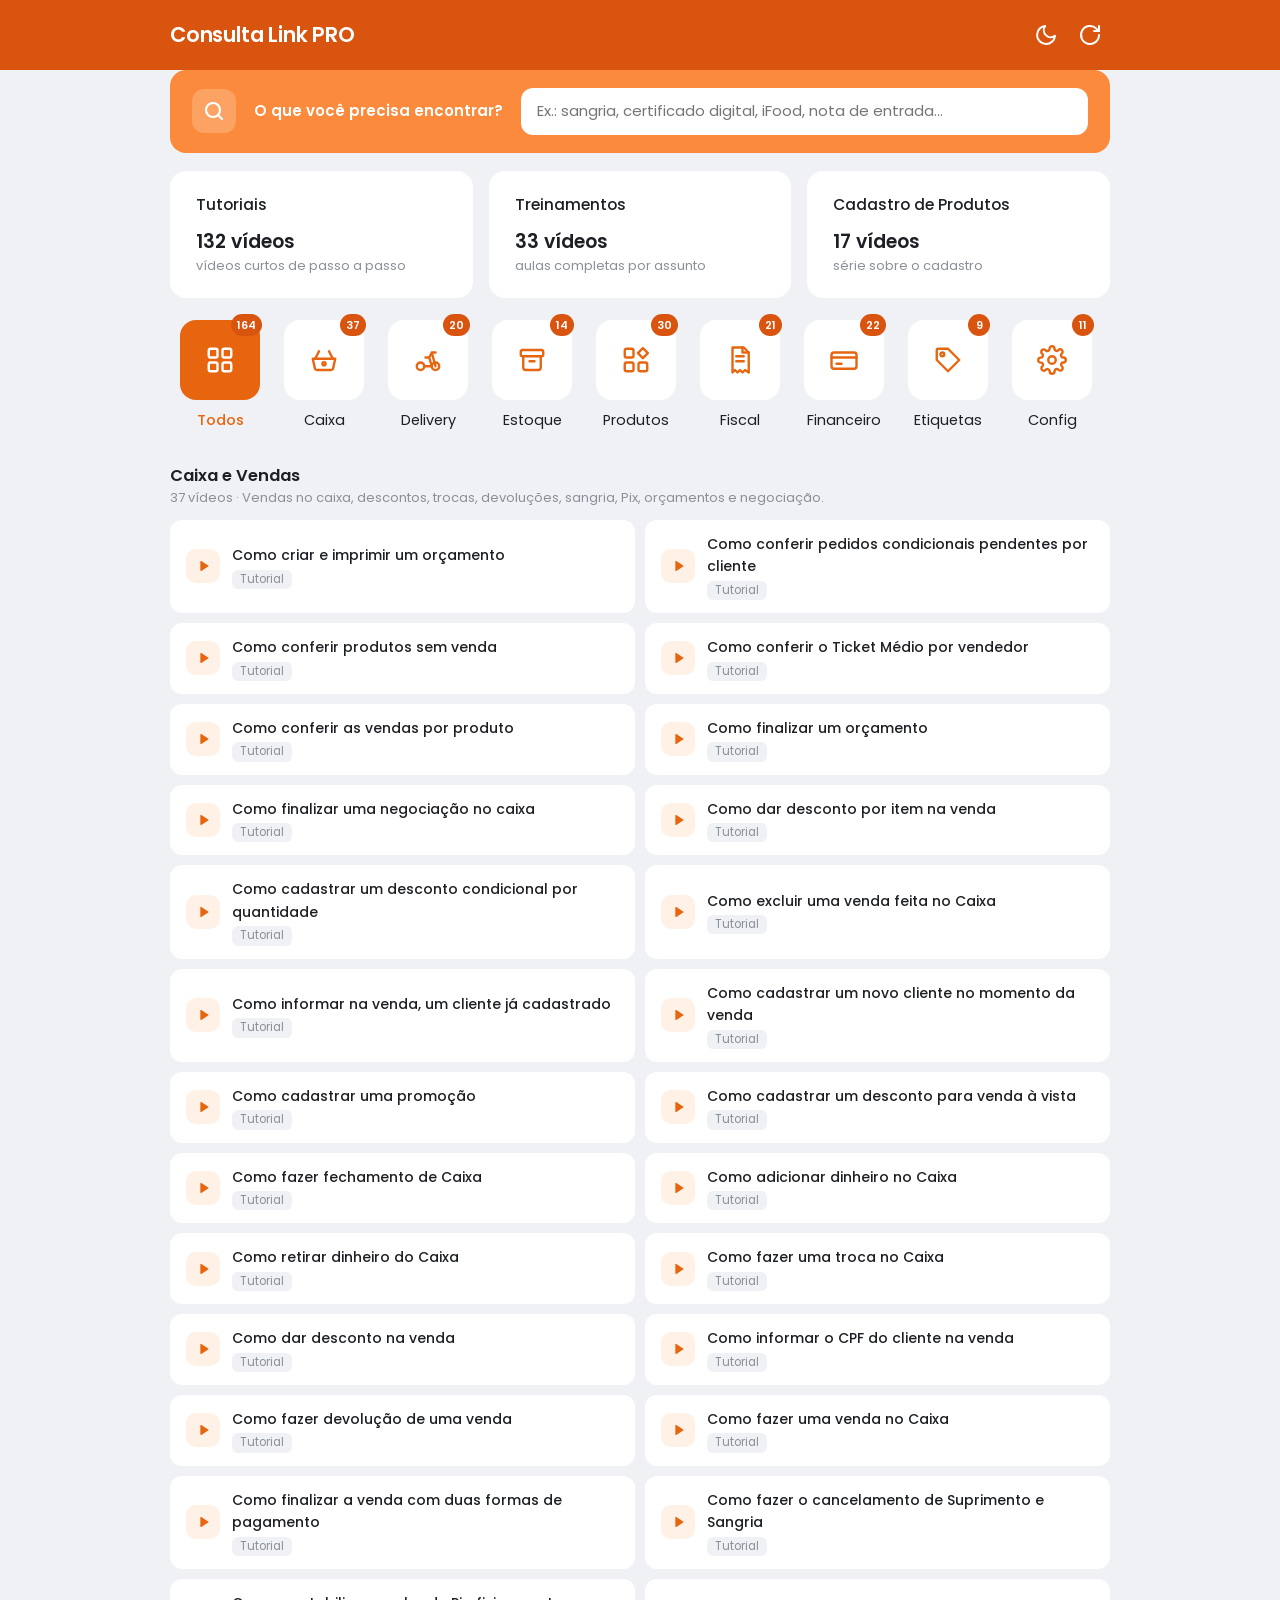
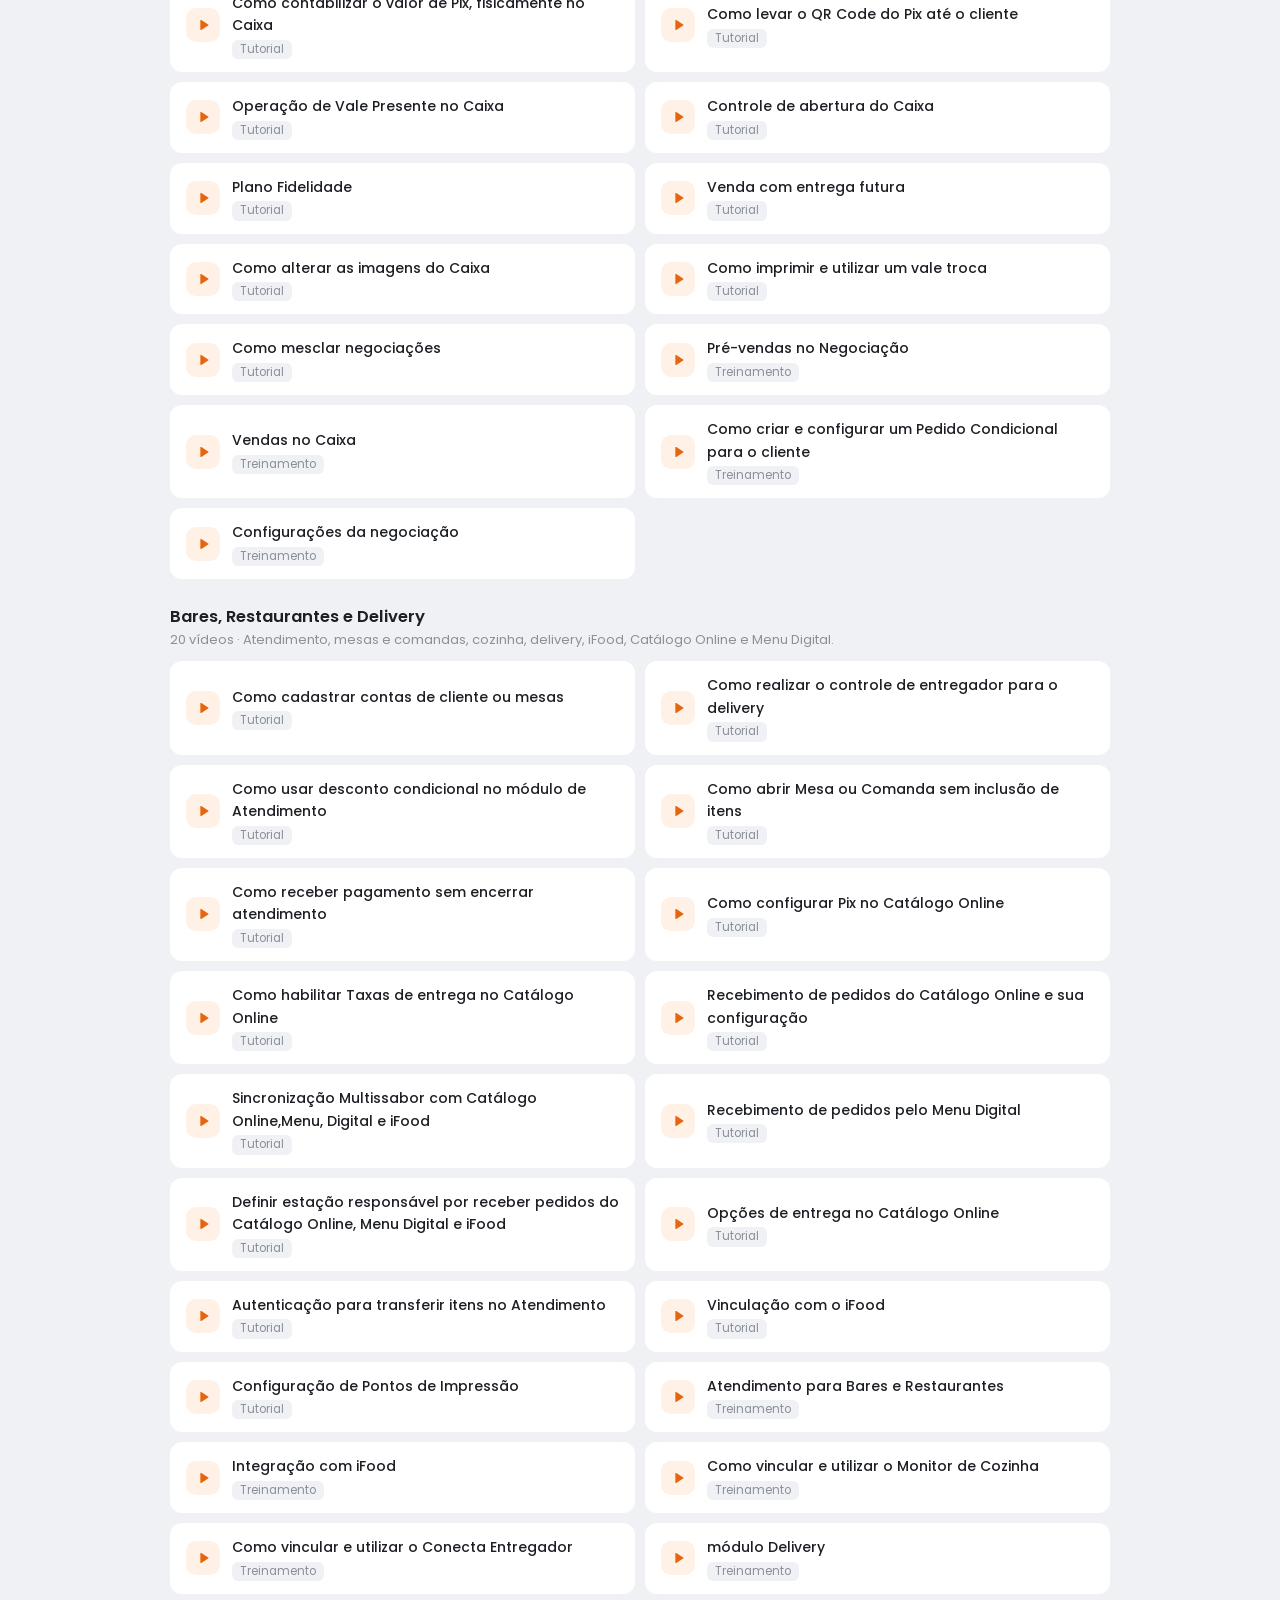
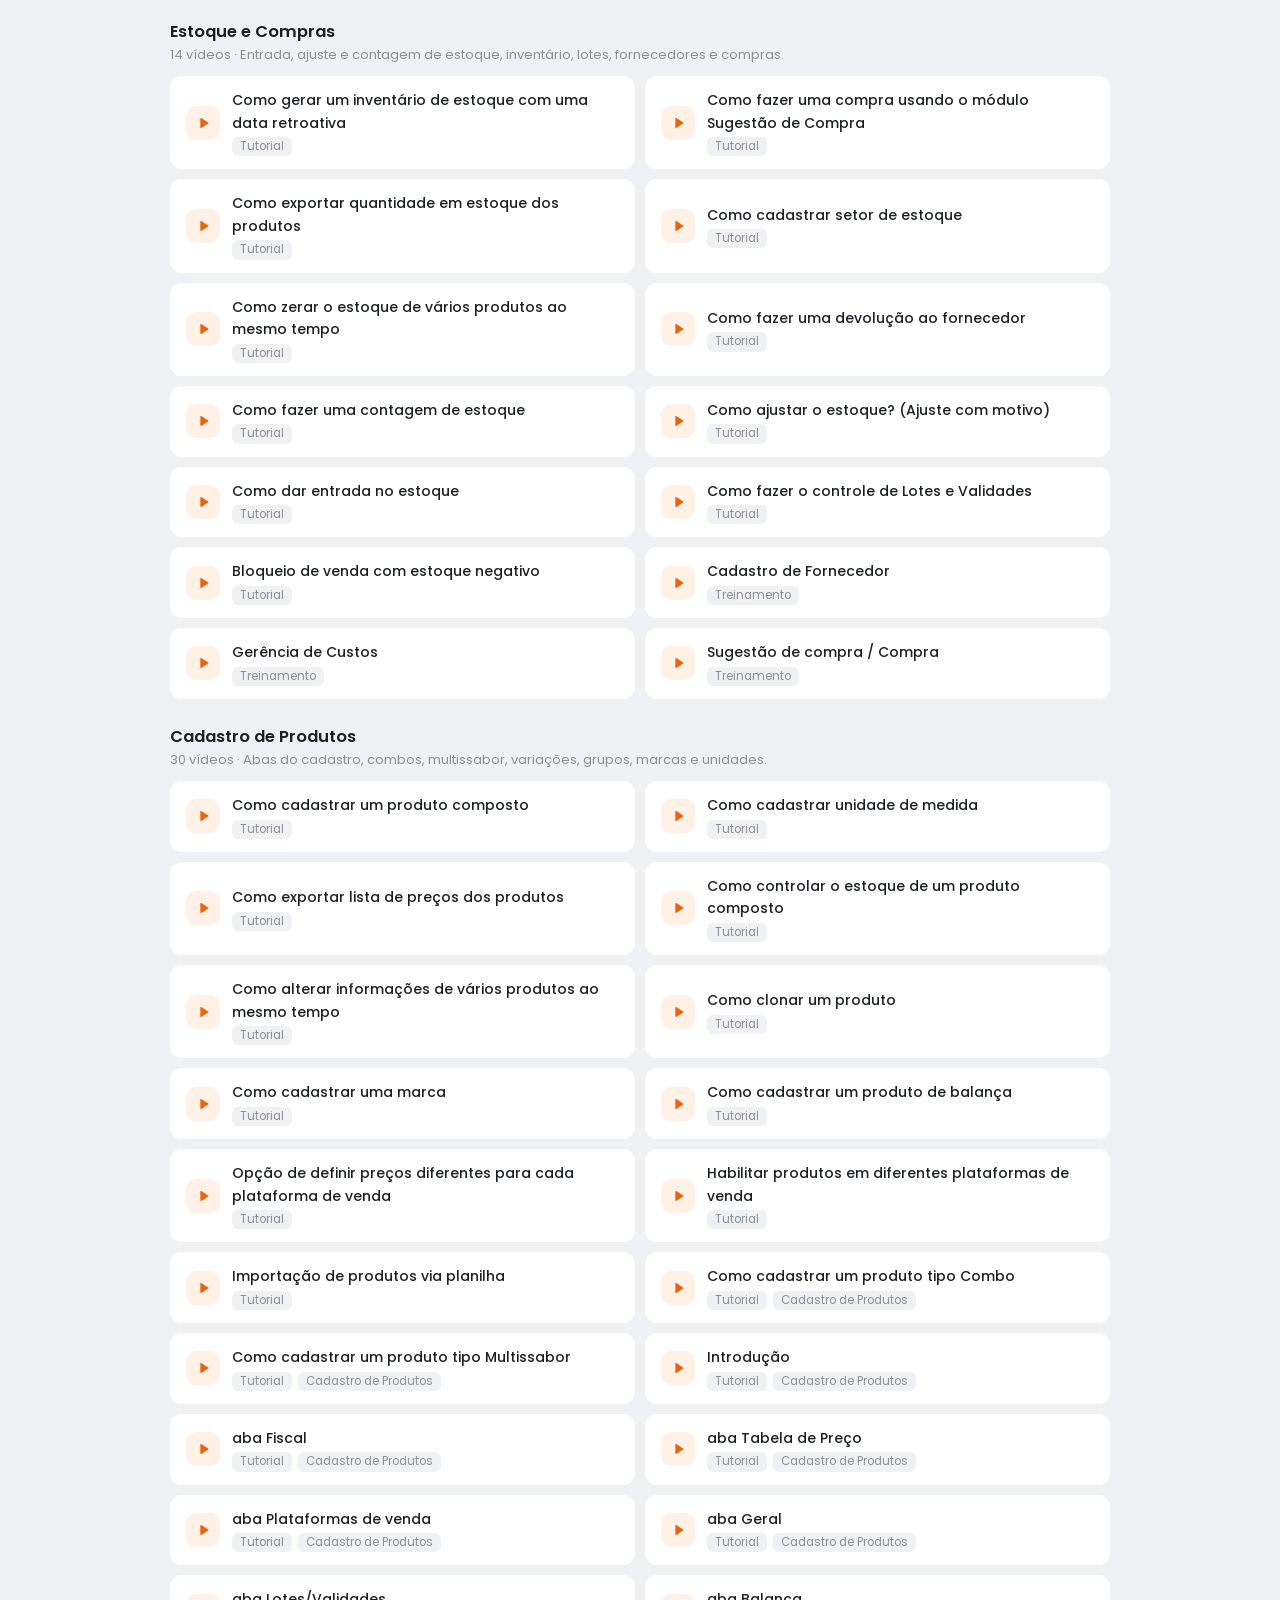
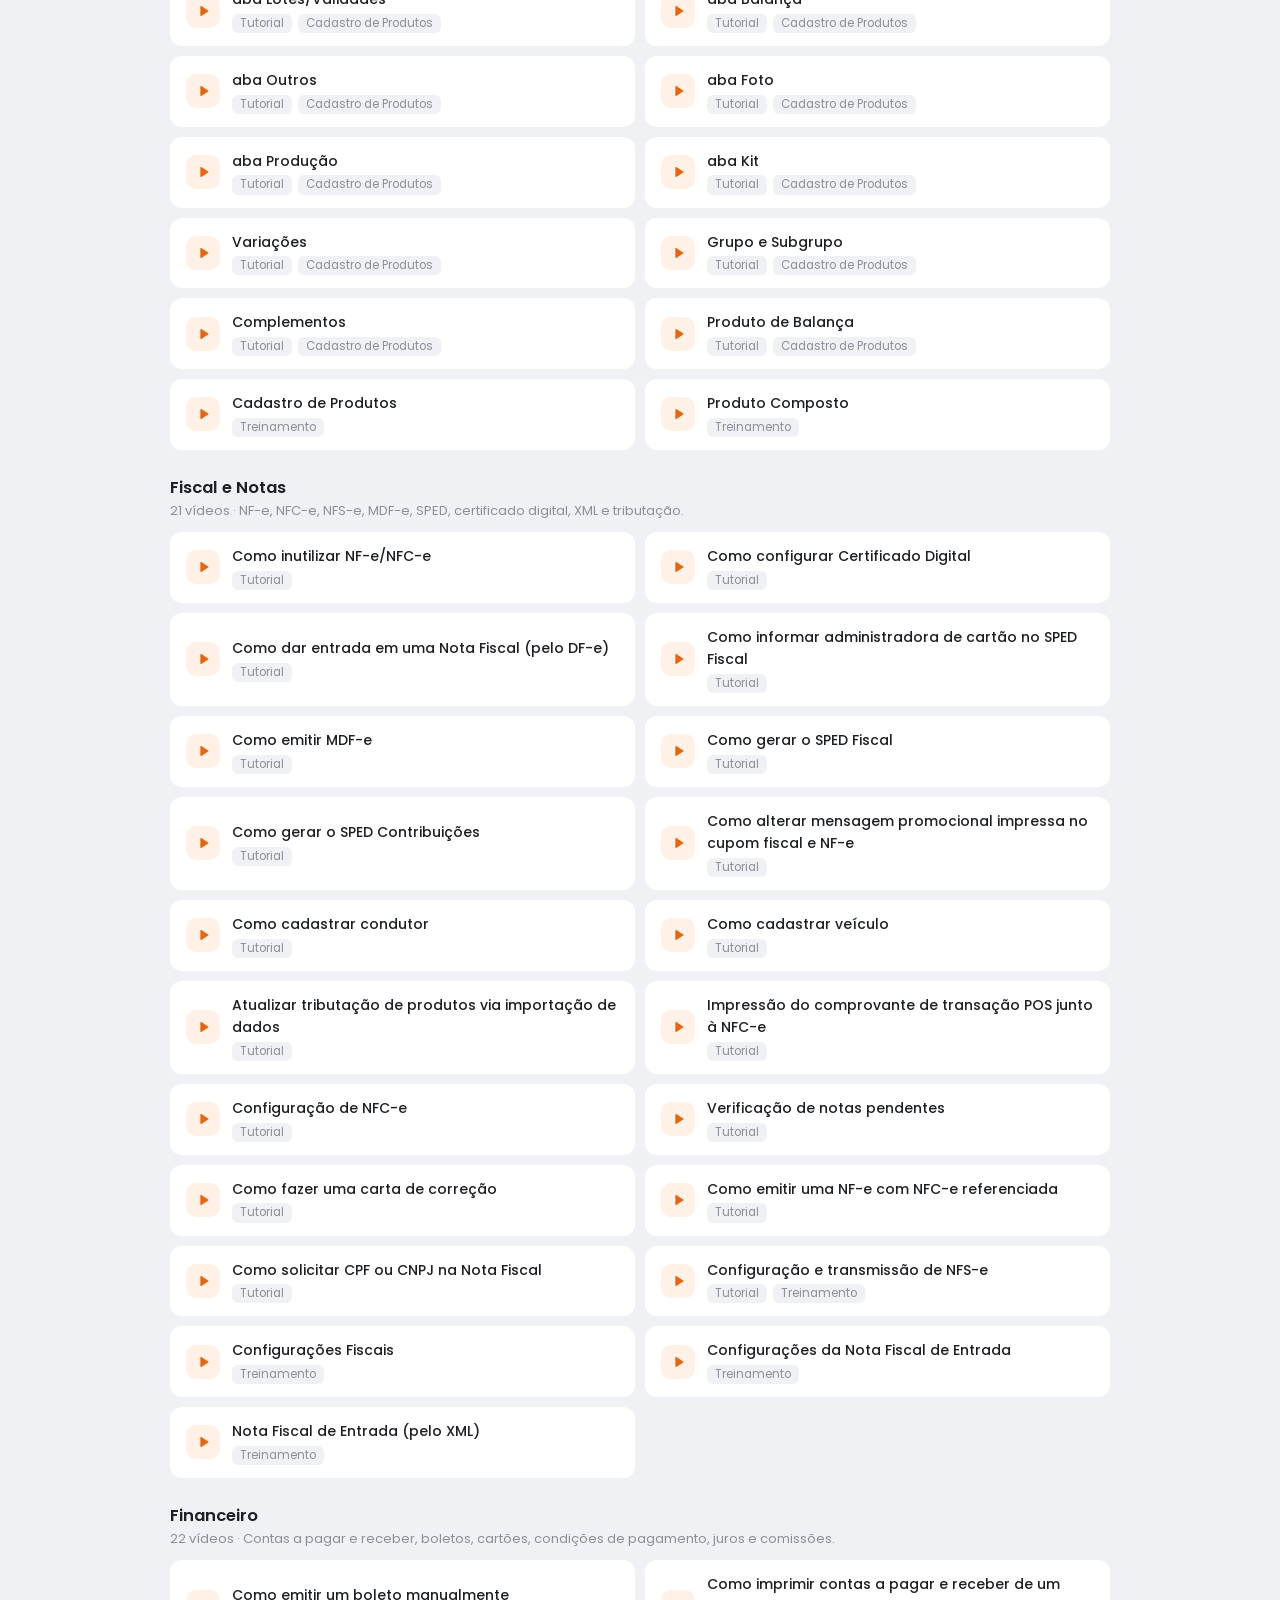
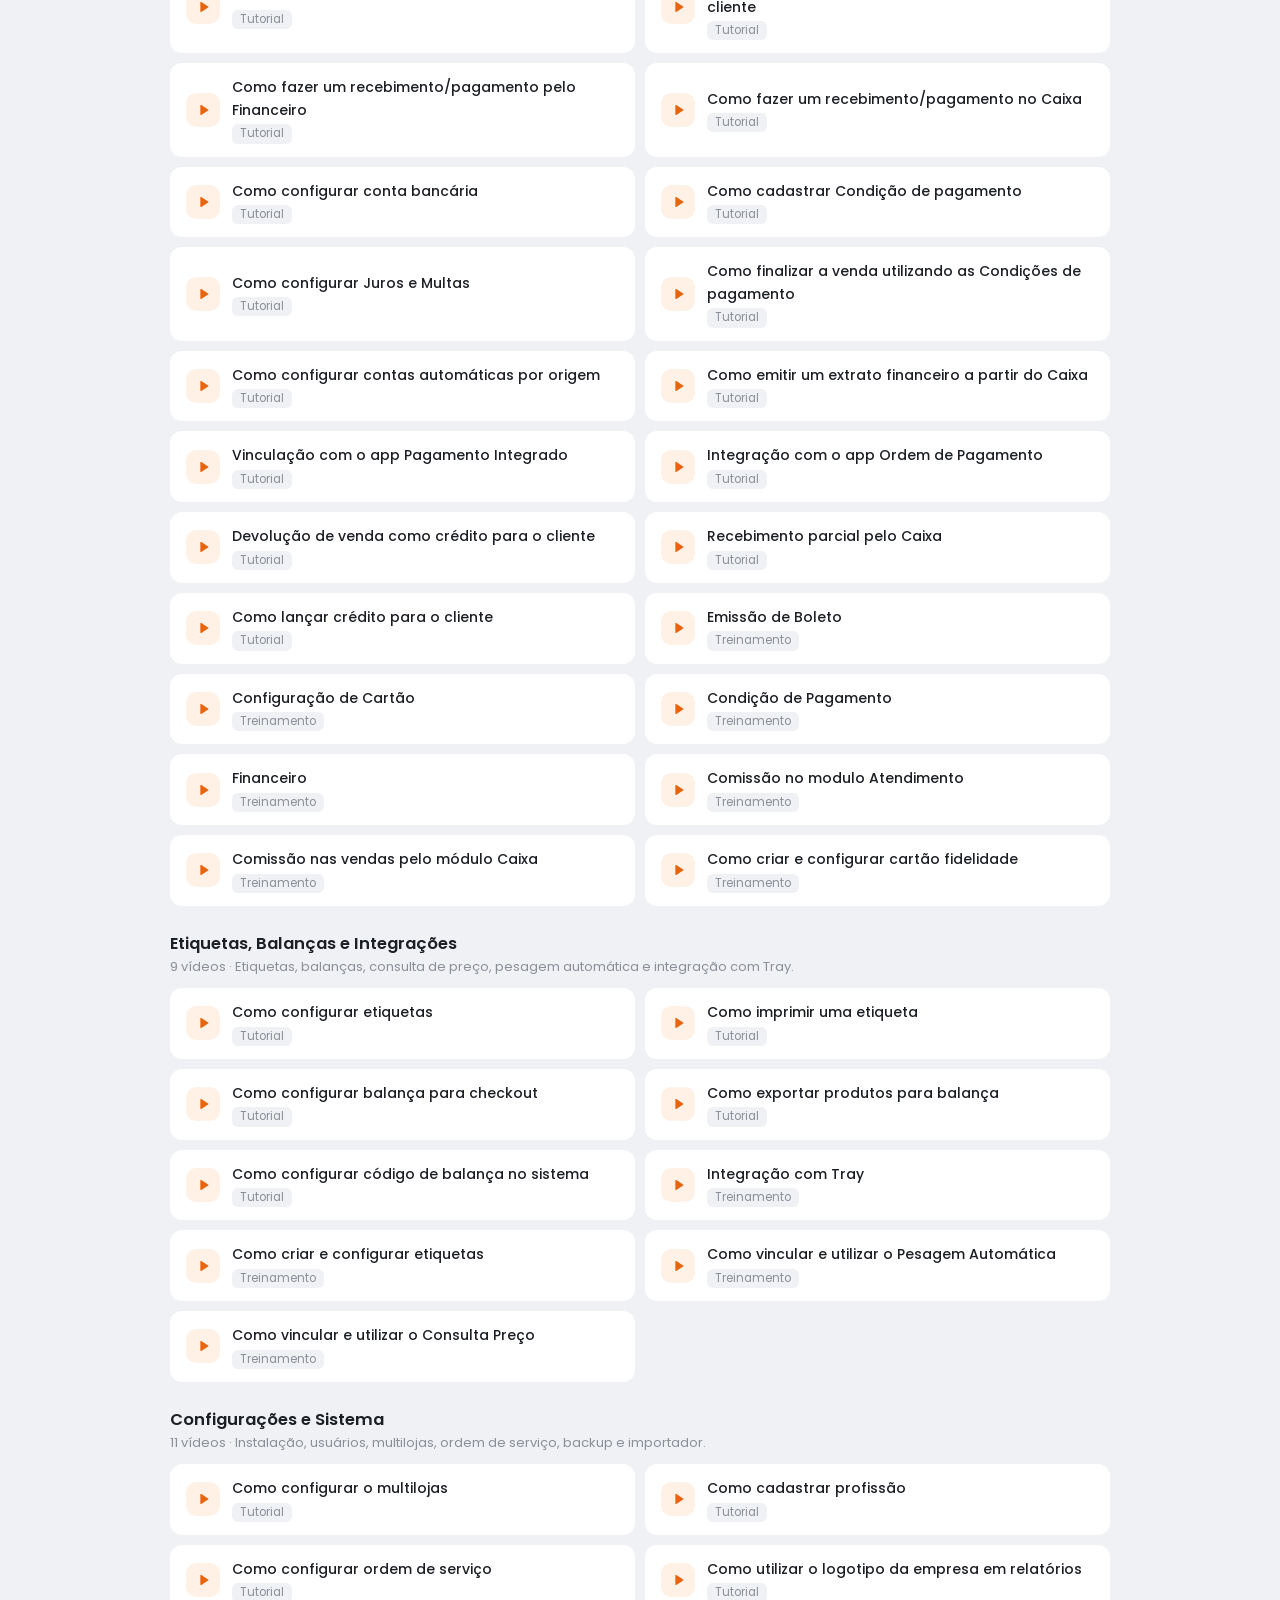
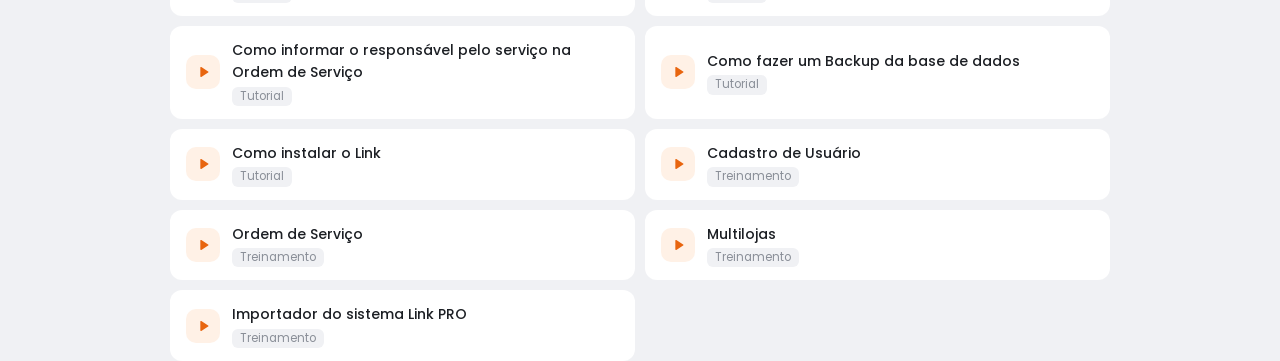
==== docs/index.html @ e9bc41b3 "Consulta Link PRO: tela de consulta das transcrições por módulo, com busca Co-Authored-By: Claude Op" ====
<!doctype html>
<html lang="pt-BR">
<head>
<meta charset="utf-8">
<meta name="viewport" content="width=device-width, initial-scale=1">
<title>Consulta Link PRO</title>
<script>
  // Aplica o tema escolhido antes de desenhar a página, para não piscar.
  try { const t = localStorage.getItem("tema"); if (t) document.documentElement.dataset.tema = t; } catch (e) {}
</script>
<link rel="preconnect" href="https://fonts.googleapis.com">
<link rel="preconnect" href="https://fonts.gstatic.com" crossorigin>
<link href="https://fonts.googleapis.com/css2?family=Poppins:wght@400;500;600&display=swap" rel="stylesheet">
<style>
  :root {
    --topo: #d9540f; --destaque: #fb8a3c; --laranja: #e8650f; --laranja-suave: #fff1e6;
    --bg: #f0f1f4; --surface: #fff; --line: #e6e8ec; --text: #1c1f24; --muted: #8a8f98;
    --mark: #ffd8b0; --raio: 16px;
  }
  /* tema escuro: segue o Windows, a menos que a pessoa escolha no botão do topo */
  @media (prefers-color-scheme: dark) {
    :root:not([data-tema="claro"]) {
      --topo: #9a3a0a; --destaque: #b8561c; --laranja: #ff8a3d; --laranja-suave: #3a2416;
      --bg: #15171b; --surface: #1f2228; --line: #2c3038; --text: #ebedf0; --muted: #9298a3;
      --mark: #7a4519;
    }
  }
  :root[data-tema="escuro"] {
    --topo: #9a3a0a; --destaque: #b8561c; --laranja: #ff8a3d; --laranja-suave: #3a2416;
    --bg: #15171b; --surface: #1f2228; --line: #2c3038; --text: #ebedf0; --muted: #9298a3;
    --mark: #7a4519;
  }
  .lua { display: none; }
  :root[data-tema="claro"] .sol, :root[data-tema="claro"] .lua { display: none; }
  :root[data-tema="claro"] .lua { display: block; }
  :root[data-tema="escuro"] .sol { display: block; }
  @media (prefers-color-scheme: dark) { :root:not([data-tema]) .sol { display: block; } }
  @media (prefers-color-scheme: light) { :root:not([data-tema]) .sol { display: none; } :root:not([data-tema]) .lua { display: block; } }
  * { box-sizing: border-box; }
  body { margin: 0; background: var(--bg); color: var(--text); font: 15px/1.5 Poppins, system-ui, "Segoe UI", sans-serif; }
  button { font: inherit; color: inherit; cursor: pointer; }
  mark { background: var(--mark); color: inherit; border-radius: 3px; padding: 0 1px; }
  .wrap { max-width: 980px; margin: 0 auto; padding: 0 20px; }

  /* barra do topo */
  .barra { background: var(--topo); color: #fff; }
  .barra .wrap { height: 70px; display: flex; align-items: center; justify-content: space-between; }
  .barra h1 { font-size: 21px; font-weight: 600; margin: 0; letter-spacing: -.2px; }
  .barra button { border: 0; background: none; color: #fff; padding: 8px; border-radius: 10px; display: flex; }
  .barra button:hover { background: rgba(255,255,255,.15); }
  .acoes { display: flex; gap: 4px; }

  main { padding: 20px 0 60px; }

  /* faixa de destaque com a busca */
  .faixa { background: var(--destaque); border-radius: var(--raio); padding: 18px 22px; display: flex; align-items: center; gap: 18px; color: #fff; }
  .faixa .ico { flex: none; width: 44px; height: 44px; border-radius: 12px; background: rgba(255,255,255,.2); display: grid; place-items: center; }
  .faixa .txt { font-weight: 600; font-size: 15px; white-space: nowrap; }
  .busca { flex: 1; position: relative; }
  .busca input { width: 100%; border: 0; border-radius: 12px; padding: 12px 40px 12px 16px; font: inherit; font-size: 15px; background: var(--surface); color: var(--text); outline: none; }
  .busca input:focus { box-shadow: 0 0 0 3px rgba(255,255,255,.55); }
  .busca .limpar { position: absolute; right: 6px; top: 50%; transform: translateY(-50%); border: 0; background: none; color: var(--muted); font-size: 22px; line-height: 1; padding: 4px 8px; display: none; }

  /* cards de resumo */
  .cards { display: grid; grid-template-columns: repeat(3, 1fr); gap: 16px; margin-top: 18px; }
  .card { background: var(--surface); border: 2px solid transparent; border-radius: var(--raio); padding: 20px 24px; text-align: left; }
  button.card:hover { border-color: var(--laranja-suave); }
  .card.ativo { border-color: var(--laranja); }
  .card .rot { font-weight: 500; font-size: 15.5px; }
  .card .valor { font-weight: 600; font-size: 19px; margin-top: 12px; }
  .card .sub { color: var(--muted); font-size: 13px; }

  /* atalhos de módulo */
  .atalhos { display: flex; flex-wrap: wrap; gap: 6px 4px; margin: 22px 0 8px; }
  .atalho { border: 0; background: none; width: 100px; display: flex; flex-direction: column; align-items: center; gap: 10px; padding: 0 0 6px; position: relative; }
  .atalho .q { width: 80px; height: 80px; border-radius: var(--raio); background: var(--surface); display: grid; place-items: center; color: var(--laranja); transition: transform .12s; }
  .atalho:hover .q { transform: translateY(-2px); }
  .atalho.ativo .q { background: var(--laranja); color: #fff; }
  .atalho .nome { font-size: 14.5px; }
  .atalho.ativo .nome { color: var(--laranja); font-weight: 500; }
  .atalho .n { position: absolute; top: -6px; right: 8px; background: var(--topo); color: #fff; font-size: 11px; font-weight: 600; min-width: 22px; height: 22px; padding: 0 6px; border-radius: 11px; display: grid; place-items: center; }
  .atalho.vazio { opacity: .35; }

  /* listas */
  .secao { margin-top: 26px; }
  .secao h2 { font-size: 16.5px; font-weight: 600; margin: 0; }
  .secao .desc { color: var(--muted); font-size: 13px; margin: 0 0 12px; }
  .lista { display: grid; grid-template-columns: repeat(2, 1fr); gap: 10px; }
  .item { background: var(--surface); border: 0; border-radius: 12px; padding: 13px 16px; text-align: left; display: flex; align-items: center; gap: 12px; }
  .item:hover { box-shadow: 0 0 0 2px var(--laranja-suave); }
  .item .play { flex: none; width: 34px; height: 34px; border-radius: 10px; background: var(--laranja-suave); color: var(--laranja); display: grid; place-items: center; }
  .item .t { font-weight: 500; font-size: 14px; line-height: 1.35; }
  .meta { display: flex; gap: 6px; flex-wrap: wrap; align-items: center; font-size: 12px; color: var(--muted); margin-top: 3px; }
  .tag { background: var(--bg); border-radius: 6px; padding: 1px 8px; font-size: 11.5px; color: var(--muted); }
  .tag.mod { background: var(--laranja-suave); color: var(--laranja); }

  .resultado { background: var(--surface); border-radius: var(--raio); padding: 18px 22px; margin-bottom: 12px; }
  .resultado .t { font-weight: 600; font-size: 15.5px; border: 0; background: none; padding: 0; text-align: left; }
  .resultado .t:hover { color: var(--laranja); }
  .trecho { display: flex; gap: 12px; margin-top: 10px; font-size: 14px; }
  .tempo { flex: none; border: 0; background: var(--laranja-suave); color: var(--laranja); font-weight: 500; border-radius: 8px; padding: 0 9px; font-size: 12.5px; font-variant-numeric: tabular-nums; height: 26px; }
  .tempo:hover { background: var(--laranja); color: #fff; }
  .mais { color: var(--muted); font-size: 12.5px; margin-top: 8px; }
  .vazio-msg { text-align: center; color: var(--muted); padding: 50px 0; background: var(--surface); border-radius: var(--raio); }

  /* vídeo aberto */
  dialog { border: 0; padding: 0; width: min(1040px, 100vw - 24px); max-height: calc(100vh - 24px); border-radius: 18px; background: var(--bg); color: var(--text); }
  dialog::backdrop { background: rgba(20,12,6,.55); }
  .dlg { display: flex; flex-direction: column; max-height: calc(100vh - 24px); }
  .dlg-topo { display: flex; gap: 12px; align-items: center; padding: 14px 20px; background: var(--topo); color: #fff; }
  .dlg-topo h3 { margin: 0; font-size: 16.5px; font-weight: 600; }
  .dlg-topo .meta .tag { background: rgba(255,255,255,.2); color: #fff; }
  .dlg-topo .fechar { margin-left: auto; border: 0; background: rgba(255,255,255,.18); color: #fff; border-radius: 10px; width: 36px; height: 36px; font-size: 20px; flex: none; }
  .dlg-corpo { display: grid; grid-template-columns: minmax(0, 1.15fr) minmax(0, 1fr); gap: 16px; padding: 16px; min-height: 0; flex: 1; }
  .player { background: var(--surface); border-radius: var(--raio); padding: 14px; align-self: start; }
  .player iframe { width: 100%; aspect-ratio: 16 / 9; border: 0; border-radius: 10px; background: #000; display: block; }
  .player a { display: inline-block; margin-top: 10px; color: var(--laranja); font-size: 13.5px; font-weight: 500; }
  .player input { width: 100%; margin-top: 12px; padding: 10px 12px; border: 1px solid var(--line); border-radius: 10px; background: var(--bg); color: var(--text); font: inherit; font-size: 14px; outline: none; }
  .player input:focus { border-color: var(--laranja); }
  .aviso { font-size: 12px; color: var(--muted); margin: 10px 0 0; }
  .transcricao { background: var(--surface); border-radius: var(--raio); overflow: auto; padding: 8px; max-height: calc(100vh - 120px); }
  .bloco { display: flex; gap: 12px; padding: 9px 8px; border-radius: 10px; font-size: 14px; }
  .bloco.foco { background: var(--laranja-suave); }
  .bloco.oculto { display: none; }

  @media (max-width: 820px) {
    .faixa { flex-wrap: wrap; }
    .faixa .txt { white-space: normal; }
    .busca { flex-basis: 100%; }
    .cards { grid-template-columns: 1fr; }
    .lista { grid-template-columns: 1fr; }
    .dlg-corpo { grid-template-columns: 1fr; overflow: auto; }
    .transcricao { max-height: none; overflow: visible; }
    .wrap { padding: 0 16px; }
    .atalho { width: 25%; min-width: 76px; }
    .atalho .q { width: 64px; height: 64px; }
    .atalho .nome { font-size: 13px; }
  }
</style>
</head>
<body>
<div class="barra">
  <div class="wrap">
    <h1>Consulta Link PRO</h1>
    <div class="acoes">
      <button id="tema" title="Alternar fundo claro / escuro">
        <svg class="sol" width="24" height="24" viewBox="0 0 24 24" fill="none" stroke="currentColor" stroke-width="2" stroke-linecap="round"><circle cx="12" cy="12" r="4"/><path d="M12 2v2M12 20v2M4.9 4.9l1.4 1.4M17.7 17.7l1.4 1.4M2 12h2M20 12h2M4.9 19.1l1.4-1.4M17.7 6.3l1.4-1.4"/></svg>
        <svg class="lua" width="24" height="24" viewBox="0 0 24 24" fill="none" stroke="currentColor" stroke-width="2" stroke-linecap="round" stroke-linejoin="round"><path d="M21 12.8A9 9 0 1 1 11.2 3a7 7 0 0 0 9.8 9.8z"/></svg>
      </button>
      <button id="recarregar" title="Recarregar a pasta Link_PRO">
        <svg width="24" height="24" viewBox="0 0 24 24" fill="none" stroke="currentColor" stroke-width="2" stroke-linecap="round" stroke-linejoin="round"><path d="M21 12a9 9 0 1 1-2.64-6.36L21 8"/><path d="M21 3v5h-5"/></svg>
      </button>
    </div>
  </div>
</div>

<main class="wrap">
  <section class="faixa">
    <span class="ico"><svg width="24" height="24" viewBox="0 0 24 24" fill="none" stroke="currentColor" stroke-width="2.2" stroke-linecap="round"><circle cx="11" cy="11" r="7"/><path d="m20 20-4-4"/></svg></span>
    <span class="txt">O que você precisa encontrar?</span>
    <div class="busca">
      <input id="q" type="text" placeholder="Ex.: sangria, certificado digital, iFood, nota de entrada…" autocomplete="off">
      <button class="limpar" id="limpar" title="Limpar">×</button>
    </div>
  </section>

  <section class="cards" id="cards"></section>
  <nav class="atalhos" id="atalhos"></nav>
  <div id="conteudo"></div>
</main>

<dialog id="dlg">
  <div class="dlg">
    <div class="dlg-topo">
      <div>
        <h3 id="dlg-titulo"></h3>
        <div class="meta" id="dlg-meta"></div>
      </div>
      <button class="fechar" id="fechar" title="Fechar (Esc)">×</button>
    </div>
    <div class="dlg-corpo">
      <div class="player">
        <iframe id="iframe" allow="autoplay; encrypted-media; picture-in-picture" allowfullscreen referrerpolicy="strict-origin-when-cross-origin"></iframe>
        <a id="yt" target="_blank" rel="noopener">Abrir no YouTube ↗</a>
        <input id="q-local" type="text" placeholder="Filtrar dentro deste vídeo…">
        <p class="aviso">Texto da legenda automática do YouTube: pode ter erros de digitação. Clique na minutagem para ir direto ao trecho.</p>
      </div>
      <div class="transcricao" id="transcricao"></div>
    </div>
  </div>
</dialog>

<script>
const $ = (s) => document.querySelector(s);
const svg = (d) => `<svg width="30" height="30" viewBox="0 0 24 24" fill="none" stroke="currentColor" stroke-width="1.9" stroke-linecap="round" stroke-linejoin="round">${d}</svg>`;
// Atalhos de módulo: ordem, nome curto e ícone de cada um.
const ATALHOS = [
  ["", "Todos", svg('<rect x="3" y="3" width="7" height="7" rx="1.5"/><rect x="14" y="3" width="7" height="7" rx="1.5"/><rect x="3" y="14" width="7" height="7" rx="1.5"/><rect x="14" y="14" width="7" height="7" rx="1.5"/>')],
  ["vendas", "Caixa", svg('<path d="m5 11 3-6M19 11l-3-6"/><path d="M3 11h18l-1.6 7.2A2 2 0 0 1 17.4 20H6.6a2 2 0 0 1-2-1.8z"/><circle cx="12" cy="15" r="1.3"/>')],
  ["restaurante", "Delivery", svg('<circle cx="6" cy="17" r="3"/><circle cx="18" cy="17" r="3"/><path d="M9 17h6l-2-7h-3M13 10l2-4h3M15 6l3 11"/>')],
  ["estoque", "Estoque", svg('<rect x="3" y="4" width="18" height="5" rx="1.5"/><path d="M5 9v9a2 2 0 0 0 2 2h10a2 2 0 0 0 2-2V9M10 13h4"/>')],
  ["produtos", "Produtos", svg('<rect x="3" y="3" width="7" height="7" rx="1.5"/><path d="m17.5 2.5 4 4-4 4-4-4z"/><rect x="3" y="14" width="7" height="7" rx="1.5"/><rect x="14" y="14" width="7" height="7" rx="1.5"/>')],
  ["fiscal", "Fiscal", svg('<path d="M6 2h9l4 4v16l-3-2-2 2-2-2-2 2-2-2-2 2z"/><path d="M9 9h6M9 13h6M14 2v4h5"/>')],
  ["financeiro", "Financeiro", svg('<rect x="2" y="6" width="20" height="13" rx="2"/><path d="M2 10h20M6 15h4"/>')],
  ["equipamentos", "Etiquetas", svg('<path d="M3 12V4a1 1 0 0 1 1-1h8l9 9-9 9z"/><circle cx="7.5" cy="7.5" r="1.5"/>')],
  ["sistema", "Config", svg('<circle cx="12" cy="12" r="3"/><path d="M19.4 15a1.7 1.7 0 0 0 .3 1.8l.1.1a2 2 0 1 1-2.8 2.8l-.1-.1a1.7 1.7 0 0 0-1.8-.3 1.7 1.7 0 0 0-1 1.5V21a2 2 0 1 1-4 0v-.1a1.7 1.7 0 0 0-1.1-1.5 1.7 1.7 0 0 0-1.8.3l-.1.1a2 2 0 1 1-2.8-2.8l.1-.1a1.7 1.7 0 0 0 .3-1.8 1.7 1.7 0 0 0-1.5-1H3a2 2 0 1 1 0-4h.1a1.7 1.7 0 0 0 1.5-1.1 1.7 1.7 0 0 0-.3-1.8l-.1-.1a2 2 0 1 1 2.8-2.8l.1.1a1.7 1.7 0 0 0 1.8.3H9a1.7 1.7 0 0 0 1-1.5V3a2 2 0 1 1 4 0v.1a1.7 1.7 0 0 0 1 1.5 1.7 1.7 0 0 0 1.8-.3l.1-.1a2 2 0 1 1 2.8 2.8l-.1.1a1.7 1.7 0 0 0-.3 1.8V9a1.7 1.7 0 0 0 1.5 1H21a2 2 0 1 1 0 4h-.1a1.7 1.7 0 0 0-1.5 1z"/>')],
];
const TIPOS = [
  ["Tutorial", "Tutoriais", "vídeos curtos de passo a passo"],
  ["Treinamento", "Treinamentos", "aulas completas por assunto"],
  ["Cadastro de Produtos", "Cadastro de Produtos", "série sobre o cadastro"],
];
const PLAY = '<svg width="16" height="16" viewBox="0 0 24 24" fill="currentColor"><path d="M8 5.5v13a1 1 0 0 0 1.5.9l10.2-6.5a1 1 0 0 0 0-1.8L9.5 4.6A1 1 0 0 0 8 5.5z"/></svg>';
const PARADAS = new Set("a o e de da do das dos um uma no na nos nas em para por com como que se ao os as".split(" "));
const estado = { modulo: "", tipo: "", q: "" };
let dados = { modulos: [], videos: [] };

const norm = (s) => s.normalize("NFD").replace(/[̀-ͯ]/g, "").toLowerCase();
const esc = (s) => s.replace(/[&<>"]/g, (c) => ({ "&": "&amp;", "<": "&lt;", ">": "&gt;", '"': "&quot;" }[c]));
const fmt = (n) => n.toLocaleString("pt-BR");

function termos(q) {
  const t = norm(q).split(/[^\p{L}\p{N}-]+/u).filter((x) => x && !PARADAS.has(x));
  return [...new Set(t)];
}

// Destaca os termos sem perder os acentos do texto original.
function destacar(texto, ts) {
  if (!ts.length) return esc(texto);
  const chars = [...texto];
  const n = chars.map((c) => norm(c)[0] || " ").join("");
  const marca = new Array(chars.length).fill(false);
  for (const t of ts) {
    let i = n.indexOf(t);
    while (i !== -1) { for (let k = i; k < i + t.length; k++) marca[k] = true; i = n.indexOf(t, i + 1); }
  }
  let out = "", dentro = false;
  chars.forEach((c, i) => {
    if (marca[i] && !dentro) { out += "<mark>"; dentro = true; }
    if (!marca[i] && dentro) { out += "</mark>"; dentro = false; }
    out += esc(c);
  });
  return out + (dentro ? "</mark>" : "");
}

// Recorta um trecho em volta do primeiro termo encontrado.
function recorte(texto, ts, tam = 230) {
  if (texto.length <= tam) return texto;
  const n = norm(texto);
  const pos = Math.min(...ts.map((t) => n.indexOf(t)).filter((i) => i >= 0), Infinity);
  let ini = pos === Infinity ? 0 : Math.max(0, pos - 70);
  if (ini > 0) ini = texto.indexOf(" ", ini) + 1;
  let fim = Math.min(texto.length, ini + tam);
  if (fim < texto.length) fim = texto.lastIndexOf(" ", fim);
  return (ini > 0 ? "… " : "") + texto.slice(ini, fim) + (fim < texto.length ? " …" : "");
}

function preparar() {
  for (const v of dados.videos) {
    v._titulo = norm(v.titulo + " " + v.tituloOriginal);
    v._blocos = v.blocos.map((b) => norm(b.texto));
    v._tudo = v._titulo + " " + v._blocos.join(" ");
  }
}

function buscar(ts) {
  const res = [];
  for (const v of dados.videos) {
    if (!ts.every((t) => v._tudo.includes(t))) continue;
    const noTitulo = ts.filter((t) => v._titulo.includes(t)).length;
    const blocos = [];
    v._blocos.forEach((b, i) => {
      const acertos = ts.filter((t) => b.includes(t)).length;
      if (acertos) blocos.push({ i, acertos });
    });
    blocos.sort((a, b) => b.acertos - a.acertos || a.i - b.i);
    const pontos = noTitulo * 20 + blocos.reduce((s, b) => s + b.acertos * b.acertos, 0);
    res.push({ v, blocos, pontos });
  }
  return res.sort((a, b) => b.pontos - a.pontos);
}

const nomeModulo = (id) => (dados.modulos.find((m) => m.id === id) || {}).nome || id;
const passa = (v, ignorar) =>
  (ignorar === "modulo" || !estado.modulo || v.modulo === estado.modulo) &&
  (ignorar === "tipo" || !estado.tipo || v.tipos.includes(estado.tipo));

// Cards de resumo = filtro por tipo; atalhos = filtro por módulo. Contagens respeitam a busca e o outro filtro.
function desenharFiltros(base) {
  $("#cards").innerHTML = TIPOS.map(([tipo, rot, sub]) => {
    const n = base.filter((v) => v.tipos.includes(tipo) && passa(v, "tipo")).length;
    return `<button class="card ${estado.tipo === tipo ? "ativo" : ""}" data-tipo="${esc(tipo)}">
      <div class="rot">${rot}</div>
      <div class="valor">${fmt(n)} ${n === 1 ? "vídeo" : "vídeos"}</div>
      <div class="sub">${estado.tipo === tipo ? "Filtro ativo · clique para remover" : sub}</div>
    </button>`;
  }).join("");
  $("#atalhos").innerHTML = ATALHOS.map(([id, nome, icone]) => {
    const n = base.filter((v) => (!id || v.modulo === id) && passa(v, "modulo")).length;
    const ativo = estado.modulo === id;
    return `<button class="atalho ${ativo ? "ativo" : ""} ${!n && !ativo ? "vazio" : ""}" data-modulo="${id}" title="${esc(id ? nomeModulo(id) : "Todos os módulos")}">
      <span class="q">${icone}</span><span class="n">${n}</span><span class="nome">${nome}</span>
    </button>`;
  }).join("");
}

function itemVideo(v) {
  return `<button class="item" data-video="${v.id}">
    <span class="play">${PLAY}</span>
    <span><span class="t">${esc(v.titulo)}</span>
    <span class="meta">${v.tipos.map((t) => `<span class="tag">${esc(t)}</span>`).join("")}</span></span>
  </button>`;
}

function desenhar() {
  const ts = termos(estado.q);
  $("#limpar").style.display = estado.q ? "block" : "none";
  const el = $("#conteudo");

  if (!ts.length) {
    desenharFiltros(dados.videos);
    const visiveis = dados.videos.filter((v) => passa(v));
    let h = "";
    for (const [id] of ATALHOS.slice(1)) {
      const m = dados.modulos.find((x) => x.id === id);
      const vs = visiveis.filter((v) => v.modulo === id);
      if (!m || !vs.length) continue;
      h += `<section class="secao"><h2>${esc(m.nome)}</h2><p class="desc">${vs.length} ${vs.length === 1 ? "vídeo" : "vídeos"} · ${esc(m.descricao)}</p><div class="lista">${vs.map(itemVideo).join("")}</div></section>`;
    }
    el.innerHTML = h || `<div class="secao"><p class="vazio-msg">Nenhum vídeo com esses filtros.</p></div>`;
    return;
  }

  const todos = buscar(ts);
  desenharFiltros(todos.map((r) => r.v));
  const res = todos.filter((r) => passa(r.v));
  let h = `<section class="secao"><h2>${res.length} ${res.length === 1 ? "vídeo encontrado" : "vídeos encontrados"} para “${esc(estado.q.trim())}”</h2><p class="desc">${estado.modulo ? "No módulo " + esc(nomeModulo(estado.modulo)) + ". " : ""}Clique na minutagem para abrir o vídeo no trecho.</p>`;
  if (!res.length) {
    el.innerHTML = h + `<p class="vazio-msg">Nada encontrado. Tente outra palavra ou menos termos.</p></section>`;
    return;
  }
  h += res.slice(0, 80).map(({ v, blocos }) => {
    const trechos = blocos.slice(0, 3).map(({ i }) => {
      const b = v.blocos[i];
      return `<div class="trecho"><button class="tempo" data-video="${v.id}" data-seg="${b.seg}">${b.tempo}</button><span>${destacar(recorte(b.texto, ts), ts)}</span></div>`;
    }).join("");
    const resto = blocos.length > 3 ? `<div class="mais">+ ${blocos.length - 3} trecho(s) neste vídeo</div>` : "";
    return `<article class="resultado">
      <button class="t" data-video="${v.id}">${destacar(v.titulo, ts)}</button>
      <div class="meta"><span class="tag mod">${esc(nomeModulo(v.modulo))}</span>${v.tipos.map((t) => `<span class="tag">${esc(t)}</span>`).join("")}</div>
      ${trechos}${resto}
    </article>`;
  }).join("");
  el.innerHTML = h + "</section>";
}

// ---------- vídeo aberto
let atual = null;
function abrir(id, seg) {
  const v = dados.videos.find((x) => x.id === id);
  if (!v) return;
  atual = v;
  $("#dlg-titulo").textContent = v.titulo;
  $("#dlg-meta").innerHTML = `<span class="tag">${esc(nomeModulo(v.modulo))}</span>` + v.tipos.map((t) => `<span class="tag">${esc(t)}</span>`).join("");
  $("#yt").href = v.url;
  $("#q-local").value = "";
  tocar(seg || 0, seg != null);
  desenharTranscricao(termos(estado.q));
  if (!$("#dlg").open) $("#dlg").showModal();
  marcarBloco(seg);
}

function tocar(seg, auto) {
  $("#iframe").src = `https://www.youtube-nocookie.com/embed/${atual.id}?start=${Math.floor(seg)}&rel=0${auto ? "&autoplay=1" : ""}`;
}

function desenharTranscricao(ts) {
  $("#transcricao").innerHTML = atual.blocos.map((b, i) =>
    `<div class="bloco" data-i="${i}"><button class="tempo" data-seg="${b.seg}">${b.tempo}</button><span>${destacar(b.texto, ts)}</span></div>`
  ).join("") || `<p class="vazio-msg">Vídeo sem legenda.</p>`;
}

function marcarBloco(seg) {
  document.querySelectorAll(".bloco.foco").forEach((b) => b.classList.remove("foco"));
  if (seg == null) return $("#transcricao").scrollTo(0, 0);
  const i = atual.blocos.findIndex((b) => b.seg === Number(seg));
  const el = document.querySelector(`.bloco[data-i="${i}"]`);
  if (el) { el.classList.add("foco"); el.scrollIntoView({ block: "center" }); }
}

// ---------- eventos
let timer;
$("#q").addEventListener("input", (e) => {
  clearTimeout(timer);
  timer = setTimeout(() => { estado.q = e.target.value; desenhar(); }, 120);
});
$("#limpar").addEventListener("click", () => { $("#q").value = ""; estado.q = ""; desenhar(); $("#q").focus(); });
$("#cards").addEventListener("click", (e) => {
  const b = e.target.closest("[data-tipo]");
  if (b) { estado.tipo = estado.tipo === b.dataset.tipo ? "" : b.dataset.tipo; desenhar(); }
});
$("#atalhos").addEventListener("click", (e) => {
  const b = e.target.closest("[data-modulo]");
  if (b) { estado.modulo = estado.modulo === b.dataset.modulo ? "" : b.dataset.modulo; desenhar(); }
});
$("#conteudo").addEventListener("click", (e) => {
  const b = e.target.closest("[data-video]");
  if (b) abrir(b.dataset.video, b.dataset.seg != null ? Number(b.dataset.seg) : undefined);
});
$("#transcricao").addEventListener("click", (e) => {
  const b = e.target.closest(".tempo");
  if (!b) return;
  tocar(Number(b.dataset.seg), true);
  marcarBloco(Number(b.dataset.seg));
});
$("#q-local").addEventListener("input", (e) => {
  const ts = termos(e.target.value);
  desenharTranscricao(ts.length ? ts : termos(estado.q));
  if (ts.length) document.querySelectorAll(".bloco").forEach((el) => {
    el.classList.toggle("oculto", !ts.every((t) => atual._blocos[el.dataset.i].includes(t)));
  });
});
$("#fechar").addEventListener("click", () => $("#dlg").close());
$("#dlg").addEventListener("click", (e) => { if (e.target === $("#dlg")) $("#dlg").close(); });
$("#dlg").addEventListener("close", () => { $("#iframe").src = "about:blank"; });
$("#recarregar").addEventListener("click", carregar);
$("#tema").addEventListener("click", () => {
  const atualEscuro = getComputedStyle(document.documentElement).getPropertyValue("--bg").trim() === "#15171b";
  const novo = atualEscuro ? "claro" : "escuro";
  document.documentElement.dataset.tema = novo;
  try { localStorage.setItem("tema", novo); } catch (e) {}
});
document.addEventListener("keydown", (e) => {
  if (e.key === "/" && document.activeElement.tagName !== "INPUT") { e.preventDefault(); $("#q").focus(); }
});

function carregar() {
  fetch("conteudo.json", { cache: "no-store" })
    .then((r) => (r.ok ? r.json() : r.text().then((t) => Promise.reject(new Error(t)))))
    .then((d) => { dados = d; preparar(); desenhar(); })
    .catch((e) => { $("#conteudo").innerHTML = `<div class="secao"><p class="vazio-msg">Não consegui ler as transcrições.<br>${esc(e.message)}</p></div>`; });
}
carregar();
</script>
</body>
</html>
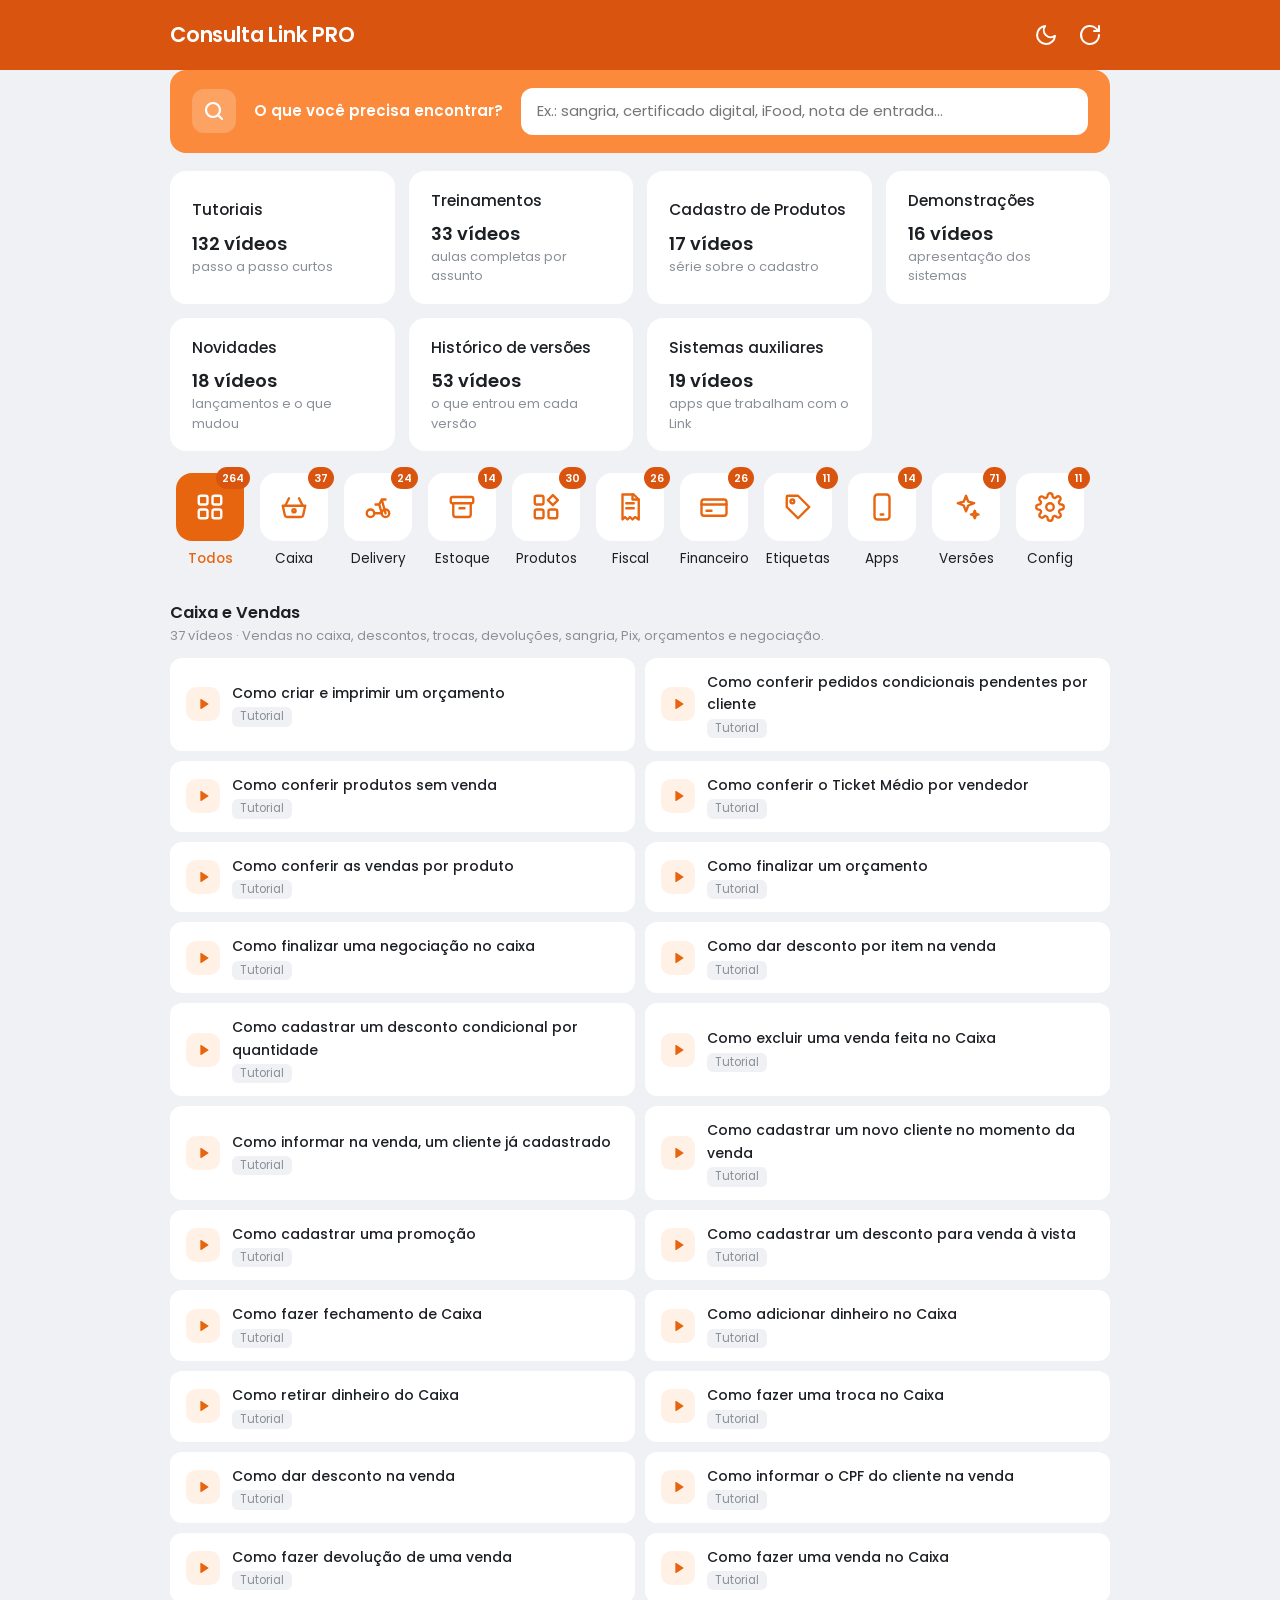
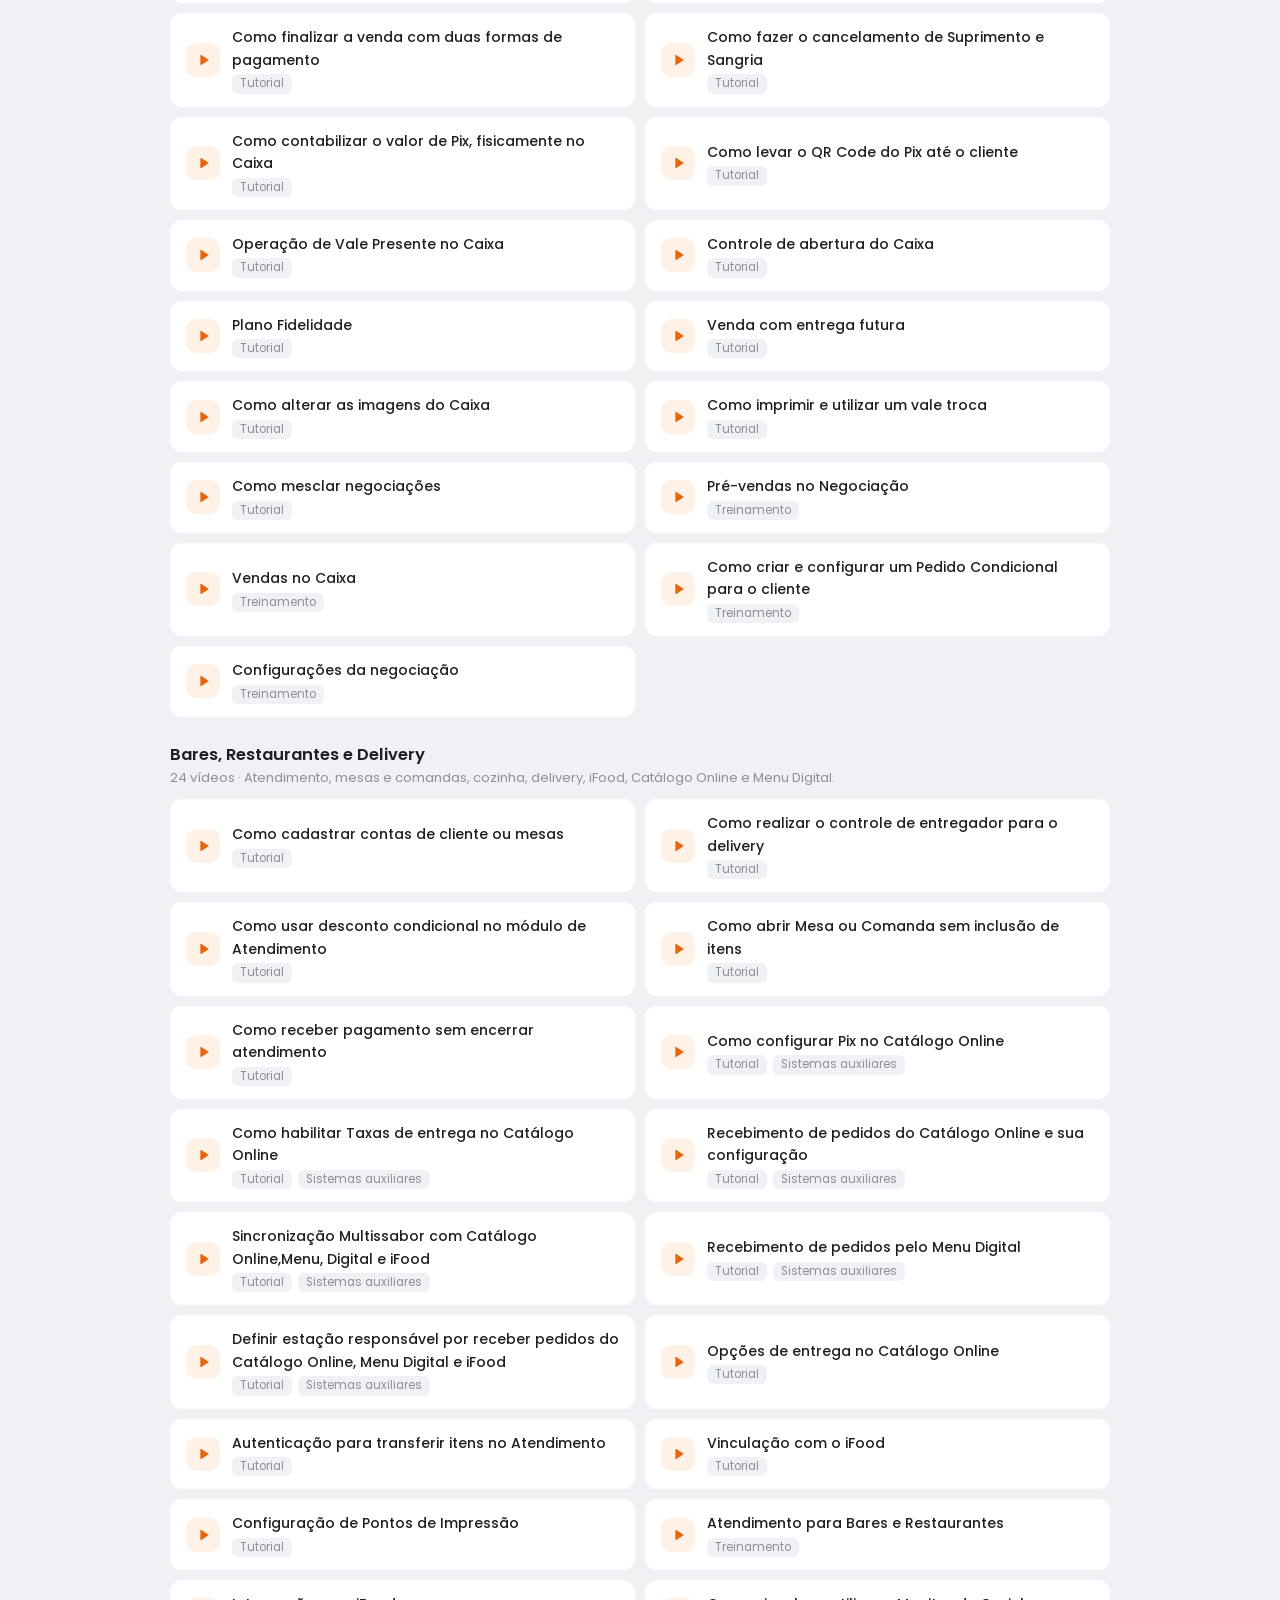
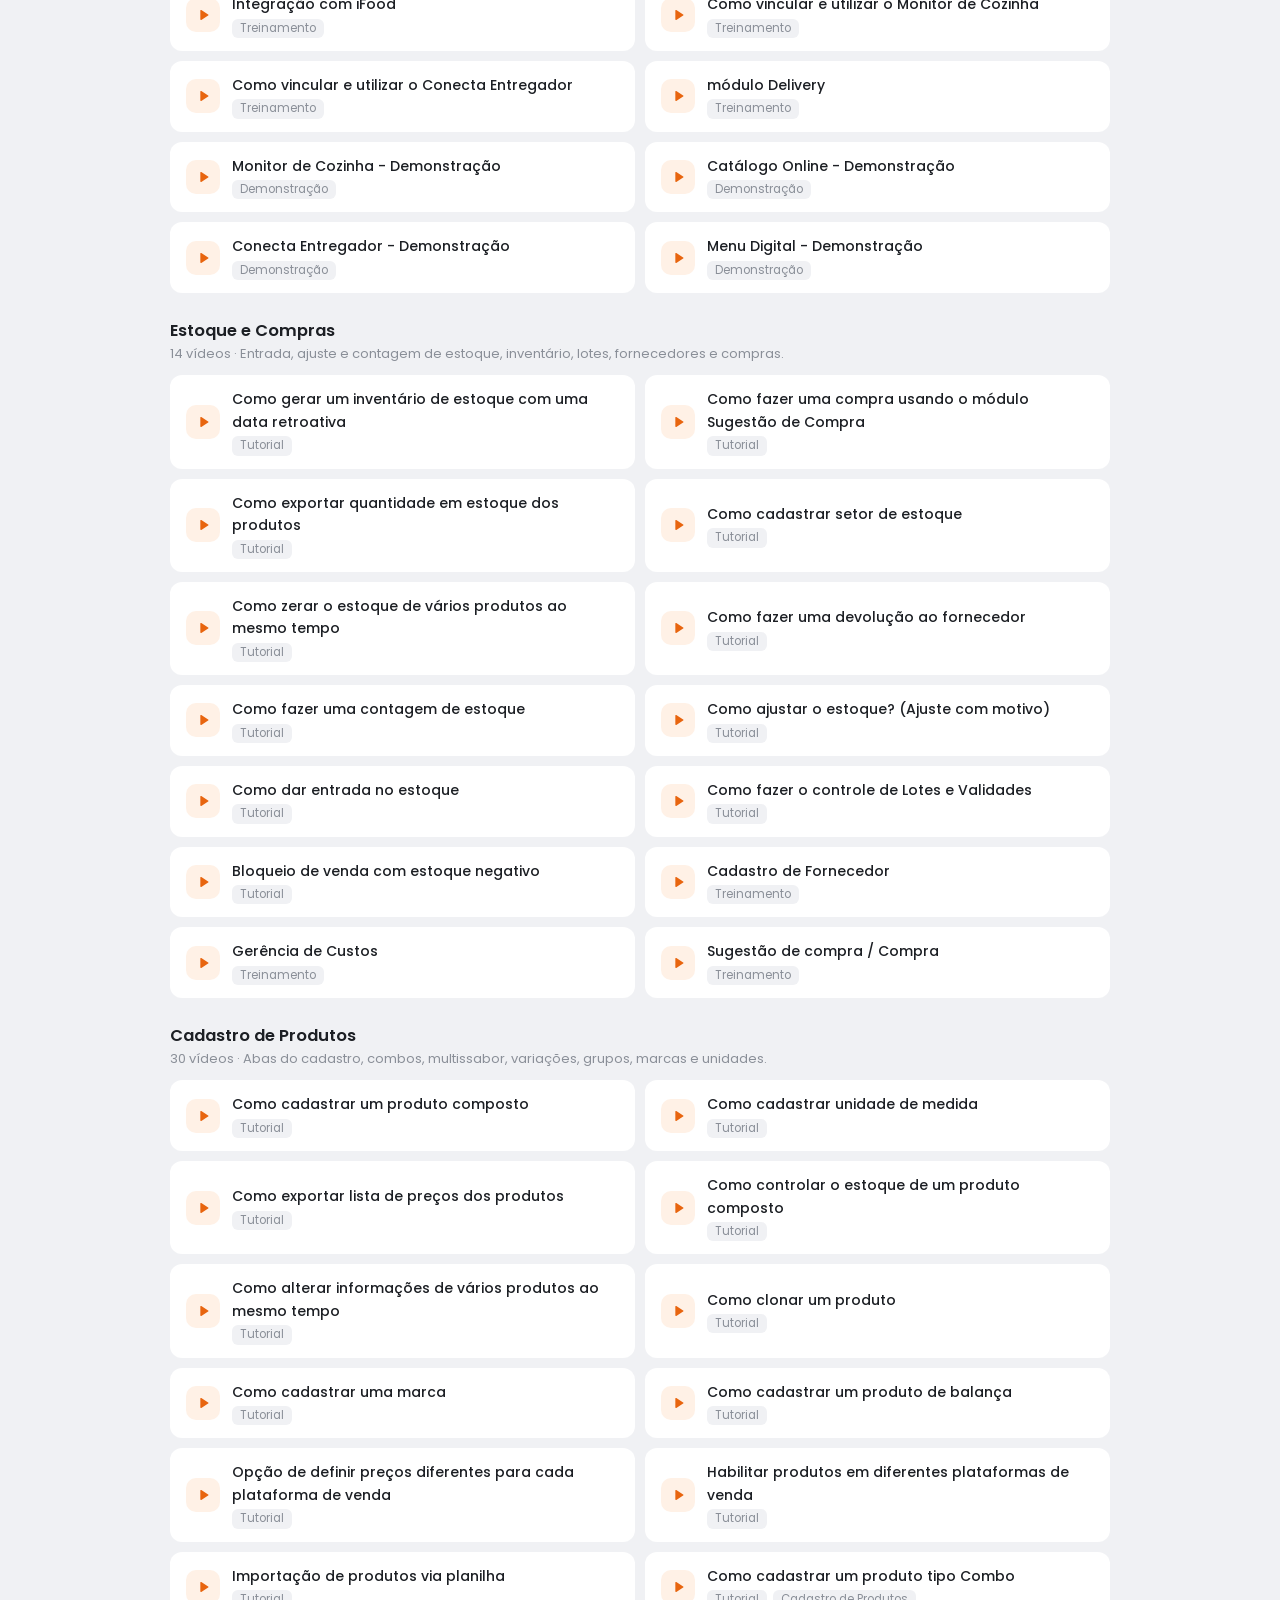
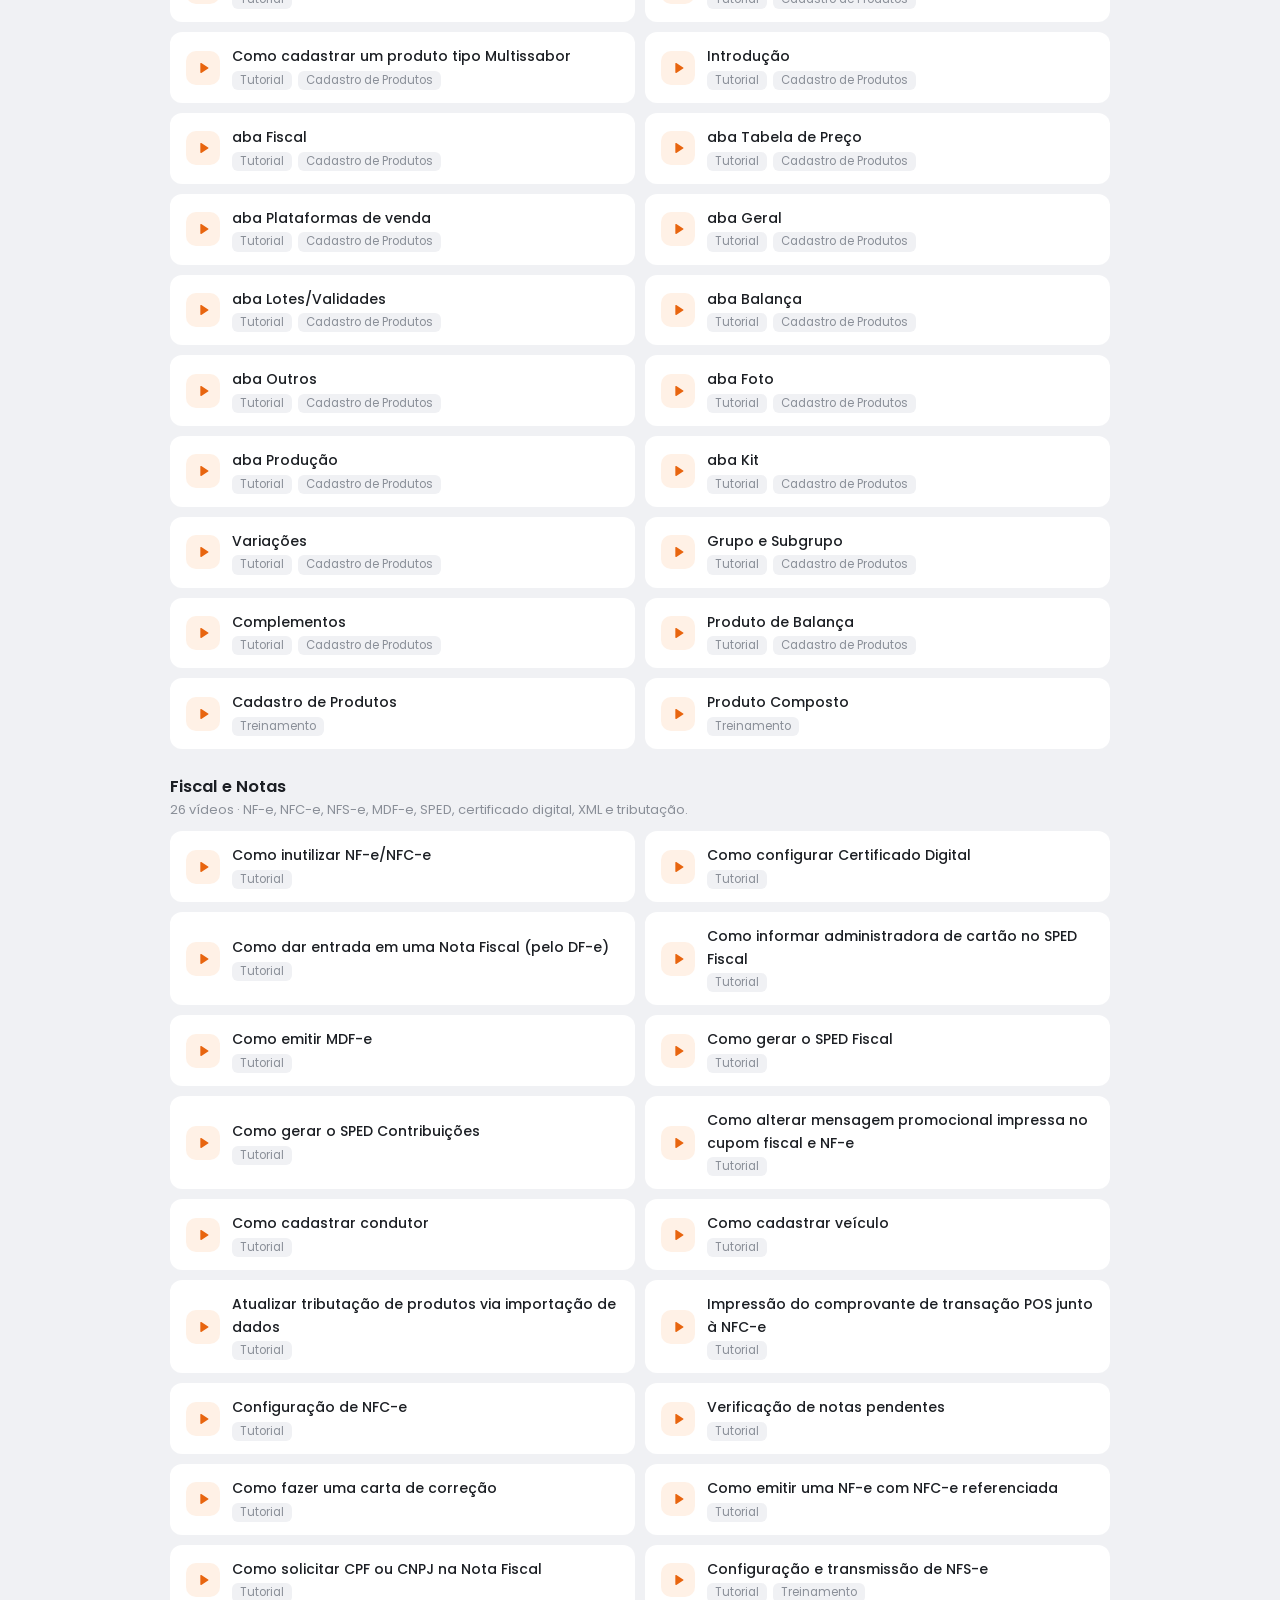
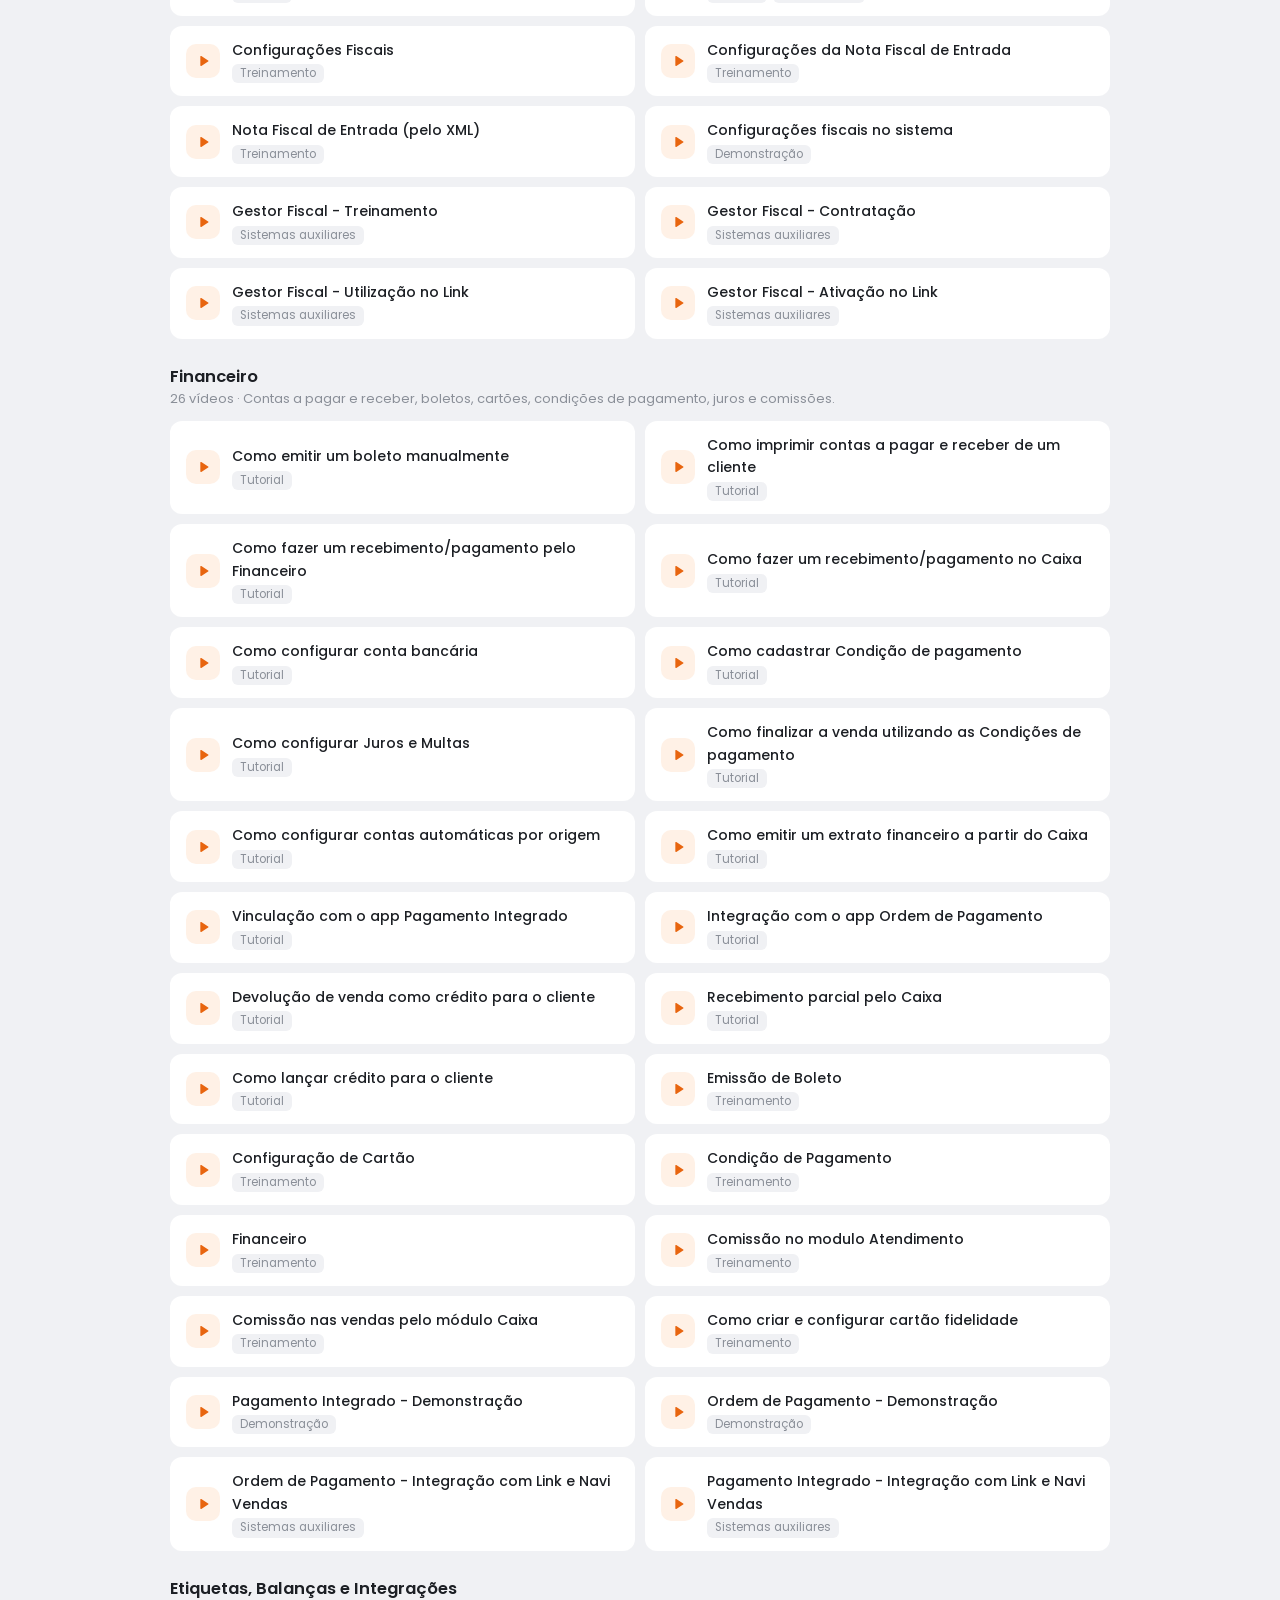
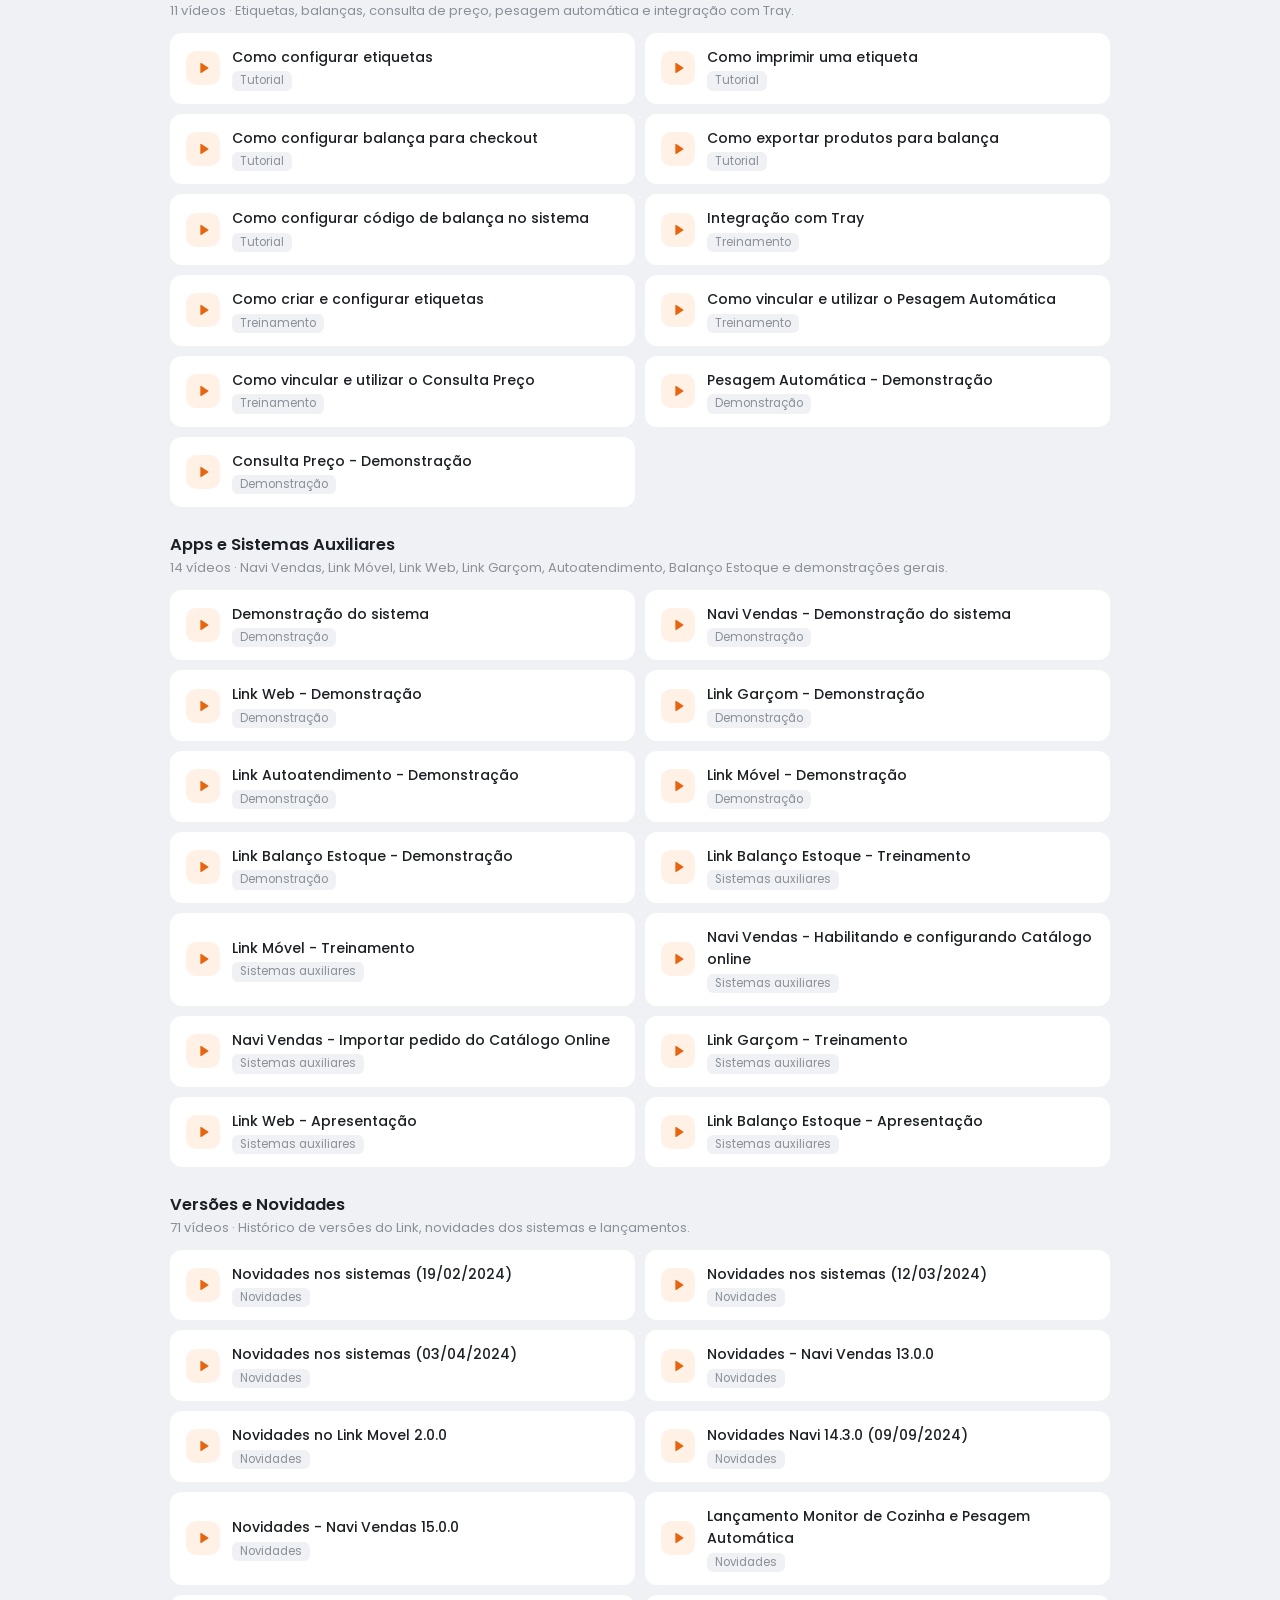
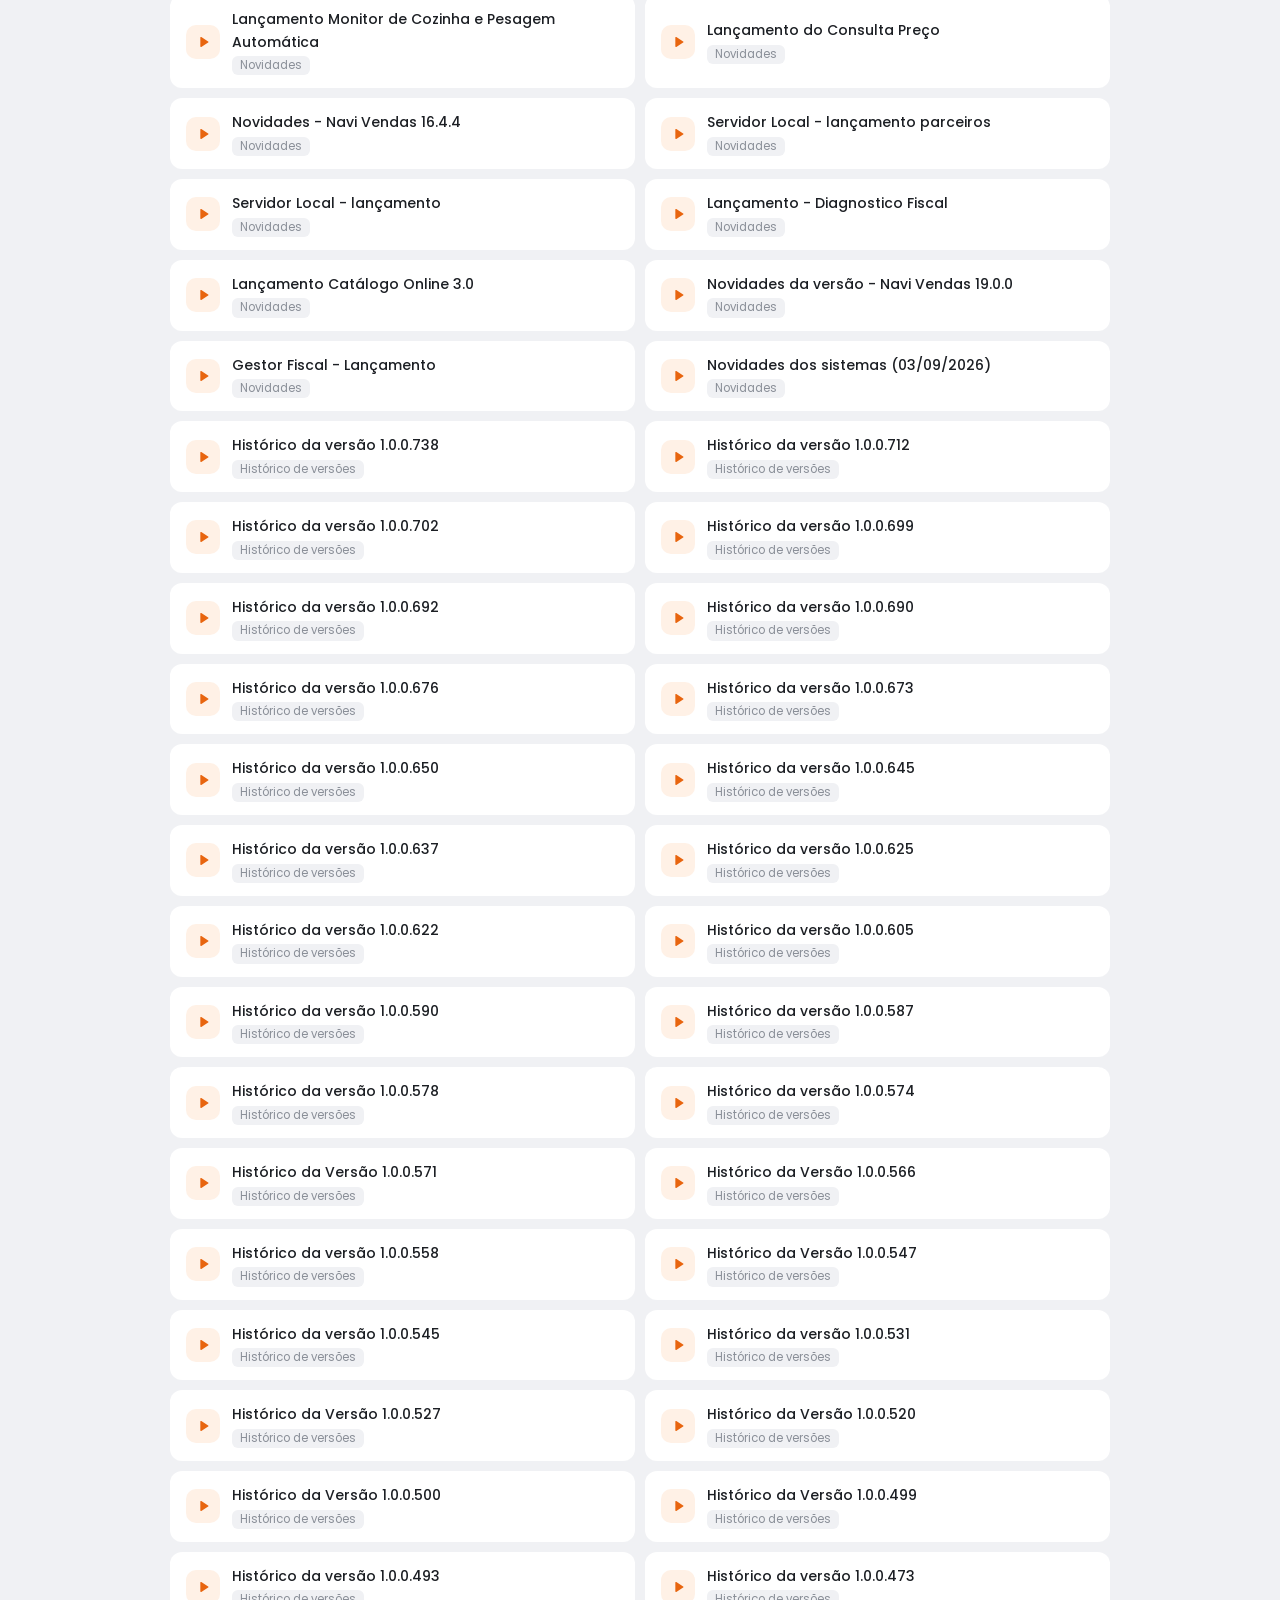
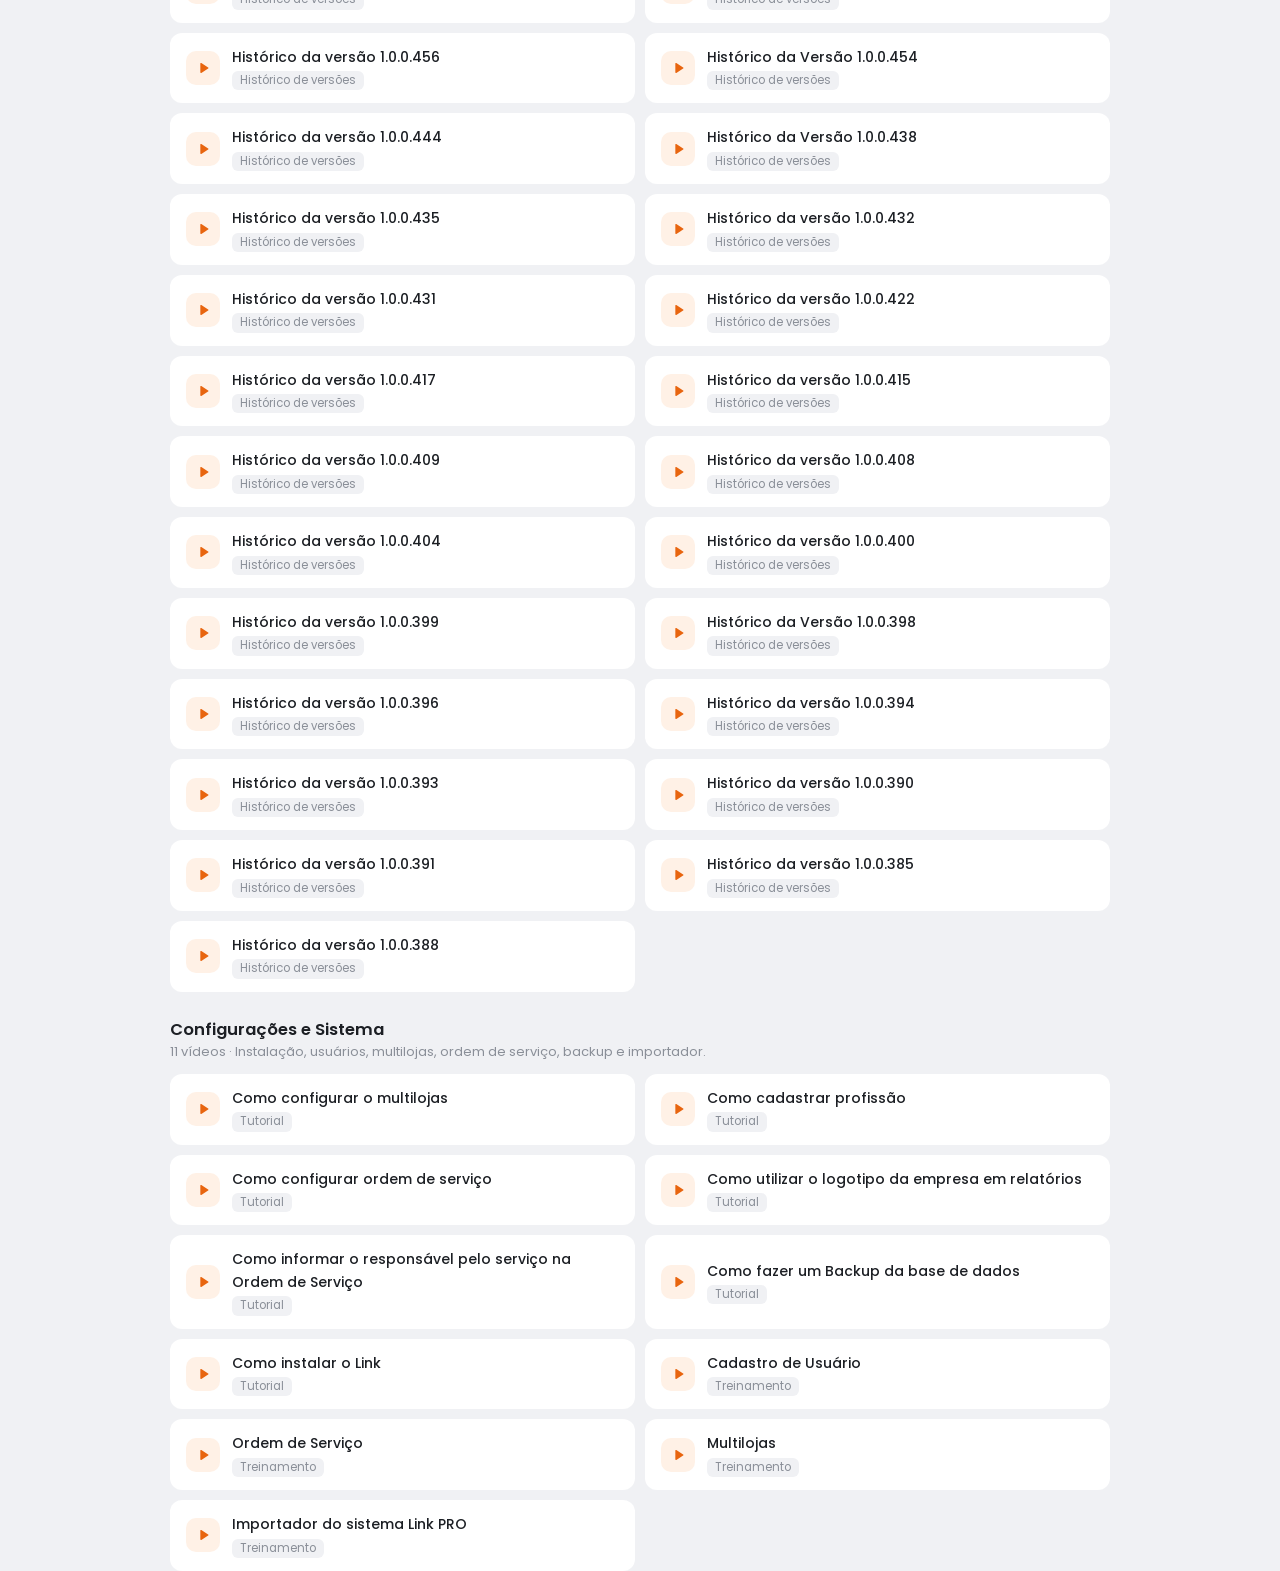
==== commit 5821d7ac: "Inclui as playlists Novidades, Demonstrações, Histórico de versões e Sistemas auxiliares Pastas nova" ====
--- a/docs/index.html
+++ b/docs/index.html
@@ -62,23 +62,23 @@
   .busca .limpar { position: absolute; right: 6px; top: 50%; transform: translateY(-50%); border: 0; background: none; color: var(--muted); font-size: 22px; line-height: 1; padding: 4px 8px; display: none; }
 
   /* cards de resumo */
-  .cards { display: grid; grid-template-columns: repeat(3, 1fr); gap: 16px; margin-top: 18px; }
-  .card { background: var(--surface); border: 2px solid transparent; border-radius: var(--raio); padding: 20px 24px; text-align: left; }
+  .cards { display: grid; grid-template-columns: repeat(4, 1fr); gap: 14px; margin-top: 18px; }
+  .card { background: var(--surface); border: 2px solid transparent; border-radius: var(--raio); padding: 16px 20px; text-align: left; }
   button.card:hover { border-color: var(--laranja-suave); }
   .card.ativo { border-color: var(--laranja); }
   .card .rot { font-weight: 500; font-size: 15.5px; }
-  .card .valor { font-weight: 600; font-size: 19px; margin-top: 12px; }
+  .card .valor { font-weight: 600; font-size: 18px; margin-top: 8px; }
   .card .sub { color: var(--muted); font-size: 13px; }
 
   /* atalhos de módulo */
   .atalhos { display: flex; flex-wrap: wrap; gap: 6px 4px; margin: 22px 0 8px; }
-  .atalho { border: 0; background: none; width: 100px; display: flex; flex-direction: column; align-items: center; gap: 10px; padding: 0 0 6px; position: relative; }
-  .atalho .q { width: 80px; height: 80px; border-radius: var(--raio); background: var(--surface); display: grid; place-items: center; color: var(--laranja); transition: transform .12s; }
+  .atalho { border: 0; background: none; width: 80px; display: flex; flex-direction: column; align-items: center; gap: 8px; padding: 0 0 6px; position: relative; }
+  .atalho .q { width: 68px; height: 68px; border-radius: var(--raio); background: var(--surface); display: grid; place-items: center; color: var(--laranja); transition: transform .12s; }
   .atalho:hover .q { transform: translateY(-2px); }
   .atalho.ativo .q { background: var(--laranja); color: #fff; }
-  .atalho .nome { font-size: 14.5px; }
+  .atalho .nome { font-size: 13.5px; }
   .atalho.ativo .nome { color: var(--laranja); font-weight: 500; }
-  .atalho .n { position: absolute; top: -6px; right: 8px; background: var(--topo); color: #fff; font-size: 11px; font-weight: 600; min-width: 22px; height: 22px; padding: 0 6px; border-radius: 11px; display: grid; place-items: center; }
+  .atalho .n { position: absolute; top: -6px; right: 0; background: var(--topo); color: #fff; font-size: 11px; font-weight: 600; min-width: 22px; height: 22px; padding: 0 6px; border-radius: 11px; display: grid; place-items: center; }
   .atalho.vazio { opacity: .35; }
 
   /* listas */
@@ -127,14 +127,15 @@
     .faixa { flex-wrap: wrap; }
     .faixa .txt { white-space: normal; }
     .busca { flex-basis: 100%; }
-    .cards { grid-template-columns: 1fr; }
+    .cards { grid-template-columns: 1fr 1fr; gap: 10px; }
+    .card { padding: 12px 14px; }
     .lista { grid-template-columns: 1fr; }
     .dlg-corpo { grid-template-columns: 1fr; overflow: auto; }
     .transcricao { max-height: none; overflow: visible; }
     .wrap { padding: 0 16px; }
-    .atalho { width: 25%; min-width: 76px; }
-    .atalho .q { width: 64px; height: 64px; }
-    .atalho .nome { font-size: 13px; }
+    .atalho { width: 25%; min-width: 72px; }
+    .atalho .q { width: 60px; height: 60px; }
+    .atalho .nome { font-size: 12.5px; }
   }
 </style>
 </head>
@@ -203,13 +204,20 @@
   ["fiscal", "Fiscal", svg('<path d="M6 2h9l4 4v16l-3-2-2 2-2-2-2 2-2-2-2 2z"/><path d="M9 9h6M9 13h6M14 2v4h5"/>')],
   ["financeiro", "Financeiro", svg('<rect x="2" y="6" width="20" height="13" rx="2"/><path d="M2 10h20M6 15h4"/>')],
   ["equipamentos", "Etiquetas", svg('<path d="M3 12V4a1 1 0 0 1 1-1h8l9 9-9 9z"/><circle cx="7.5" cy="7.5" r="1.5"/>')],
+  ["apps", "Apps", svg('<rect x="6" y="2" width="12" height="20" rx="2.5"/><path d="M11 18h2"/>')],
+  ["versoes", "Versões", svg('<path d="M12 3l1.8 4.7L18.5 9l-4.7 1.8L12 15.5l-1.8-4.7L5.5 9l4.7-1.3z"/><path d="M19 15l.8 2.2L22 18l-2.2.8L19 21l-.8-2.2L16 18l2.2-.8z"/>')],
   ["sistema", "Config", svg('<circle cx="12" cy="12" r="3"/><path d="M19.4 15a1.7 1.7 0 0 0 .3 1.8l.1.1a2 2 0 1 1-2.8 2.8l-.1-.1a1.7 1.7 0 0 0-1.8-.3 1.7 1.7 0 0 0-1 1.5V21a2 2 0 1 1-4 0v-.1a1.7 1.7 0 0 0-1.1-1.5 1.7 1.7 0 0 0-1.8.3l-.1.1a2 2 0 1 1-2.8-2.8l.1-.1a1.7 1.7 0 0 0 .3-1.8 1.7 1.7 0 0 0-1.5-1H3a2 2 0 1 1 0-4h.1a1.7 1.7 0 0 0 1.5-1.1 1.7 1.7 0 0 0-.3-1.8l-.1-.1a2 2 0 1 1 2.8-2.8l.1.1a1.7 1.7 0 0 0 1.8.3H9a1.7 1.7 0 0 0 1-1.5V3a2 2 0 1 1 4 0v.1a1.7 1.7 0 0 0 1 1.5 1.7 1.7 0 0 0 1.8-.3l.1-.1a2 2 0 1 1 2.8 2.8l-.1.1a1.7 1.7 0 0 0-.3 1.8V9a1.7 1.7 0 0 0 1.5 1H21a2 2 0 1 1 0 4h-.1a1.7 1.7 0 0 0-1.5 1z"/>')],
 ];
-const TIPOS = [
-  ["Tutorial", "Tutoriais", "vídeos curtos de passo a passo"],
-  ["Treinamento", "Treinamentos", "aulas completas por assunto"],
-  ["Cadastro de Produtos", "Cadastro de Produtos", "série sobre o cadastro"],
-];
+// Nome e explicação de cada playlist nos cards. Playlist nova sem entrada aqui aparece com o próprio nome.
+const TIPOS = {
+  "Tutorial": ["Tutoriais", "passo a passo curtos"],
+  "Treinamento": ["Treinamentos", "aulas completas por assunto"],
+  "Cadastro de Produtos": ["Cadastro de Produtos", "série sobre o cadastro"],
+  "Demonstração": ["Demonstrações", "apresentação dos sistemas"],
+  "Novidades": ["Novidades", "lançamentos e o que mudou"],
+  "Histórico de versões": ["Histórico de versões", "o que entrou em cada versão"],
+  "Sistemas auxiliares": ["Sistemas auxiliares", "apps que trabalham com o Link"],
+};
 const PLAY = '<svg width="16" height="16" viewBox="0 0 24 24" fill="currentColor"><path d="M8 5.5v13a1 1 0 0 0 1.5.9l10.2-6.5a1 1 0 0 0 0-1.8L9.5 4.6A1 1 0 0 0 8 5.5z"/></svg>';
 const PARADAS = new Set("a o e de da do das dos um uma no na nos nas em para por com como que se ao os as".split(" "));
 const estado = { modulo: "", tipo: "", q: "" };
@@ -287,7 +295,8 @@
 
 // Cards de resumo = filtro por tipo; atalhos = filtro por módulo. Contagens respeitam a busca e o outro filtro.
 function desenharFiltros(base) {
-  $("#cards").innerHTML = TIPOS.map(([tipo, rot, sub]) => {
+  $("#cards").innerHTML = (dados.tipos || Object.keys(TIPOS)).map((tipo) => {
+    const [rot, sub] = TIPOS[tipo] || [tipo, ""];
     const n = base.filter((v) => v.tipos.includes(tipo) && passa(v, "tipo")).length;
     return `<button class="card ${estado.tipo === tipo ? "ativo" : ""}" data-tipo="${esc(tipo)}">
       <div class="rot">${rot}</div>
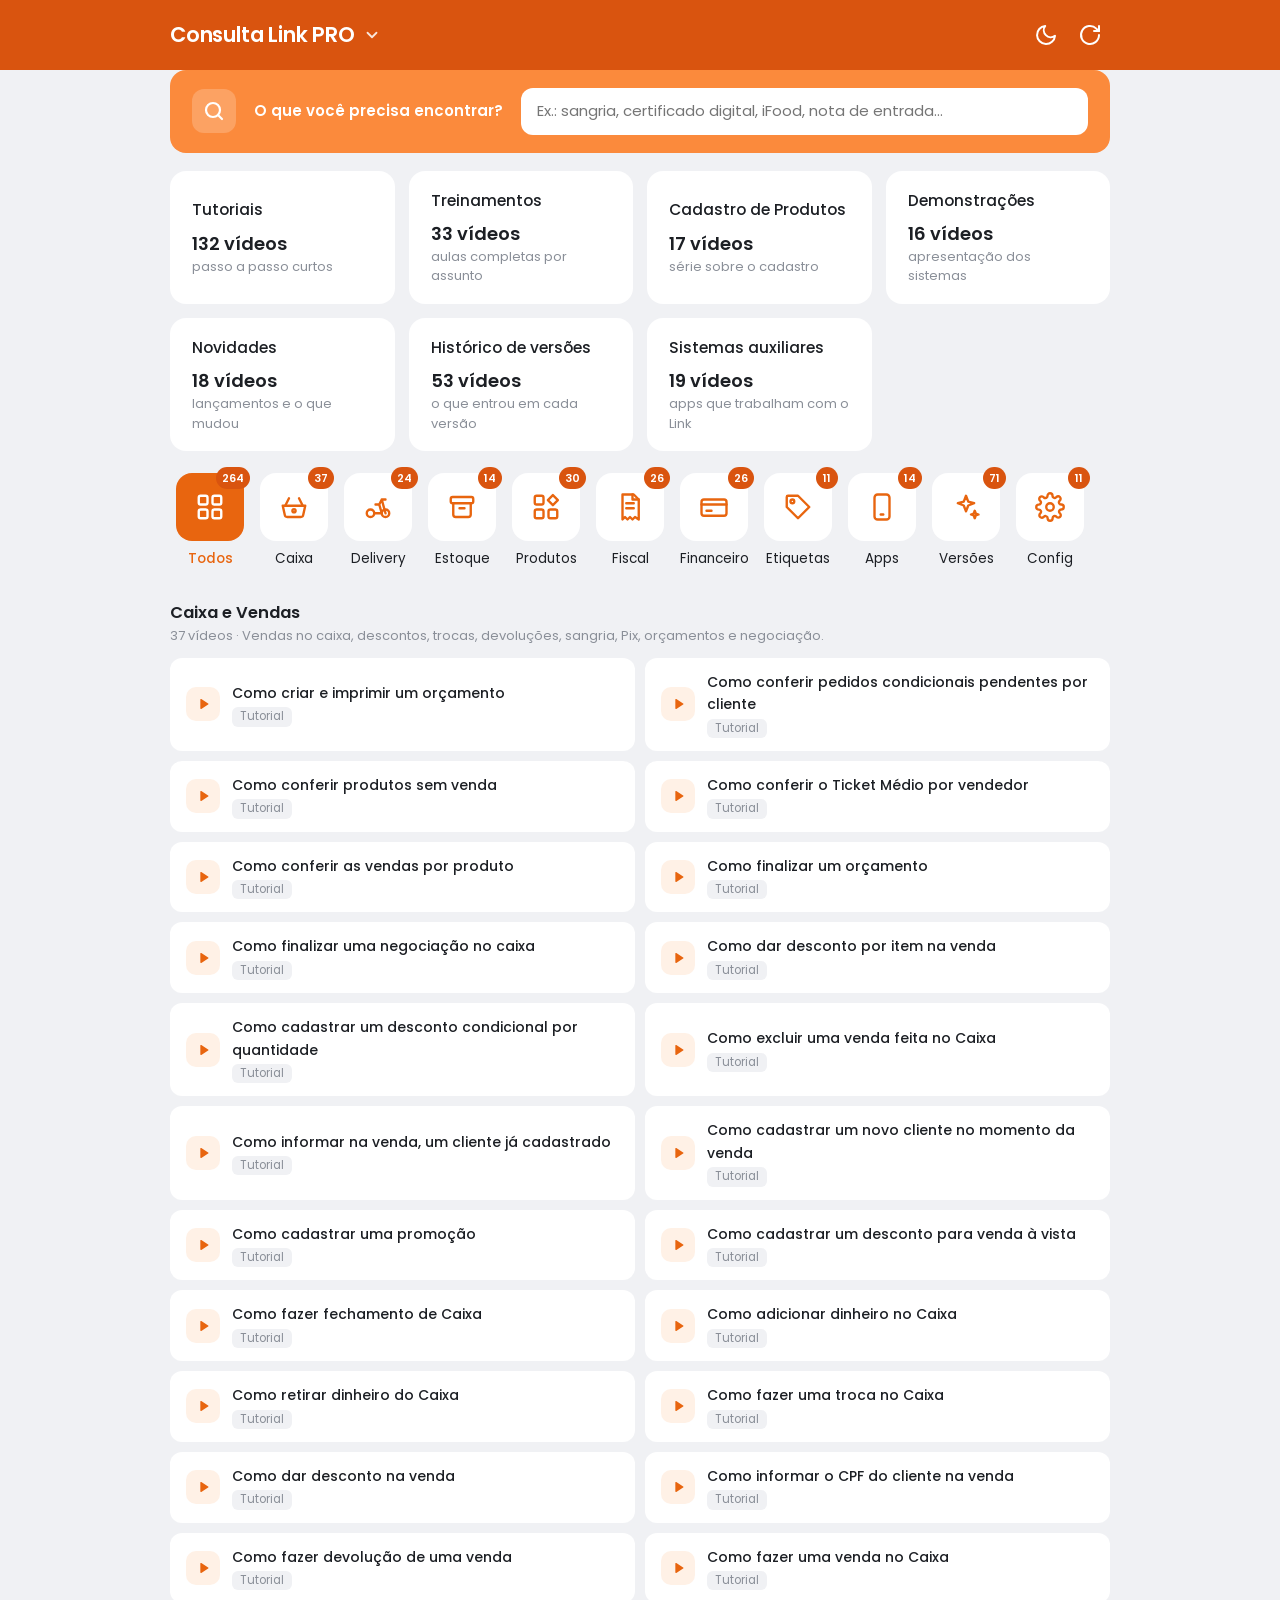
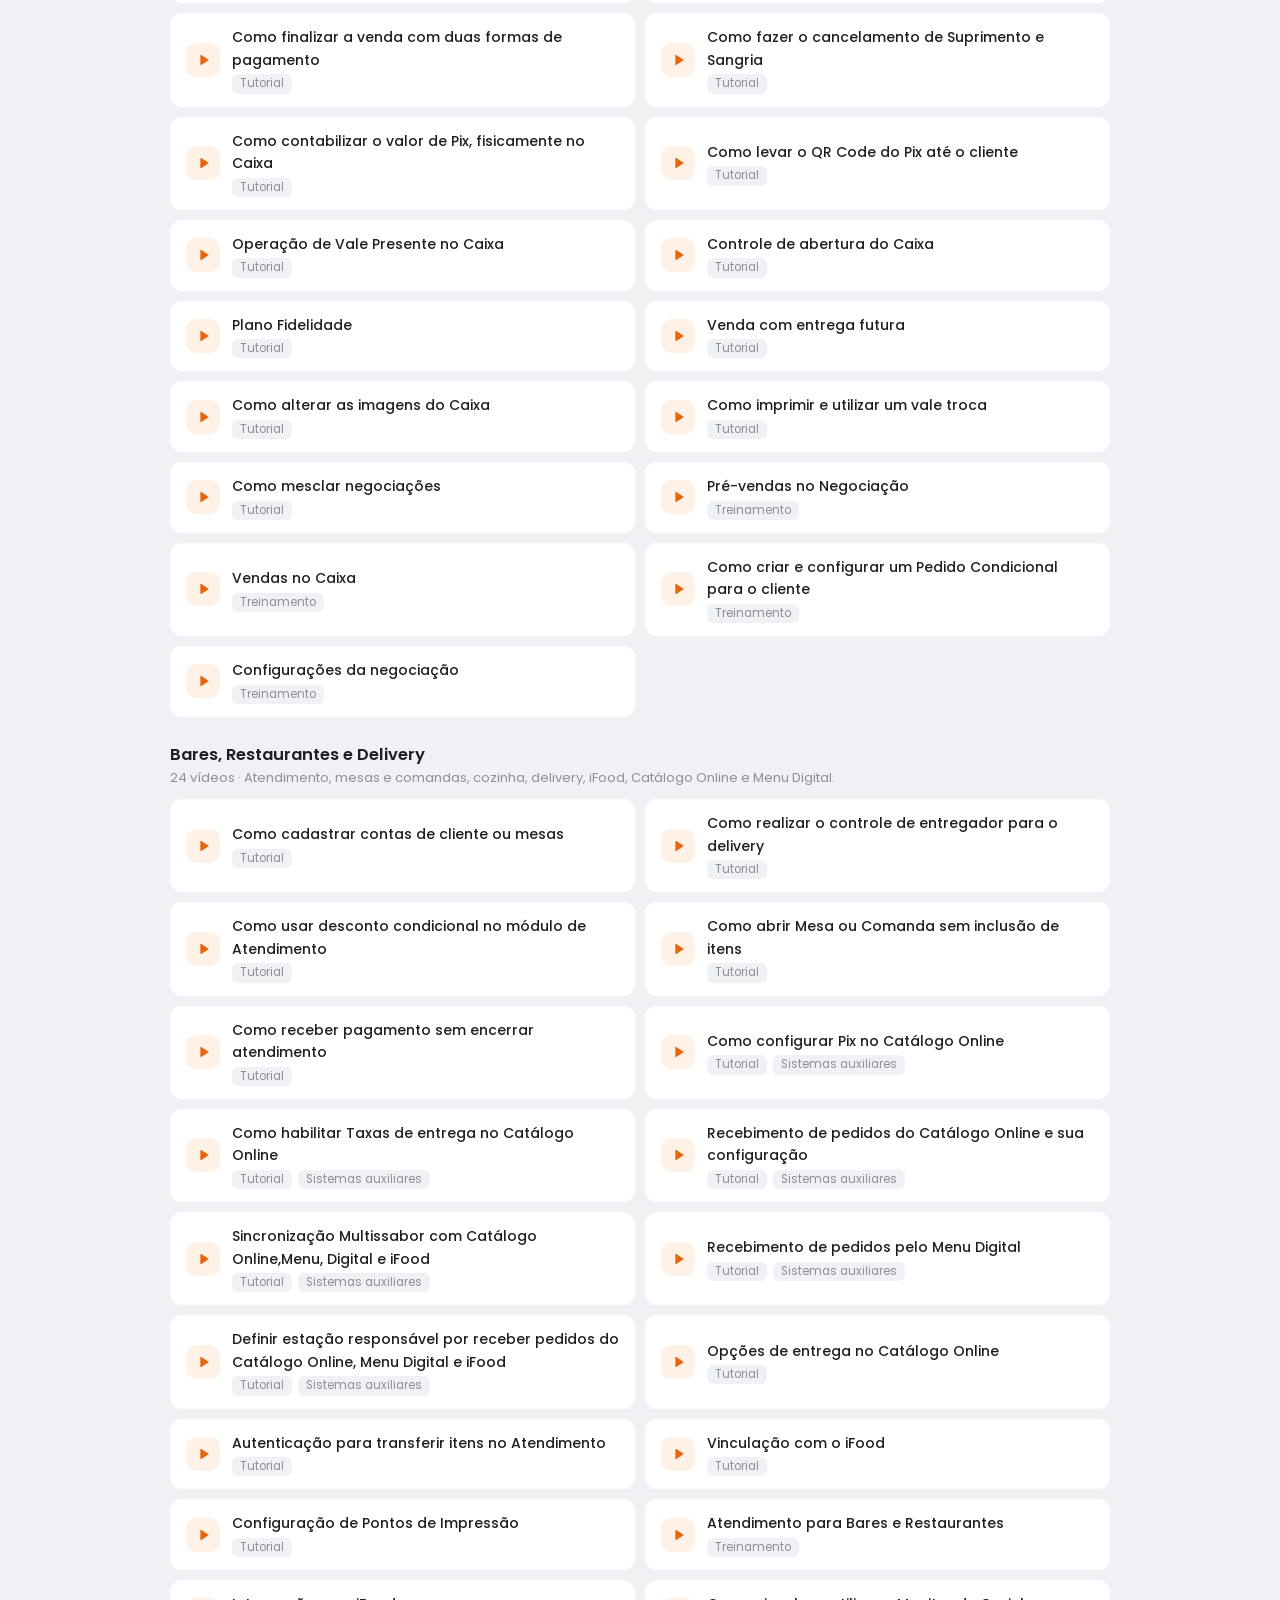
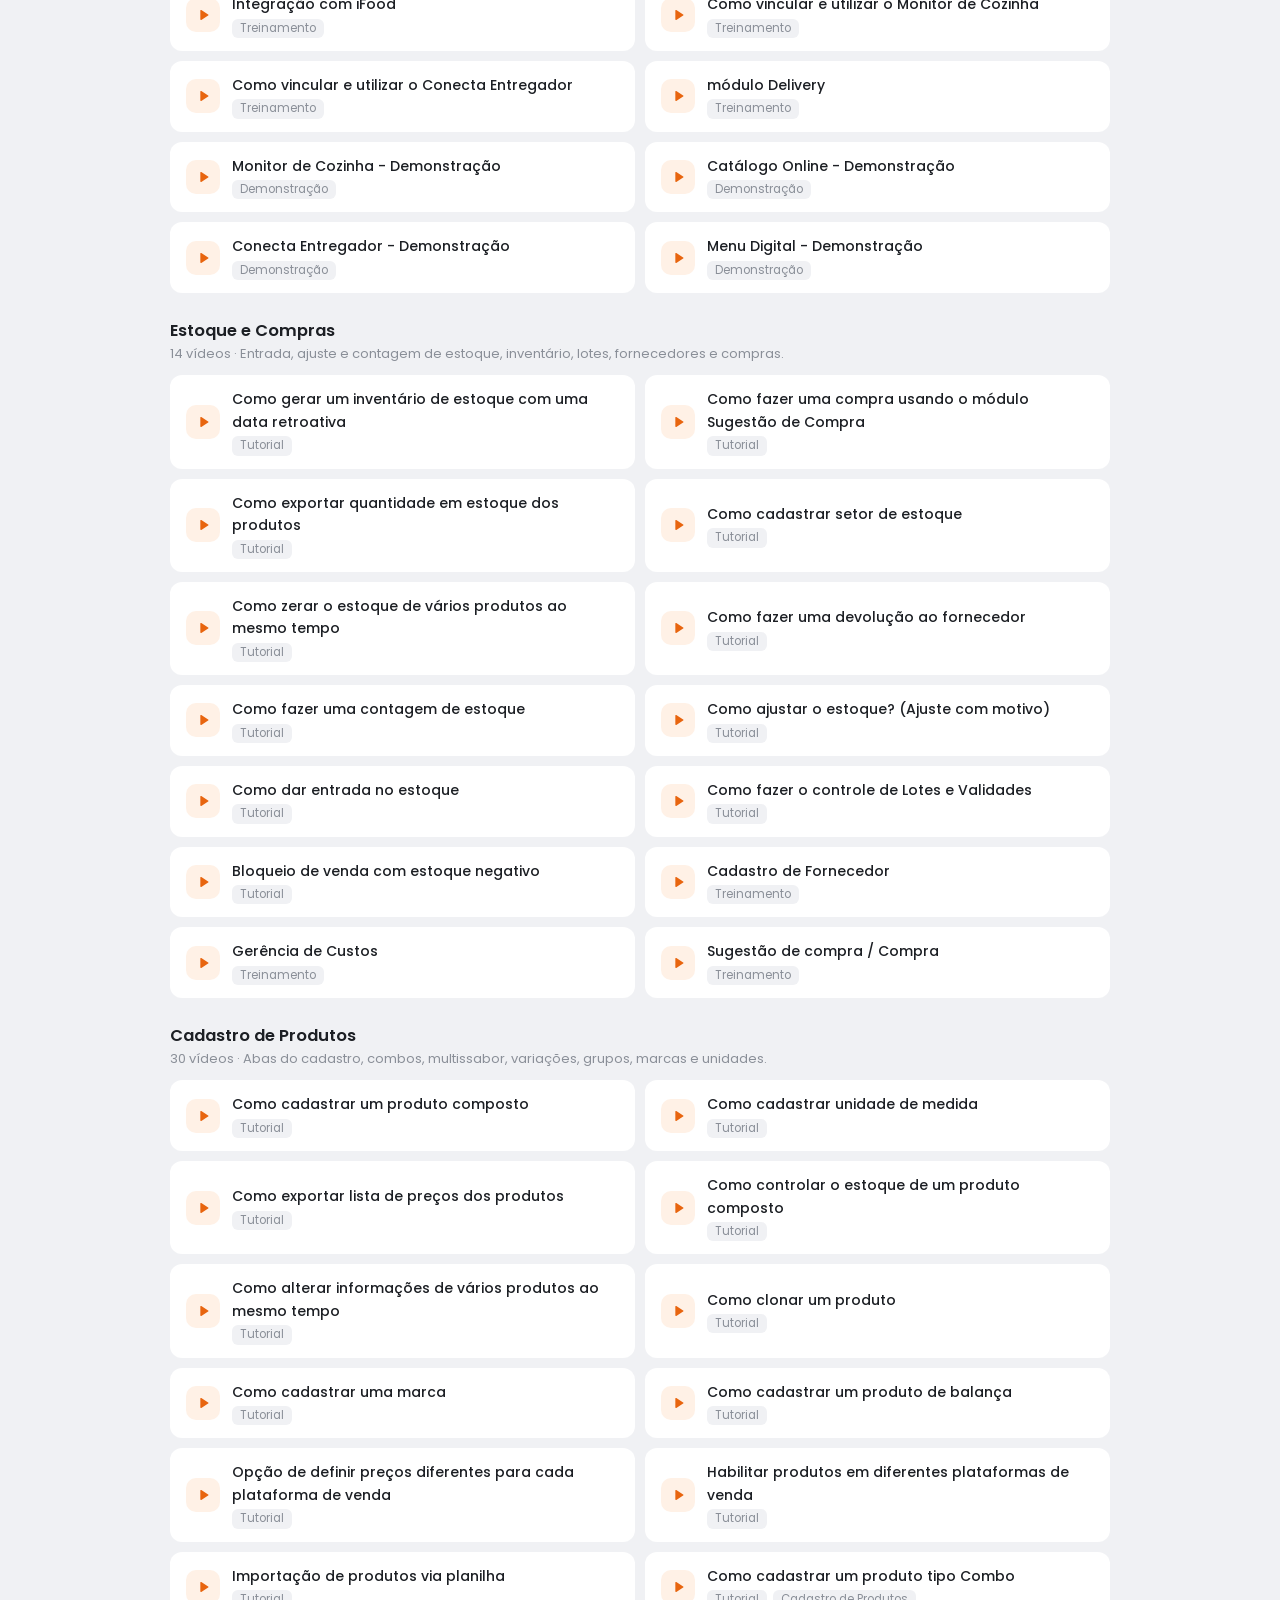
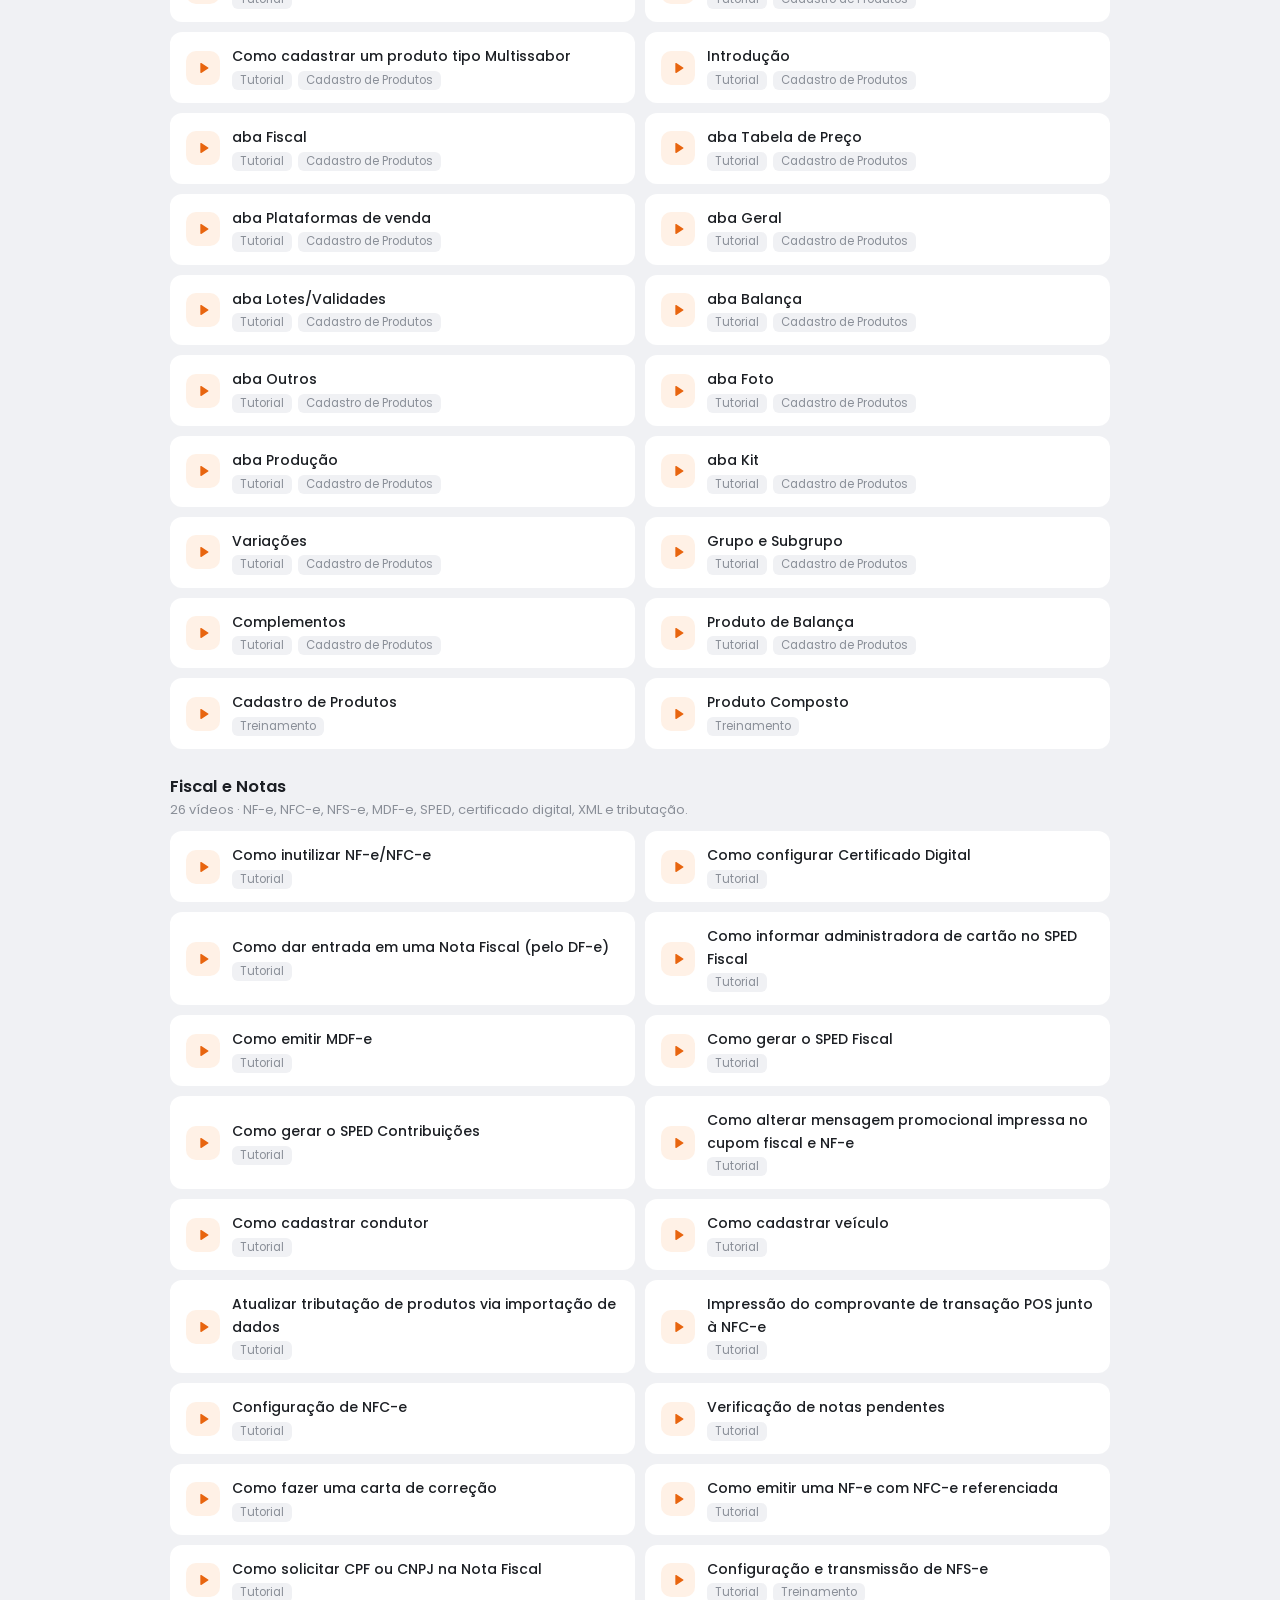
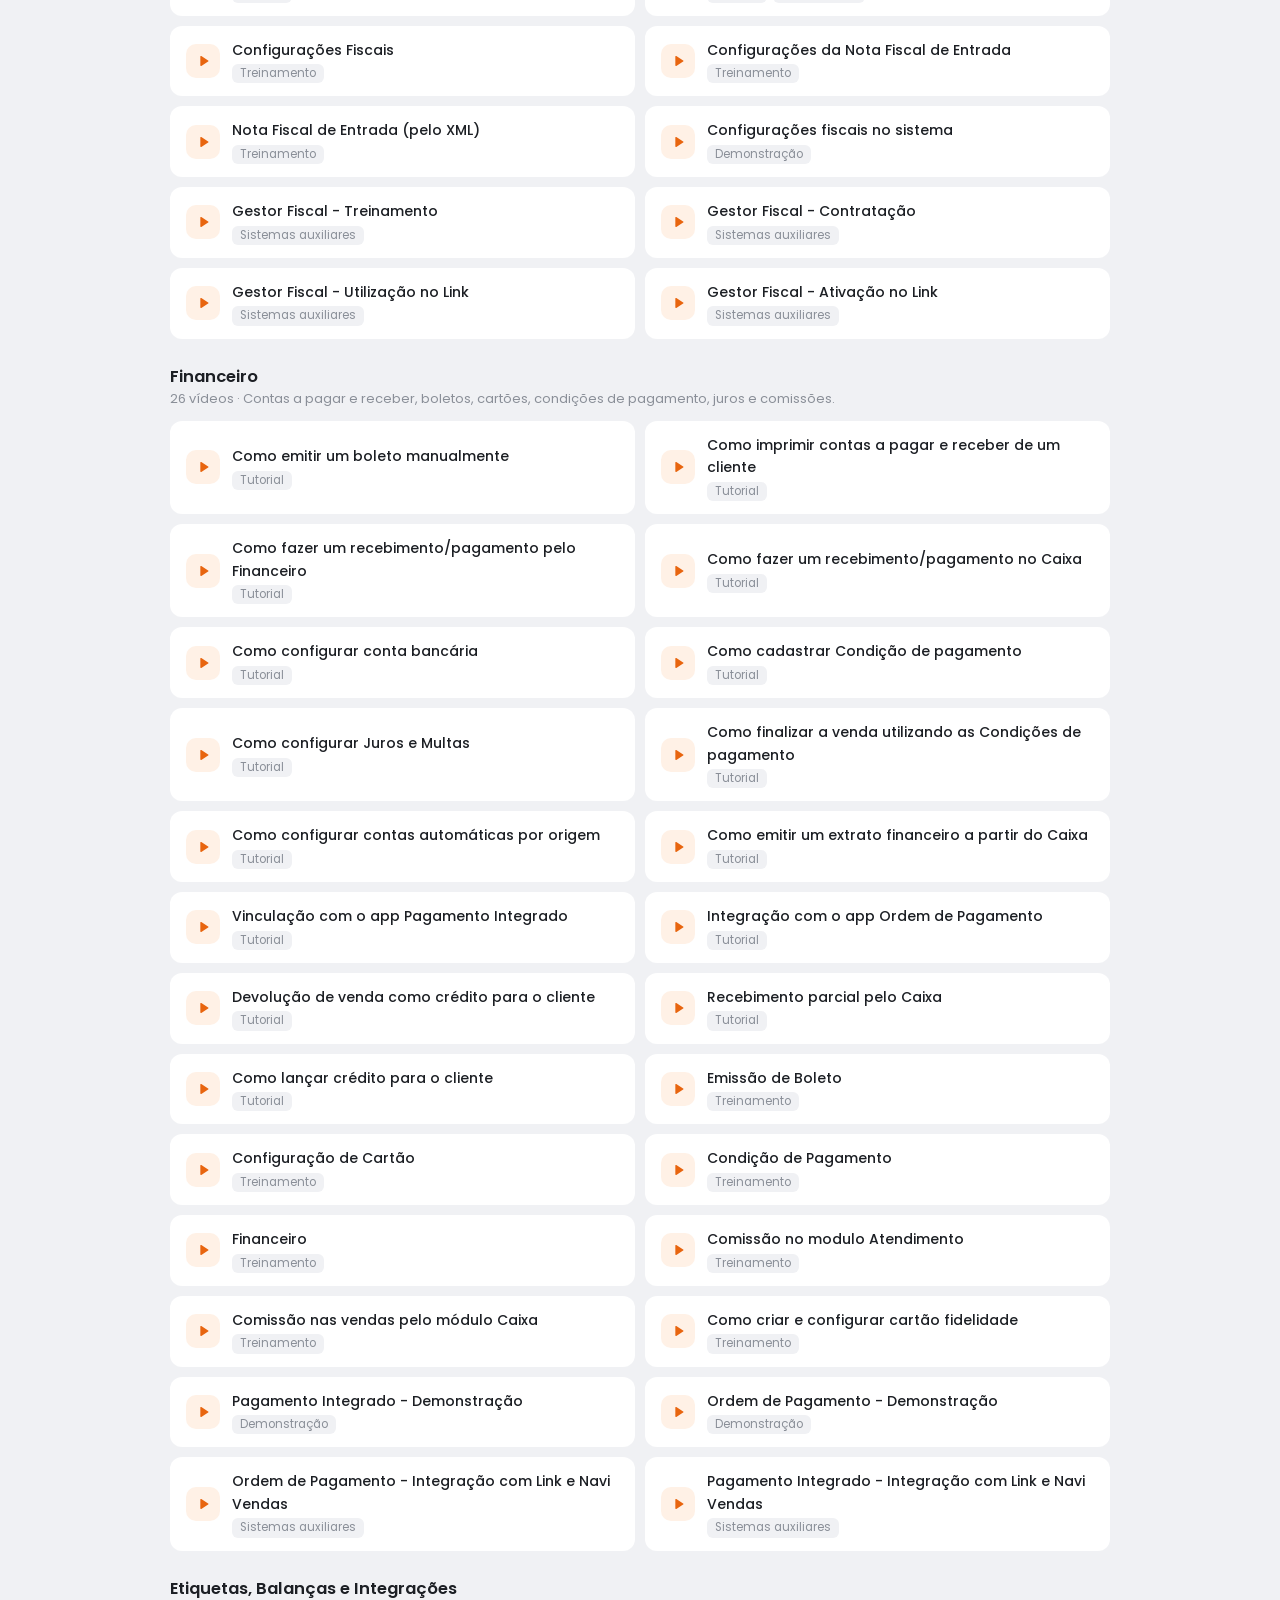
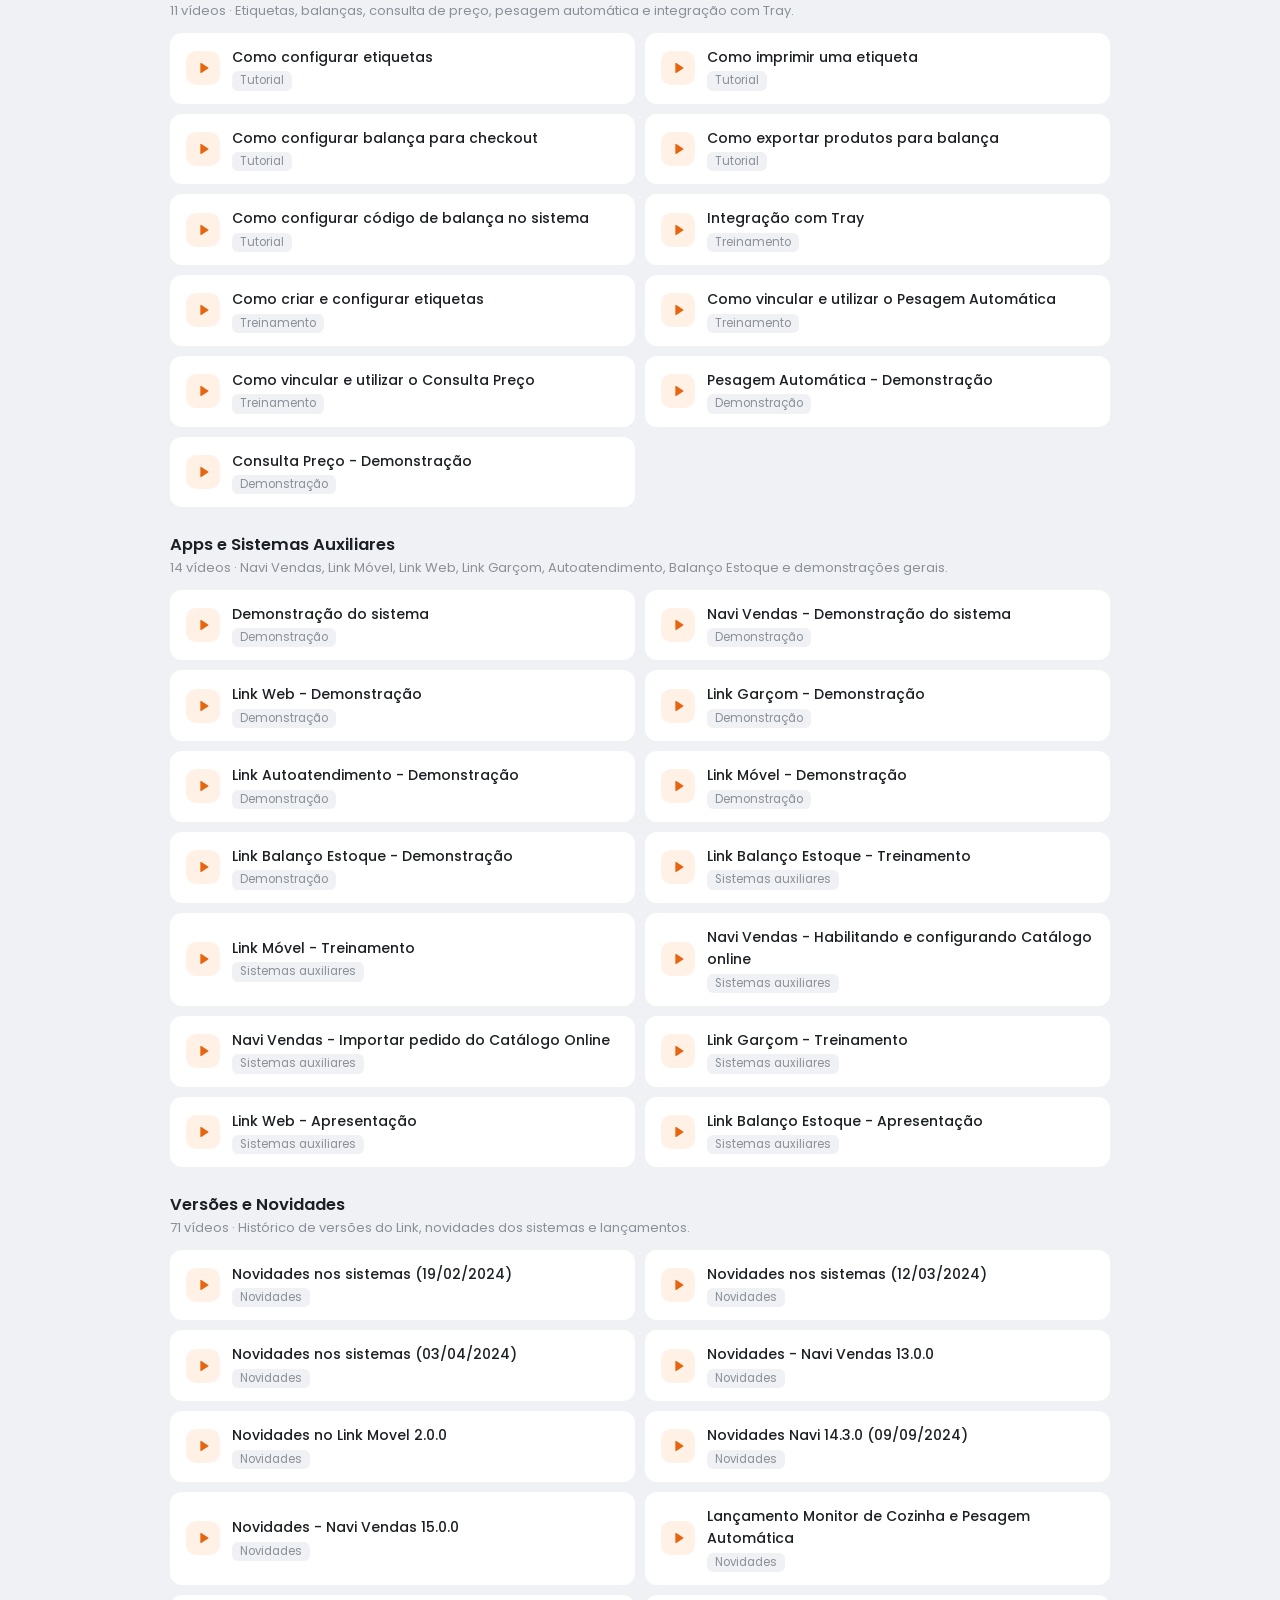
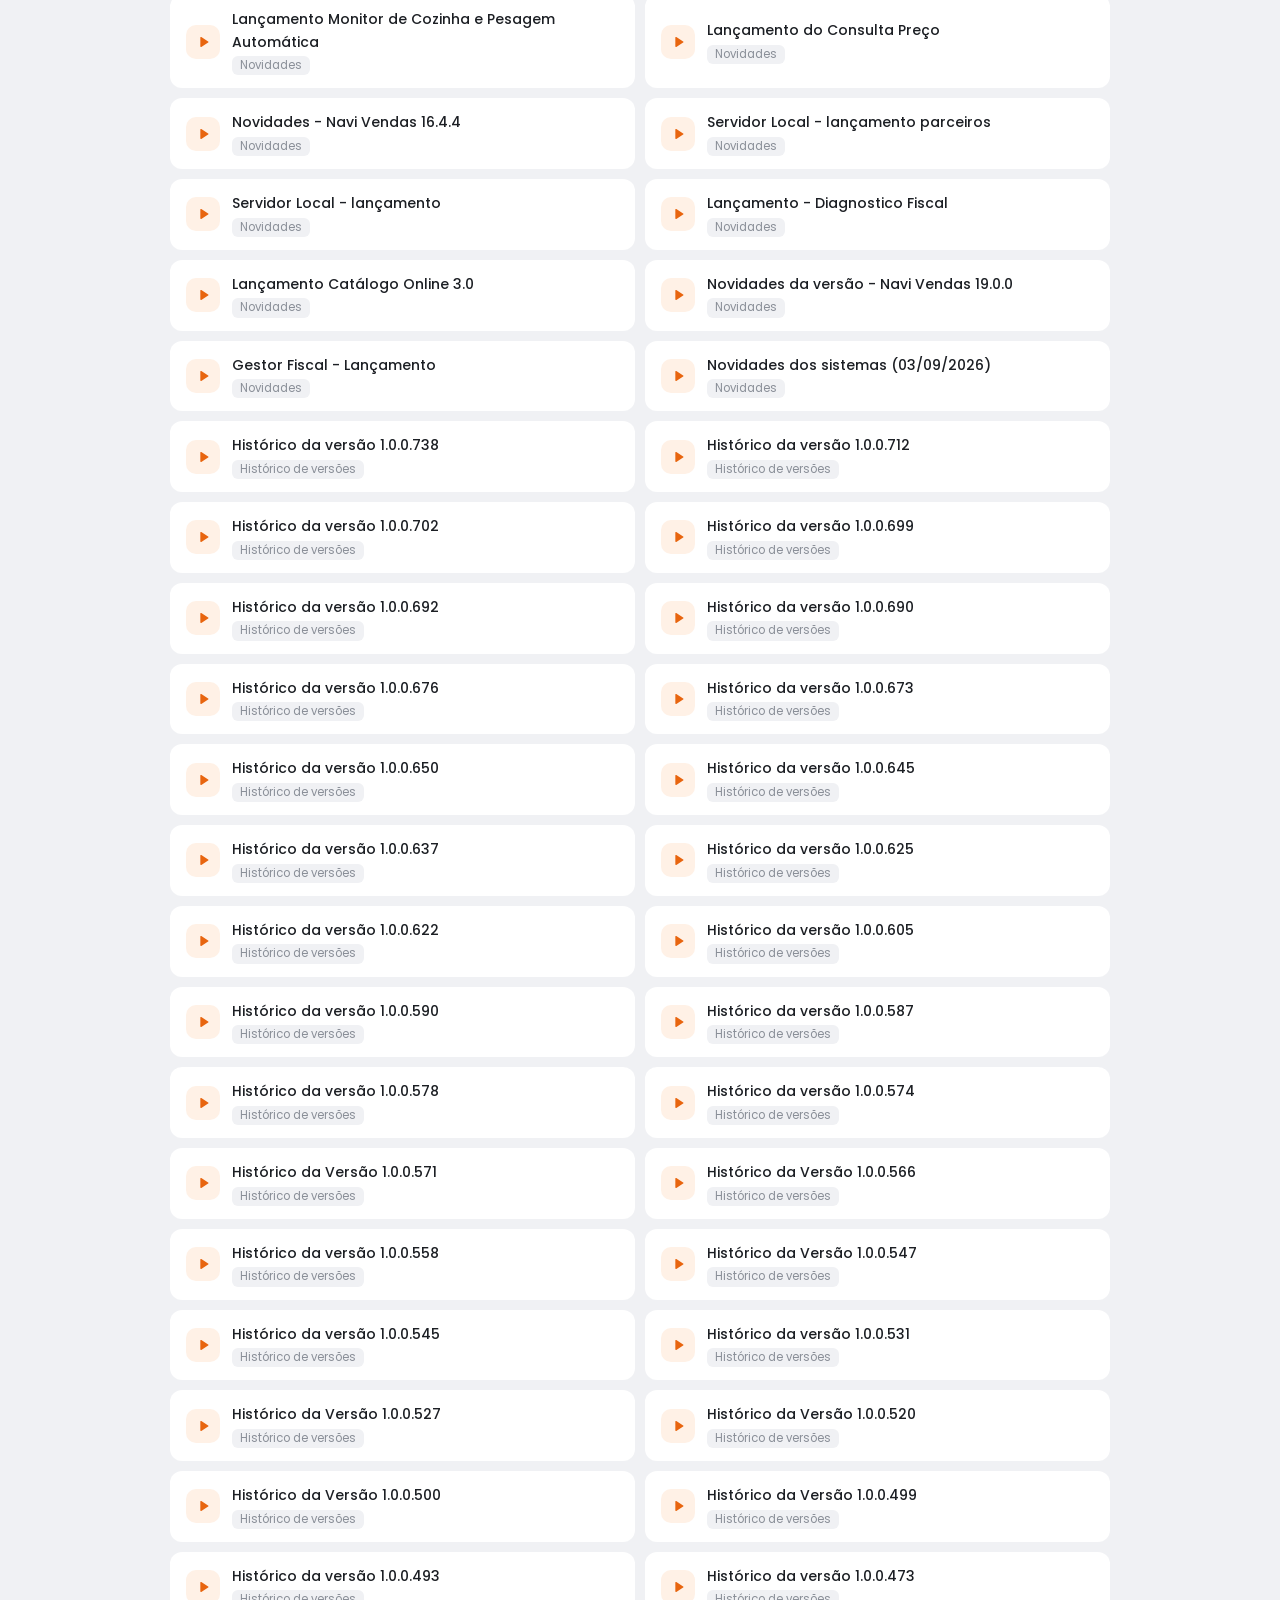
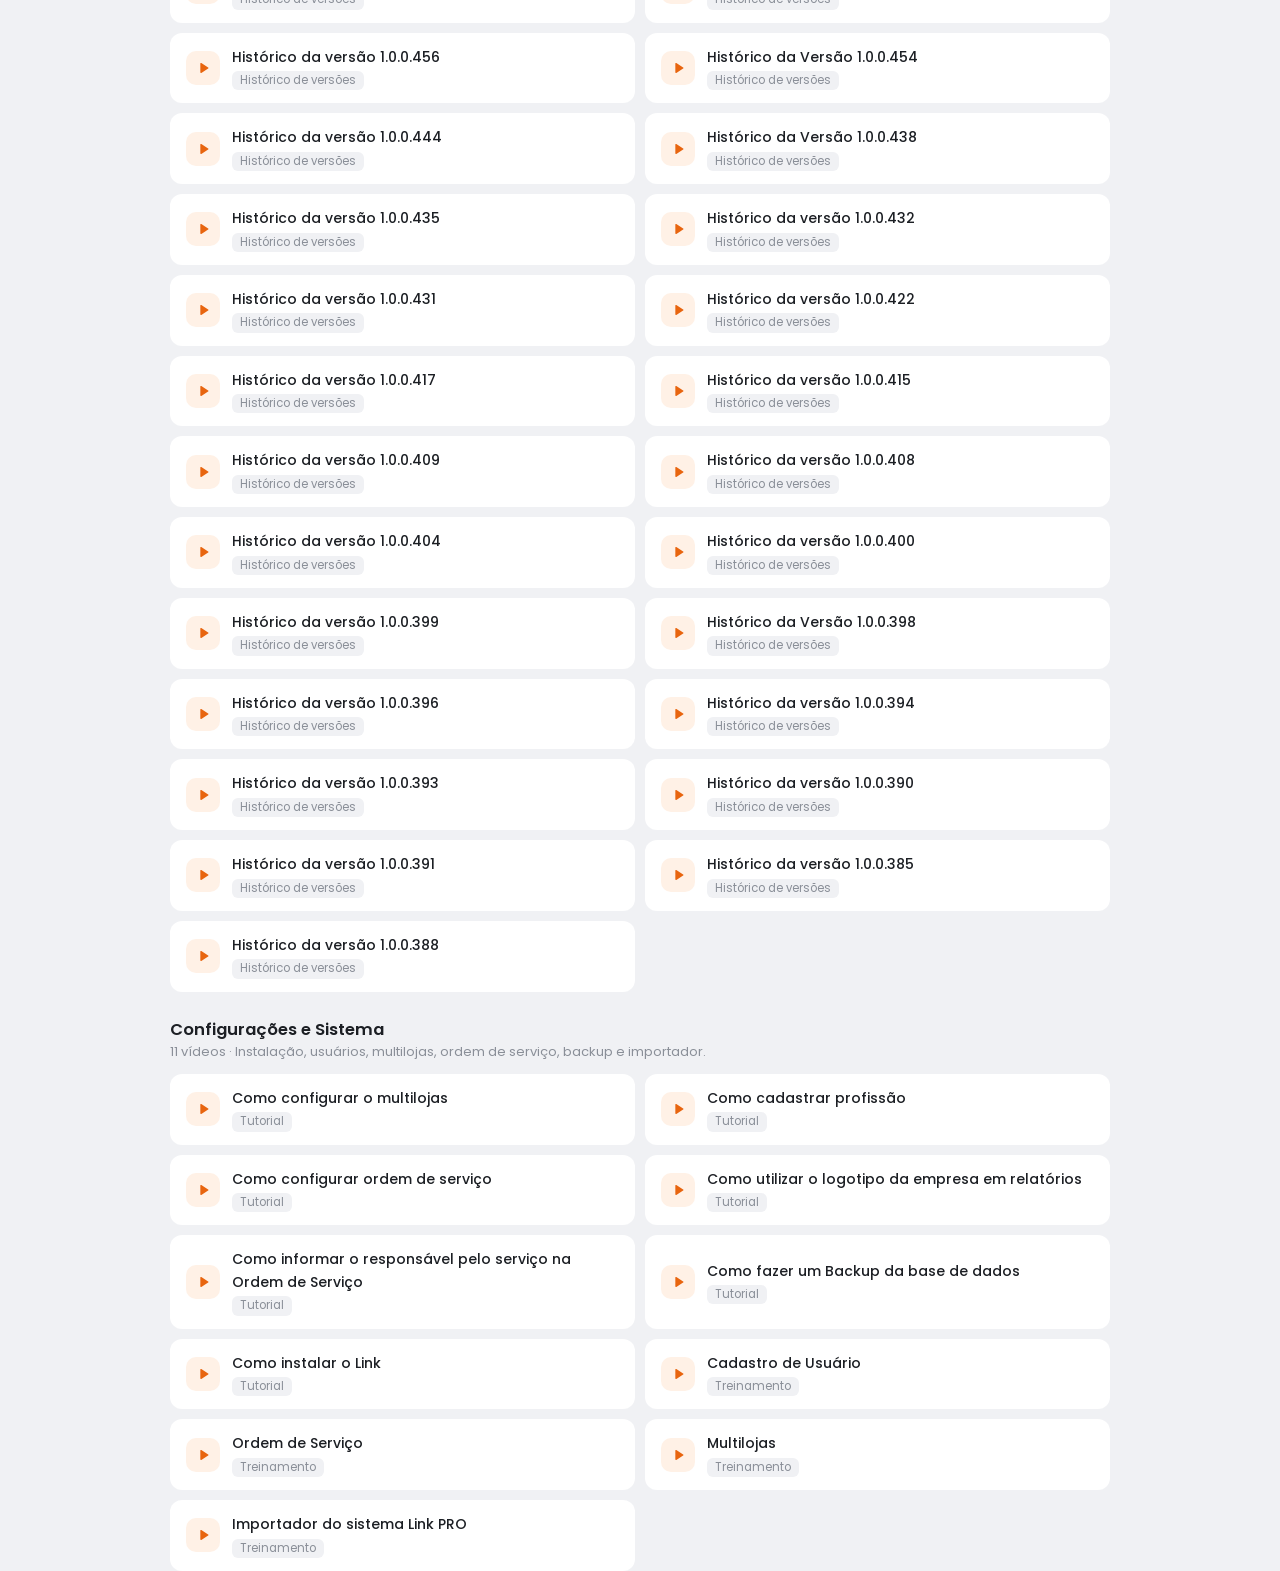
==== commit 3eb685f1: "Adiciona a área PDV+ (azul) e a troca de sistema pelo nome do site A tela foi separada em estilo.css" ====
--- a/docs/index.html
+++ b/docs/index.html
@@ -1,5 +1,5 @@
 <!doctype html>
-<html lang="pt-BR">
+<html lang="pt-BR" data-sistema="linkpro">
 <head>
 <meta charset="utf-8">
 <meta name="viewport" content="width=device-width, initial-scale=1">
@@ -11,144 +11,28 @@
 <link rel="preconnect" href="https://fonts.googleapis.com">
 <link rel="preconnect" href="https://fonts.gstatic.com" crossorigin>
 <link href="https://fonts.googleapis.com/css2?family=Poppins:wght@400;500;600&display=swap" rel="stylesheet">
-<style>
-  :root {
-    --topo: #d9540f; --destaque: #fb8a3c; --laranja: #e8650f; --laranja-suave: #fff1e6;
-    --bg: #f0f1f4; --surface: #fff; --line: #e6e8ec; --text: #1c1f24; --muted: #8a8f98;
-    --mark: #ffd8b0; --raio: 16px;
-  }
-  /* tema escuro: segue o Windows, a menos que a pessoa escolha no botão do topo */
-  @media (prefers-color-scheme: dark) {
-    :root:not([data-tema="claro"]) {
-      --topo: #9a3a0a; --destaque: #b8561c; --laranja: #ff8a3d; --laranja-suave: #3a2416;
-      --bg: #15171b; --surface: #1f2228; --line: #2c3038; --text: #ebedf0; --muted: #9298a3;
-      --mark: #7a4519;
-    }
-  }
-  :root[data-tema="escuro"] {
-    --topo: #9a3a0a; --destaque: #b8561c; --laranja: #ff8a3d; --laranja-suave: #3a2416;
-    --bg: #15171b; --surface: #1f2228; --line: #2c3038; --text: #ebedf0; --muted: #9298a3;
-    --mark: #7a4519;
-  }
-  .lua { display: none; }
-  :root[data-tema="claro"] .sol, :root[data-tema="claro"] .lua { display: none; }
-  :root[data-tema="claro"] .lua { display: block; }
-  :root[data-tema="escuro"] .sol { display: block; }
-  @media (prefers-color-scheme: dark) { :root:not([data-tema]) .sol { display: block; } }
-  @media (prefers-color-scheme: light) { :root:not([data-tema]) .sol { display: none; } :root:not([data-tema]) .lua { display: block; } }
-  * { box-sizing: border-box; }
-  body { margin: 0; background: var(--bg); color: var(--text); font: 15px/1.5 Poppins, system-ui, "Segoe UI", sans-serif; }
-  button { font: inherit; color: inherit; cursor: pointer; }
-  mark { background: var(--mark); color: inherit; border-radius: 3px; padding: 0 1px; }
-  .wrap { max-width: 980px; margin: 0 auto; padding: 0 20px; }
-
-  /* barra do topo */
-  .barra { background: var(--topo); color: #fff; }
-  .barra .wrap { height: 70px; display: flex; align-items: center; justify-content: space-between; }
-  .barra h1 { font-size: 21px; font-weight: 600; margin: 0; letter-spacing: -.2px; }
-  .barra button { border: 0; background: none; color: #fff; padding: 8px; border-radius: 10px; display: flex; }
-  .barra button:hover { background: rgba(255,255,255,.15); }
-  .acoes { display: flex; gap: 4px; }
-
-  main { padding: 20px 0 60px; }
-
-  /* faixa de destaque com a busca */
-  .faixa { background: var(--destaque); border-radius: var(--raio); padding: 18px 22px; display: flex; align-items: center; gap: 18px; color: #fff; }
-  .faixa .ico { flex: none; width: 44px; height: 44px; border-radius: 12px; background: rgba(255,255,255,.2); display: grid; place-items: center; }
-  .faixa .txt { font-weight: 600; font-size: 15px; white-space: nowrap; }
-  .busca { flex: 1; position: relative; }
-  .busca input { width: 100%; border: 0; border-radius: 12px; padding: 12px 40px 12px 16px; font: inherit; font-size: 15px; background: var(--surface); color: var(--text); outline: none; }
-  .busca input:focus { box-shadow: 0 0 0 3px rgba(255,255,255,.55); }
-  .busca .limpar { position: absolute; right: 6px; top: 50%; transform: translateY(-50%); border: 0; background: none; color: var(--muted); font-size: 22px; line-height: 1; padding: 4px 8px; display: none; }
-
-  /* cards de resumo */
-  .cards { display: grid; grid-template-columns: repeat(4, 1fr); gap: 14px; margin-top: 18px; }
-  .card { background: var(--surface); border: 2px solid transparent; border-radius: var(--raio); padding: 16px 20px; text-align: left; }
-  button.card:hover { border-color: var(--laranja-suave); }
-  .card.ativo { border-color: var(--laranja); }
-  .card .rot { font-weight: 500; font-size: 15.5px; }
-  .card .valor { font-weight: 600; font-size: 18px; margin-top: 8px; }
-  .card .sub { color: var(--muted); font-size: 13px; }
-
-  /* atalhos de módulo */
-  .atalhos { display: flex; flex-wrap: wrap; gap: 6px 4px; margin: 22px 0 8px; }
-  .atalho { border: 0; background: none; width: 80px; display: flex; flex-direction: column; align-items: center; gap: 8px; padding: 0 0 6px; position: relative; }
-  .atalho .q { width: 68px; height: 68px; border-radius: var(--raio); background: var(--surface); display: grid; place-items: center; color: var(--laranja); transition: transform .12s; }
-  .atalho:hover .q { transform: translateY(-2px); }
-  .atalho.ativo .q { background: var(--laranja); color: #fff; }
-  .atalho .nome { font-size: 13.5px; }
-  .atalho.ativo .nome { color: var(--laranja); font-weight: 500; }
-  .atalho .n { position: absolute; top: -6px; right: 0; background: var(--topo); color: #fff; font-size: 11px; font-weight: 600; min-width: 22px; height: 22px; padding: 0 6px; border-radius: 11px; display: grid; place-items: center; }
-  .atalho.vazio { opacity: .35; }
-
-  /* listas */
-  .secao { margin-top: 26px; }
-  .secao h2 { font-size: 16.5px; font-weight: 600; margin: 0; }
-  .secao .desc { color: var(--muted); font-size: 13px; margin: 0 0 12px; }
-  .lista { display: grid; grid-template-columns: repeat(2, 1fr); gap: 10px; }
-  .item { background: var(--surface); border: 0; border-radius: 12px; padding: 13px 16px; text-align: left; display: flex; align-items: center; gap: 12px; }
-  .item:hover { box-shadow: 0 0 0 2px var(--laranja-suave); }
-  .item .play { flex: none; width: 34px; height: 34px; border-radius: 10px; background: var(--laranja-suave); color: var(--laranja); display: grid; place-items: center; }
-  .item .t { font-weight: 500; font-size: 14px; line-height: 1.35; }
-  .meta { display: flex; gap: 6px; flex-wrap: wrap; align-items: center; font-size: 12px; color: var(--muted); margin-top: 3px; }
-  .tag { background: var(--bg); border-radius: 6px; padding: 1px 8px; font-size: 11.5px; color: var(--muted); }
-  .tag.mod { background: var(--laranja-suave); color: var(--laranja); }
-
-  .resultado { background: var(--surface); border-radius: var(--raio); padding: 18px 22px; margin-bottom: 12px; }
-  .resultado .t { font-weight: 600; font-size: 15.5px; border: 0; background: none; padding: 0; text-align: left; }
-  .resultado .t:hover { color: var(--laranja); }
-  .trecho { display: flex; gap: 12px; margin-top: 10px; font-size: 14px; }
-  .tempo { flex: none; border: 0; background: var(--laranja-suave); color: var(--laranja); font-weight: 500; border-radius: 8px; padding: 0 9px; font-size: 12.5px; font-variant-numeric: tabular-nums; height: 26px; }
-  .tempo:hover { background: var(--laranja); color: #fff; }
-  .mais { color: var(--muted); font-size: 12.5px; margin-top: 8px; }
-  .vazio-msg { text-align: center; color: var(--muted); padding: 50px 0; background: var(--surface); border-radius: var(--raio); }
-
-  /* vídeo aberto */
-  dialog { border: 0; padding: 0; width: min(1040px, 100vw - 24px); max-height: calc(100vh - 24px); border-radius: 18px; background: var(--bg); color: var(--text); }
-  dialog::backdrop { background: rgba(20,12,6,.55); }
-  .dlg { display: flex; flex-direction: column; max-height: calc(100vh - 24px); }
-  .dlg-topo { display: flex; gap: 12px; align-items: center; padding: 14px 20px; background: var(--topo); color: #fff; }
-  .dlg-topo h3 { margin: 0; font-size: 16.5px; font-weight: 600; }
-  .dlg-topo .meta .tag { background: rgba(255,255,255,.2); color: #fff; }
-  .dlg-topo .fechar { margin-left: auto; border: 0; background: rgba(255,255,255,.18); color: #fff; border-radius: 10px; width: 36px; height: 36px; font-size: 20px; flex: none; }
-  .dlg-corpo { display: grid; grid-template-columns: minmax(0, 1.15fr) minmax(0, 1fr); gap: 16px; padding: 16px; min-height: 0; flex: 1; }
-  .player { background: var(--surface); border-radius: var(--raio); padding: 14px; align-self: start; }
-  .player iframe { width: 100%; aspect-ratio: 16 / 9; border: 0; border-radius: 10px; background: #000; display: block; }
-  .player a { display: inline-block; margin-top: 10px; color: var(--laranja); font-size: 13.5px; font-weight: 500; }
-  .player input { width: 100%; margin-top: 12px; padding: 10px 12px; border: 1px solid var(--line); border-radius: 10px; background: var(--bg); color: var(--text); font: inherit; font-size: 14px; outline: none; }
-  .player input:focus { border-color: var(--laranja); }
-  .aviso { font-size: 12px; color: var(--muted); margin: 10px 0 0; }
-  .transcricao { background: var(--surface); border-radius: var(--raio); overflow: auto; padding: 8px; max-height: calc(100vh - 120px); }
-  .bloco { display: flex; gap: 12px; padding: 9px 8px; border-radius: 10px; font-size: 14px; }
-  .bloco.foco { background: var(--laranja-suave); }
-  .bloco.oculto { display: none; }
-
-  @media (max-width: 820px) {
-    .faixa { flex-wrap: wrap; }
-    .faixa .txt { white-space: normal; }
-    .busca { flex-basis: 100%; }
-    .cards { grid-template-columns: 1fr 1fr; gap: 10px; }
-    .card { padding: 12px 14px; }
-    .lista { grid-template-columns: 1fr; }
-    .dlg-corpo { grid-template-columns: 1fr; overflow: auto; }
-    .transcricao { max-height: none; overflow: visible; }
-    .wrap { padding: 0 16px; }
-    .atalho { width: 25%; min-width: 72px; }
-    .atalho .q { width: 60px; height: 60px; }
-    .atalho .nome { font-size: 12.5px; }
-  }
-</style>
+<link rel="stylesheet" href="estilo.css">
 </head>
 <body>
 <div class="barra">
   <div class="wrap">
-    <h1>Consulta Link PRO</h1>
+    <div class="sistemas">
+      <button class="nome-site" id="nome-site" aria-haspopup="true" aria-expanded="false" title="Trocar de sistema">
+        <h1>Consulta Link PRO</h1>
+        <svg class="seta" width="18" height="18" viewBox="0 0 24 24" fill="none" stroke="currentColor" stroke-width="2.4" stroke-linecap="round" stroke-linejoin="round"><path d="m6 9 6 6 6-6"/></svg>
+      </button>
+      <nav class="menu-sistemas" id="menu-sistemas">
+        <div class="rotulo">Trocar de sistema</div>
+        <a href="./"><span class="bola linkpro">LP</span><span><span class="n1">Link PRO</span><span class="n2">Tutoriais e treinamentos do Link</span></span><span class="atual">atual</span></a>
+        <a href="pdv.html"><span class="bola pdv">P+</span><span><span class="n1">PDV+</span><span class="n2">Consulta das questões do PDV+</span></span></a>
+      </nav>
+    </div>
     <div class="acoes">
       <button id="tema" title="Alternar fundo claro / escuro">
         <svg class="sol" width="24" height="24" viewBox="0 0 24 24" fill="none" stroke="currentColor" stroke-width="2" stroke-linecap="round"><circle cx="12" cy="12" r="4"/><path d="M12 2v2M12 20v2M4.9 4.9l1.4 1.4M17.7 17.7l1.4 1.4M2 12h2M20 12h2M4.9 19.1l1.4-1.4M17.7 6.3l1.4-1.4"/></svg>
         <svg class="lua" width="24" height="24" viewBox="0 0 24 24" fill="none" stroke="currentColor" stroke-width="2" stroke-linecap="round" stroke-linejoin="round"><path d="M21 12.8A9 9 0 1 1 11.2 3a7 7 0 0 0 9.8 9.8z"/></svg>
       </button>
-      <button id="recarregar" title="Recarregar a pasta Link_PRO">
+      <button id="recarregar" title="Recarregar o conteúdo">
         <svg width="24" height="24" viewBox="0 0 24 24" fill="none" stroke="currentColor" stroke-width="2" stroke-linecap="round" stroke-linejoin="round"><path d="M21 12a9 9 0 1 1-2.64-6.36L21 8"/><path d="M21 3v5h-5"/></svg>
       </button>
     </div>
@@ -160,7 +44,7 @@
     <span class="ico"><svg width="24" height="24" viewBox="0 0 24 24" fill="none" stroke="currentColor" stroke-width="2.2" stroke-linecap="round"><circle cx="11" cy="11" r="7"/><path d="m20 20-4-4"/></svg></span>
     <span class="txt">O que você precisa encontrar?</span>
     <div class="busca">
-      <input id="q" type="text" placeholder="Ex.: sangria, certificado digital, iFood, nota de entrada…" autocomplete="off">
+      <input id="q" type="text" autocomplete="off">
       <button class="limpar" id="limpar" title="Limpar">×</button>
     </div>
   </section>
@@ -191,265 +75,6 @@
   </div>
 </dialog>
 
-<script>
-const $ = (s) => document.querySelector(s);
-const svg = (d) => `<svg width="30" height="30" viewBox="0 0 24 24" fill="none" stroke="currentColor" stroke-width="1.9" stroke-linecap="round" stroke-linejoin="round">${d}</svg>`;
-// Atalhos de módulo: ordem, nome curto e ícone de cada um.
-const ATALHOS = [
-  ["", "Todos", svg('<rect x="3" y="3" width="7" height="7" rx="1.5"/><rect x="14" y="3" width="7" height="7" rx="1.5"/><rect x="3" y="14" width="7" height="7" rx="1.5"/><rect x="14" y="14" width="7" height="7" rx="1.5"/>')],
-  ["vendas", "Caixa", svg('<path d="m5 11 3-6M19 11l-3-6"/><path d="M3 11h18l-1.6 7.2A2 2 0 0 1 17.4 20H6.6a2 2 0 0 1-2-1.8z"/><circle cx="12" cy="15" r="1.3"/>')],
-  ["restaurante", "Delivery", svg('<circle cx="6" cy="17" r="3"/><circle cx="18" cy="17" r="3"/><path d="M9 17h6l-2-7h-3M13 10l2-4h3M15 6l3 11"/>')],
-  ["estoque", "Estoque", svg('<rect x="3" y="4" width="18" height="5" rx="1.5"/><path d="M5 9v9a2 2 0 0 0 2 2h10a2 2 0 0 0 2-2V9M10 13h4"/>')],
-  ["produtos", "Produtos", svg('<rect x="3" y="3" width="7" height="7" rx="1.5"/><path d="m17.5 2.5 4 4-4 4-4-4z"/><rect x="3" y="14" width="7" height="7" rx="1.5"/><rect x="14" y="14" width="7" height="7" rx="1.5"/>')],
-  ["fiscal", "Fiscal", svg('<path d="M6 2h9l4 4v16l-3-2-2 2-2-2-2 2-2-2-2 2z"/><path d="M9 9h6M9 13h6M14 2v4h5"/>')],
-  ["financeiro", "Financeiro", svg('<rect x="2" y="6" width="20" height="13" rx="2"/><path d="M2 10h20M6 15h4"/>')],
-  ["equipamentos", "Etiquetas", svg('<path d="M3 12V4a1 1 0 0 1 1-1h8l9 9-9 9z"/><circle cx="7.5" cy="7.5" r="1.5"/>')],
-  ["apps", "Apps", svg('<rect x="6" y="2" width="12" height="20" rx="2.5"/><path d="M11 18h2"/>')],
-  ["versoes", "Versões", svg('<path d="M12 3l1.8 4.7L18.5 9l-4.7 1.8L12 15.5l-1.8-4.7L5.5 9l4.7-1.3z"/><path d="M19 15l.8 2.2L22 18l-2.2.8L19 21l-.8-2.2L16 18l2.2-.8z"/>')],
-  ["sistema", "Config", svg('<circle cx="12" cy="12" r="3"/><path d="M19.4 15a1.7 1.7 0 0 0 .3 1.8l.1.1a2 2 0 1 1-2.8 2.8l-.1-.1a1.7 1.7 0 0 0-1.8-.3 1.7 1.7 0 0 0-1 1.5V21a2 2 0 1 1-4 0v-.1a1.7 1.7 0 0 0-1.1-1.5 1.7 1.7 0 0 0-1.8.3l-.1.1a2 2 0 1 1-2.8-2.8l.1-.1a1.7 1.7 0 0 0 .3-1.8 1.7 1.7 0 0 0-1.5-1H3a2 2 0 1 1 0-4h.1a1.7 1.7 0 0 0 1.5-1.1 1.7 1.7 0 0 0-.3-1.8l-.1-.1a2 2 0 1 1 2.8-2.8l.1.1a1.7 1.7 0 0 0 1.8.3H9a1.7 1.7 0 0 0 1-1.5V3a2 2 0 1 1 4 0v.1a1.7 1.7 0 0 0 1 1.5 1.7 1.7 0 0 0 1.8-.3l.1-.1a2 2 0 1 1 2.8 2.8l-.1.1a1.7 1.7 0 0 0-.3 1.8V9a1.7 1.7 0 0 0 1.5 1H21a2 2 0 1 1 0 4h-.1a1.7 1.7 0 0 0-1.5 1z"/>')],
-];
-// Nome e explicação de cada playlist nos cards. Playlist nova sem entrada aqui aparece com o próprio nome.
-const TIPOS = {
-  "Tutorial": ["Tutoriais", "passo a passo curtos"],
-  "Treinamento": ["Treinamentos", "aulas completas por assunto"],
-  "Cadastro de Produtos": ["Cadastro de Produtos", "série sobre o cadastro"],
-  "Demonstração": ["Demonstrações", "apresentação dos sistemas"],
-  "Novidades": ["Novidades", "lançamentos e o que mudou"],
-  "Histórico de versões": ["Histórico de versões", "o que entrou em cada versão"],
-  "Sistemas auxiliares": ["Sistemas auxiliares", "apps que trabalham com o Link"],
-};
-const PLAY = '<svg width="16" height="16" viewBox="0 0 24 24" fill="currentColor"><path d="M8 5.5v13a1 1 0 0 0 1.5.9l10.2-6.5a1 1 0 0 0 0-1.8L9.5 4.6A1 1 0 0 0 8 5.5z"/></svg>';
-const PARADAS = new Set("a o e de da do das dos um uma no na nos nas em para por com como que se ao os as".split(" "));
-const estado = { modulo: "", tipo: "", q: "" };
-let dados = { modulos: [], videos: [] };
-
-const norm = (s) => s.normalize("NFD").replace(/[̀-ͯ]/g, "").toLowerCase();
-const esc = (s) => s.replace(/[&<>"]/g, (c) => ({ "&": "&amp;", "<": "&lt;", ">": "&gt;", '"': "&quot;" }[c]));
-const fmt = (n) => n.toLocaleString("pt-BR");
-
-function termos(q) {
-  const t = norm(q).split(/[^\p{L}\p{N}-]+/u).filter((x) => x && !PARADAS.has(x));
-  return [...new Set(t)];
-}
-
-// Destaca os termos sem perder os acentos do texto original.
-function destacar(texto, ts) {
-  if (!ts.length) return esc(texto);
-  const chars = [...texto];
-  const n = chars.map((c) => norm(c)[0] || " ").join("");
-  const marca = new Array(chars.length).fill(false);
-  for (const t of ts) {
-    let i = n.indexOf(t);
-    while (i !== -1) { for (let k = i; k < i + t.length; k++) marca[k] = true; i = n.indexOf(t, i + 1); }
-  }
-  let out = "", dentro = false;
-  chars.forEach((c, i) => {
-    if (marca[i] && !dentro) { out += "<mark>"; dentro = true; }
-    if (!marca[i] && dentro) { out += "</mark>"; dentro = false; }
-    out += esc(c);
-  });
-  return out + (dentro ? "</mark>" : "");
-}
-
-// Recorta um trecho em volta do primeiro termo encontrado.
-function recorte(texto, ts, tam = 230) {
-  if (texto.length <= tam) return texto;
-  const n = norm(texto);
-  const pos = Math.min(...ts.map((t) => n.indexOf(t)).filter((i) => i >= 0), Infinity);
-  let ini = pos === Infinity ? 0 : Math.max(0, pos - 70);
-  if (ini > 0) ini = texto.indexOf(" ", ini) + 1;
-  let fim = Math.min(texto.length, ini + tam);
-  if (fim < texto.length) fim = texto.lastIndexOf(" ", fim);
-  return (ini > 0 ? "… " : "") + texto.slice(ini, fim) + (fim < texto.length ? " …" : "");
-}
-
-function preparar() {
-  for (const v of dados.videos) {
-    v._titulo = norm(v.titulo + " " + v.tituloOriginal);
-    v._blocos = v.blocos.map((b) => norm(b.texto));
-    v._tudo = v._titulo + " " + v._blocos.join(" ");
-  }
-}
-
-function buscar(ts) {
-  const res = [];
-  for (const v of dados.videos) {
-    if (!ts.every((t) => v._tudo.includes(t))) continue;
-    const noTitulo = ts.filter((t) => v._titulo.includes(t)).length;
-    const blocos = [];
-    v._blocos.forEach((b, i) => {
-      const acertos = ts.filter((t) => b.includes(t)).length;
-      if (acertos) blocos.push({ i, acertos });
-    });
-    blocos.sort((a, b) => b.acertos - a.acertos || a.i - b.i);
-    const pontos = noTitulo * 20 + blocos.reduce((s, b) => s + b.acertos * b.acertos, 0);
-    res.push({ v, blocos, pontos });
-  }
-  return res.sort((a, b) => b.pontos - a.pontos);
-}
-
-const nomeModulo = (id) => (dados.modulos.find((m) => m.id === id) || {}).nome || id;
-const passa = (v, ignorar) =>
-  (ignorar === "modulo" || !estado.modulo || v.modulo === estado.modulo) &&
-  (ignorar === "tipo" || !estado.tipo || v.tipos.includes(estado.tipo));
-
-// Cards de resumo = filtro por tipo; atalhos = filtro por módulo. Contagens respeitam a busca e o outro filtro.
-function desenharFiltros(base) {
-  $("#cards").innerHTML = (dados.tipos || Object.keys(TIPOS)).map((tipo) => {
-    const [rot, sub] = TIPOS[tipo] || [tipo, ""];
-    const n = base.filter((v) => v.tipos.includes(tipo) && passa(v, "tipo")).length;
-    return `<button class="card ${estado.tipo === tipo ? "ativo" : ""}" data-tipo="${esc(tipo)}">
-      <div class="rot">${rot}</div>
-      <div class="valor">${fmt(n)} ${n === 1 ? "vídeo" : "vídeos"}</div>
-      <div class="sub">${estado.tipo === tipo ? "Filtro ativo · clique para remover" : sub}</div>
-    </button>`;
-  }).join("");
-  $("#atalhos").innerHTML = ATALHOS.map(([id, nome, icone]) => {
-    const n = base.filter((v) => (!id || v.modulo === id) && passa(v, "modulo")).length;
-    const ativo = estado.modulo === id;
-    return `<button class="atalho ${ativo ? "ativo" : ""} ${!n && !ativo ? "vazio" : ""}" data-modulo="${id}" title="${esc(id ? nomeModulo(id) : "Todos os módulos")}">
-      <span class="q">${icone}</span><span class="n">${n}</span><span class="nome">${nome}</span>
-    </button>`;
-  }).join("");
-}
-
-function itemVideo(v) {
-  return `<button class="item" data-video="${v.id}">
-    <span class="play">${PLAY}</span>
-    <span><span class="t">${esc(v.titulo)}</span>
-    <span class="meta">${v.tipos.map((t) => `<span class="tag">${esc(t)}</span>`).join("")}</span></span>
-  </button>`;
-}
-
-function desenhar() {
-  const ts = termos(estado.q);
-  $("#limpar").style.display = estado.q ? "block" : "none";
-  const el = $("#conteudo");
-
-  if (!ts.length) {
-    desenharFiltros(dados.videos);
-    const visiveis = dados.videos.filter((v) => passa(v));
-    let h = "";
-    for (const [id] of ATALHOS.slice(1)) {
-      const m = dados.modulos.find((x) => x.id === id);
-      const vs = visiveis.filter((v) => v.modulo === id);
-      if (!m || !vs.length) continue;
-      h += `<section class="secao"><h2>${esc(m.nome)}</h2><p class="desc">${vs.length} ${vs.length === 1 ? "vídeo" : "vídeos"} · ${esc(m.descricao)}</p><div class="lista">${vs.map(itemVideo).join("")}</div></section>`;
-    }
-    el.innerHTML = h || `<div class="secao"><p class="vazio-msg">Nenhum vídeo com esses filtros.</p></div>`;
-    return;
-  }
-
-  const todos = buscar(ts);
-  desenharFiltros(todos.map((r) => r.v));
-  const res = todos.filter((r) => passa(r.v));
-  let h = `<section class="secao"><h2>${res.length} ${res.length === 1 ? "vídeo encontrado" : "vídeos encontrados"} para “${esc(estado.q.trim())}”</h2><p class="desc">${estado.modulo ? "No módulo " + esc(nomeModulo(estado.modulo)) + ". " : ""}Clique na minutagem para abrir o vídeo no trecho.</p>`;
-  if (!res.length) {
-    el.innerHTML = h + `<p class="vazio-msg">Nada encontrado. Tente outra palavra ou menos termos.</p></section>`;
-    return;
-  }
-  h += res.slice(0, 80).map(({ v, blocos }) => {
-    const trechos = blocos.slice(0, 3).map(({ i }) => {
-      const b = v.blocos[i];
-      return `<div class="trecho"><button class="tempo" data-video="${v.id}" data-seg="${b.seg}">${b.tempo}</button><span>${destacar(recorte(b.texto, ts), ts)}</span></div>`;
-    }).join("");
-    const resto = blocos.length > 3 ? `<div class="mais">+ ${blocos.length - 3} trecho(s) neste vídeo</div>` : "";
-    return `<article class="resultado">
-      <button class="t" data-video="${v.id}">${destacar(v.titulo, ts)}</button>
-      <div class="meta"><span class="tag mod">${esc(nomeModulo(v.modulo))}</span>${v.tipos.map((t) => `<span class="tag">${esc(t)}</span>`).join("")}</div>
-      ${trechos}${resto}
-    </article>`;
-  }).join("");
-  el.innerHTML = h + "</section>";
-}
-
-// ---------- vídeo aberto
-let atual = null;
-function abrir(id, seg) {
-  const v = dados.videos.find((x) => x.id === id);
-  if (!v) return;
-  atual = v;
-  $("#dlg-titulo").textContent = v.titulo;
-  $("#dlg-meta").innerHTML = `<span class="tag">${esc(nomeModulo(v.modulo))}</span>` + v.tipos.map((t) => `<span class="tag">${esc(t)}</span>`).join("");
-  $("#yt").href = v.url;
-  $("#q-local").value = "";
-  tocar(seg || 0, seg != null);
-  desenharTranscricao(termos(estado.q));
-  if (!$("#dlg").open) $("#dlg").showModal();
-  marcarBloco(seg);
-}
-
-function tocar(seg, auto) {
-  $("#iframe").src = `https://www.youtube-nocookie.com/embed/${atual.id}?start=${Math.floor(seg)}&rel=0${auto ? "&autoplay=1" : ""}`;
-}
-
-function desenharTranscricao(ts) {
-  $("#transcricao").innerHTML = atual.blocos.map((b, i) =>
-    `<div class="bloco" data-i="${i}"><button class="tempo" data-seg="${b.seg}">${b.tempo}</button><span>${destacar(b.texto, ts)}</span></div>`
-  ).join("") || `<p class="vazio-msg">Vídeo sem legenda.</p>`;
-}
-
-function marcarBloco(seg) {
-  document.querySelectorAll(".bloco.foco").forEach((b) => b.classList.remove("foco"));
-  if (seg == null) return $("#transcricao").scrollTo(0, 0);
-  const i = atual.blocos.findIndex((b) => b.seg === Number(seg));
-  const el = document.querySelector(`.bloco[data-i="${i}"]`);
-  if (el) { el.classList.add("foco"); el.scrollIntoView({ block: "center" }); }
-}
-
-// ---------- eventos
-let timer;
-$("#q").addEventListener("input", (e) => {
-  clearTimeout(timer);
-  timer = setTimeout(() => { estado.q = e.target.value; desenhar(); }, 120);
-});
-$("#limpar").addEventListener("click", () => { $("#q").value = ""; estado.q = ""; desenhar(); $("#q").focus(); });
-$("#cards").addEventListener("click", (e) => {
-  const b = e.target.closest("[data-tipo]");
-  if (b) { estado.tipo = estado.tipo === b.dataset.tipo ? "" : b.dataset.tipo; desenhar(); }
-});
-$("#atalhos").addEventListener("click", (e) => {
-  const b = e.target.closest("[data-modulo]");
-  if (b) { estado.modulo = estado.modulo === b.dataset.modulo ? "" : b.dataset.modulo; desenhar(); }
-});
-$("#conteudo").addEventListener("click", (e) => {
-  const b = e.target.closest("[data-video]");
-  if (b) abrir(b.dataset.video, b.dataset.seg != null ? Number(b.dataset.seg) : undefined);
-});
-$("#transcricao").addEventListener("click", (e) => {
-  const b = e.target.closest(".tempo");
-  if (!b) return;
-  tocar(Number(b.dataset.seg), true);
-  marcarBloco(Number(b.dataset.seg));
-});
-$("#q-local").addEventListener("input", (e) => {
-  const ts = termos(e.target.value);
-  desenharTranscricao(ts.length ? ts : termos(estado.q));
-  if (ts.length) document.querySelectorAll(".bloco").forEach((el) => {
-    el.classList.toggle("oculto", !ts.every((t) => atual._blocos[el.dataset.i].includes(t)));
-  });
-});
-$("#fechar").addEventListener("click", () => $("#dlg").close());
-$("#dlg").addEventListener("click", (e) => { if (e.target === $("#dlg")) $("#dlg").close(); });
-$("#dlg").addEventListener("close", () => { $("#iframe").src = "about:blank"; });
-$("#recarregar").addEventListener("click", carregar);
-$("#tema").addEventListener("click", () => {
-  const atualEscuro = getComputedStyle(document.documentElement).getPropertyValue("--bg").trim() === "#15171b";
-  const novo = atualEscuro ? "claro" : "escuro";
-  document.documentElement.dataset.tema = novo;
-  try { localStorage.setItem("tema", novo); } catch (e) {}
-});
-document.addEventListener("keydown", (e) => {
-  if (e.key === "/" && document.activeElement.tagName !== "INPUT") { e.preventDefault(); $("#q").focus(); }
-});
-
-function carregar() {
-  fetch("conteudo.json", { cache: "no-store" })
-    .then((r) => (r.ok ? r.json() : r.text().then((t) => Promise.reject(new Error(t)))))
-    .then((d) => { dados = d; preparar(); desenhar(); })
-    .catch((e) => { $("#conteudo").innerHTML = `<div class="secao"><p class="vazio-msg">Não consegui ler as transcrições.<br>${esc(e.message)}</p></div>`; });
-}
-carregar();
-</script>
+<script src="app.js"></script>
 </body>
 </html>
--- a/docs/estilo.css
+++ b/docs/estilo.css
@@ -0,0 +1,151 @@
+/* Cores neutras (fundo, texto) — iguais nos dois sistemas */
+:root {
+  --bg: #f0f1f4; --surface: #fff; --line: #e6e8ec; --text: #1c1f24; --muted: #8a8f98; --raio: 16px;
+}
+/* tema escuro: segue o Windows, a menos que a pessoa escolha no botão do topo */
+@media (prefers-color-scheme: dark) {
+  :root:not([data-tema="claro"]) { --bg: #15171b; --surface: #1f2228; --line: #2c3038; --text: #ebedf0; --muted: #9298a3; }
+}
+:root[data-tema="escuro"] { --bg: #15171b; --surface: #1f2228; --line: #2c3038; --text: #ebedf0; --muted: #9298a3; }
+
+/* Cor de cada sistema: Link PRO laranja, PDV+ azul */
+[data-sistema="linkpro"] { --topo: #d9540f; --destaque: #fb8a3c; --cor: #e8650f; --cor-suave: #fff1e6; --mark: #ffd8b0; }
+[data-sistema="pdv"] { --topo: #1f4e7f; --destaque: #4a9af5; --cor: #1f6fd1; --cor-suave: #e6f0fc; --mark: #cfe2ff; }
+@media (prefers-color-scheme: dark) {
+  [data-sistema="linkpro"]:not([data-tema="claro"]) { --topo: #9a3a0a; --destaque: #b8561c; --cor: #ff8a3d; --cor-suave: #3a2416; --mark: #7a4519; }
+  [data-sistema="pdv"]:not([data-tema="claro"]) { --topo: #173a5e; --destaque: #2b64a6; --cor: #6aa8ff; --cor-suave: #18293f; --mark: #24497a; }
+}
+[data-sistema="linkpro"][data-tema="escuro"] { --topo: #9a3a0a; --destaque: #b8561c; --cor: #ff8a3d; --cor-suave: #3a2416; --mark: #7a4519; }
+[data-sistema="pdv"][data-tema="escuro"] { --topo: #173a5e; --destaque: #2b64a6; --cor: #6aa8ff; --cor-suave: #18293f; --mark: #24497a; }
+.lua { display: none; }
+:root[data-tema="claro"] .sol, :root[data-tema="claro"] .lua { display: none; }
+:root[data-tema="claro"] .lua { display: block; }
+:root[data-tema="escuro"] .sol { display: block; }
+@media (prefers-color-scheme: dark) { :root:not([data-tema]) .sol { display: block; } }
+@media (prefers-color-scheme: light) { :root:not([data-tema]) .sol { display: none; } :root:not([data-tema]) .lua { display: block; } }
+* { box-sizing: border-box; }
+body { margin: 0; background: var(--bg); color: var(--text); font: 15px/1.5 Poppins, system-ui, "Segoe UI", sans-serif; }
+button { font: inherit; color: inherit; cursor: pointer; }
+mark { background: var(--mark); color: inherit; border-radius: 3px; padding: 0 1px; }
+.wrap { max-width: 980px; margin: 0 auto; padding: 0 20px; }
+
+/* barra do topo */
+.barra { background: var(--topo); color: #fff; }
+.barra .wrap { height: 70px; display: flex; align-items: center; justify-content: space-between; }
+.barra h1 { font-size: 21px; font-weight: 600; margin: 0; letter-spacing: -.2px; }
+.barra button { border: 0; background: none; color: #fff; padding: 8px; border-radius: 10px; display: flex; }
+.barra button:hover { background: rgba(255,255,255,.15); }
+.acoes { display: flex; gap: 4px; }
+
+/* troca de sistema (clique no nome do site) */
+.sistemas { position: relative; }
+.barra .nome-site { gap: 8px; align-items: center; padding: 6px 10px; margin-left: -10px; }
+.nome-site h1 { pointer-events: none; }
+.nome-site .seta { transition: transform .15s; opacity: .85; }
+.nome-site[aria-expanded="true"] .seta { transform: rotate(180deg); }
+.menu-sistemas { position: absolute; top: calc(100% + 8px); left: -10px; z-index: 10; width: 290px; background: var(--surface); color: var(--text); border-radius: 14px; padding: 8px; box-shadow: 0 10px 30px rgba(0,0,0,.18); display: none; }
+.menu-sistemas.aberto { display: block; }
+.menu-sistemas .rotulo { font-size: 11.5px; color: var(--muted); padding: 4px 10px 6px; text-transform: uppercase; letter-spacing: .5px; }
+.menu-sistemas a { display: flex; align-items: center; gap: 12px; padding: 10px; border-radius: 10px; color: inherit; text-decoration: none; }
+.menu-sistemas a:hover { background: var(--bg); }
+.menu-sistemas .bola { width: 34px; height: 34px; border-radius: 10px; flex: none; display: grid; place-items: center; color: #fff; font-weight: 600; font-size: 13px; }
+.menu-sistemas .bola.linkpro { background: #e8650f; }
+.menu-sistemas .bola.pdv { background: #1f6fd1; }
+.menu-sistemas .n1 { font-weight: 500; font-size: 14.5px; display: block; }
+.menu-sistemas .n2 { font-size: 12px; color: var(--muted); display: block; }
+.menu-sistemas .atual { margin-left: auto; font-size: 11px; color: var(--cor); font-weight: 600; }
+
+/* sistema ainda sem conteúdo */
+.aguardando { background: var(--surface); border-radius: var(--raio); padding: 40px 28px; text-align: center; }
+.aguardando .ico { width: 64px; height: 64px; margin: 0 auto 14px; border-radius: 18px; background: var(--cor-suave); color: var(--cor); display: grid; place-items: center; }
+.aguardando h2 { font-size: 18px; font-weight: 600; margin: 0 0 6px; }
+.aguardando p { color: var(--muted); font-size: 14px; margin: 0 auto; max-width: 520px; }
+
+main { padding: 20px 0 60px; }
+
+/* faixa de destaque com a busca */
+.faixa { background: var(--destaque); border-radius: var(--raio); padding: 18px 22px; display: flex; align-items: center; gap: 18px; color: #fff; }
+.faixa .ico { flex: none; width: 44px; height: 44px; border-radius: 12px; background: rgba(255,255,255,.2); display: grid; place-items: center; }
+.faixa .txt { font-weight: 600; font-size: 15px; white-space: nowrap; }
+.busca { flex: 1; position: relative; }
+.busca input { width: 100%; border: 0; border-radius: 12px; padding: 12px 40px 12px 16px; font: inherit; font-size: 15px; background: var(--surface); color: var(--text); outline: none; }
+.busca input:focus { box-shadow: 0 0 0 3px rgba(255,255,255,.55); }
+.busca .limpar { position: absolute; right: 6px; top: 50%; transform: translateY(-50%); border: 0; background: none; color: var(--muted); font-size: 22px; line-height: 1; padding: 4px 8px; display: none; }
+
+/* cards de resumo */
+.cards { display: grid; grid-template-columns: repeat(4, 1fr); gap: 14px; margin-top: 18px; }
+.card { background: var(--surface); border: 2px solid transparent; border-radius: var(--raio); padding: 16px 20px; text-align: left; }
+button.card:hover { border-color: var(--cor-suave); }
+.card.ativo { border-color: var(--cor); }
+.card .rot { font-weight: 500; font-size: 15.5px; }
+.card .valor { font-weight: 600; font-size: 18px; margin-top: 8px; }
+.card .sub { color: var(--muted); font-size: 13px; }
+
+/* atalhos de módulo */
+.atalhos { display: flex; flex-wrap: wrap; gap: 6px 4px; margin: 22px 0 8px; }
+.atalho { border: 0; background: none; width: 80px; display: flex; flex-direction: column; align-items: center; gap: 8px; padding: 0 0 6px; position: relative; }
+.atalho .q { width: 68px; height: 68px; border-radius: var(--raio); background: var(--surface); display: grid; place-items: center; color: var(--cor); transition: transform .12s; }
+.atalho:hover .q { transform: translateY(-2px); }
+.atalho.ativo .q { background: var(--cor); color: #fff; }
+.atalho .nome { font-size: 13.5px; }
+.atalho.ativo .nome { color: var(--cor); font-weight: 500; }
+.atalho .n { position: absolute; top: -6px; right: 0; background: var(--topo); color: #fff; font-size: 11px; font-weight: 600; min-width: 22px; height: 22px; padding: 0 6px; border-radius: 11px; display: grid; place-items: center; }
+.atalho.vazio { opacity: .35; }
+
+/* listas */
+.secao { margin-top: 26px; }
+.secao h2 { font-size: 16.5px; font-weight: 600; margin: 0; }
+.secao .desc { color: var(--muted); font-size: 13px; margin: 0 0 12px; }
+.lista { display: grid; grid-template-columns: repeat(2, 1fr); gap: 10px; }
+.item { background: var(--surface); border: 0; border-radius: 12px; padding: 13px 16px; text-align: left; display: flex; align-items: center; gap: 12px; }
+.item:hover { box-shadow: 0 0 0 2px var(--cor-suave); }
+.item .play { flex: none; width: 34px; height: 34px; border-radius: 10px; background: var(--cor-suave); color: var(--cor); display: grid; place-items: center; }
+.item .t { font-weight: 500; font-size: 14px; line-height: 1.35; }
+.meta { display: flex; gap: 6px; flex-wrap: wrap; align-items: center; font-size: 12px; color: var(--muted); margin-top: 3px; }
+.tag { background: var(--bg); border-radius: 6px; padding: 1px 8px; font-size: 11.5px; color: var(--muted); }
+.tag.mod { background: var(--cor-suave); color: var(--cor); }
+
+.resultado { background: var(--surface); border-radius: var(--raio); padding: 18px 22px; margin-bottom: 12px; }
+.resultado .t { font-weight: 600; font-size: 15.5px; border: 0; background: none; padding: 0; text-align: left; }
+.resultado .t:hover { color: var(--cor); }
+.trecho { display: flex; gap: 12px; margin-top: 10px; font-size: 14px; }
+.tempo { flex: none; border: 0; background: var(--cor-suave); color: var(--cor); font-weight: 500; border-radius: 8px; padding: 0 9px; font-size: 12.5px; font-variant-numeric: tabular-nums; height: 26px; }
+.tempo:hover { background: var(--cor); color: #fff; }
+.mais { color: var(--muted); font-size: 12.5px; margin-top: 8px; }
+.vazio-msg { text-align: center; color: var(--muted); padding: 50px 0; background: var(--surface); border-radius: var(--raio); }
+
+/* vídeo aberto */
+dialog { border: 0; padding: 0; width: min(1040px, 100vw - 24px); max-height: calc(100vh - 24px); border-radius: 18px; background: var(--bg); color: var(--text); }
+dialog::backdrop { background: rgba(20,12,6,.55); }
+.dlg { display: flex; flex-direction: column; max-height: calc(100vh - 24px); }
+.dlg-topo { display: flex; gap: 12px; align-items: center; padding: 14px 20px; background: var(--topo); color: #fff; }
+.dlg-topo h3 { margin: 0; font-size: 16.5px; font-weight: 600; }
+.dlg-topo .meta .tag { background: rgba(255,255,255,.2); color: #fff; }
+.dlg-topo .fechar { margin-left: auto; border: 0; background: rgba(255,255,255,.18); color: #fff; border-radius: 10px; width: 36px; height: 36px; font-size: 20px; flex: none; }
+.dlg-corpo { display: grid; grid-template-columns: minmax(0, 1.15fr) minmax(0, 1fr); gap: 16px; padding: 16px; min-height: 0; flex: 1; }
+.player { background: var(--surface); border-radius: var(--raio); padding: 14px; align-self: start; }
+.player iframe { width: 100%; aspect-ratio: 16 / 9; border: 0; border-radius: 10px; background: #000; display: block; }
+.player a { display: inline-block; margin-top: 10px; color: var(--cor); font-size: 13.5px; font-weight: 500; }
+.player input { width: 100%; margin-top: 12px; padding: 10px 12px; border: 1px solid var(--line); border-radius: 10px; background: var(--bg); color: var(--text); font: inherit; font-size: 14px; outline: none; }
+.player input:focus { border-color: var(--cor); }
+.aviso { font-size: 12px; color: var(--muted); margin: 10px 0 0; }
+.transcricao { background: var(--surface); border-radius: var(--raio); overflow: auto; padding: 8px; max-height: calc(100vh - 120px); }
+.bloco { display: flex; gap: 12px; padding: 9px 8px; border-radius: 10px; font-size: 14px; }
+.bloco.foco { background: var(--cor-suave); }
+.bloco.oculto { display: none; }
+
+@media (max-width: 820px) {
+  .faixa { flex-wrap: wrap; }
+  .faixa .txt { white-space: normal; }
+  .busca { flex-basis: 100%; }
+  .cards { grid-template-columns: 1fr 1fr; gap: 10px; }
+  .card { padding: 12px 14px; }
+  .lista { grid-template-columns: 1fr; }
+  .dlg-corpo { grid-template-columns: 1fr; overflow: auto; }
+  .transcricao { max-height: none; overflow: visible; }
+  .wrap { padding: 0 16px; }
+  .atalho { width: 25%; min-width: 72px; }
+  .atalho .q { width: 60px; height: 60px; }
+  .atalho .nome { font-size: 12.5px; }
+}
+</style>
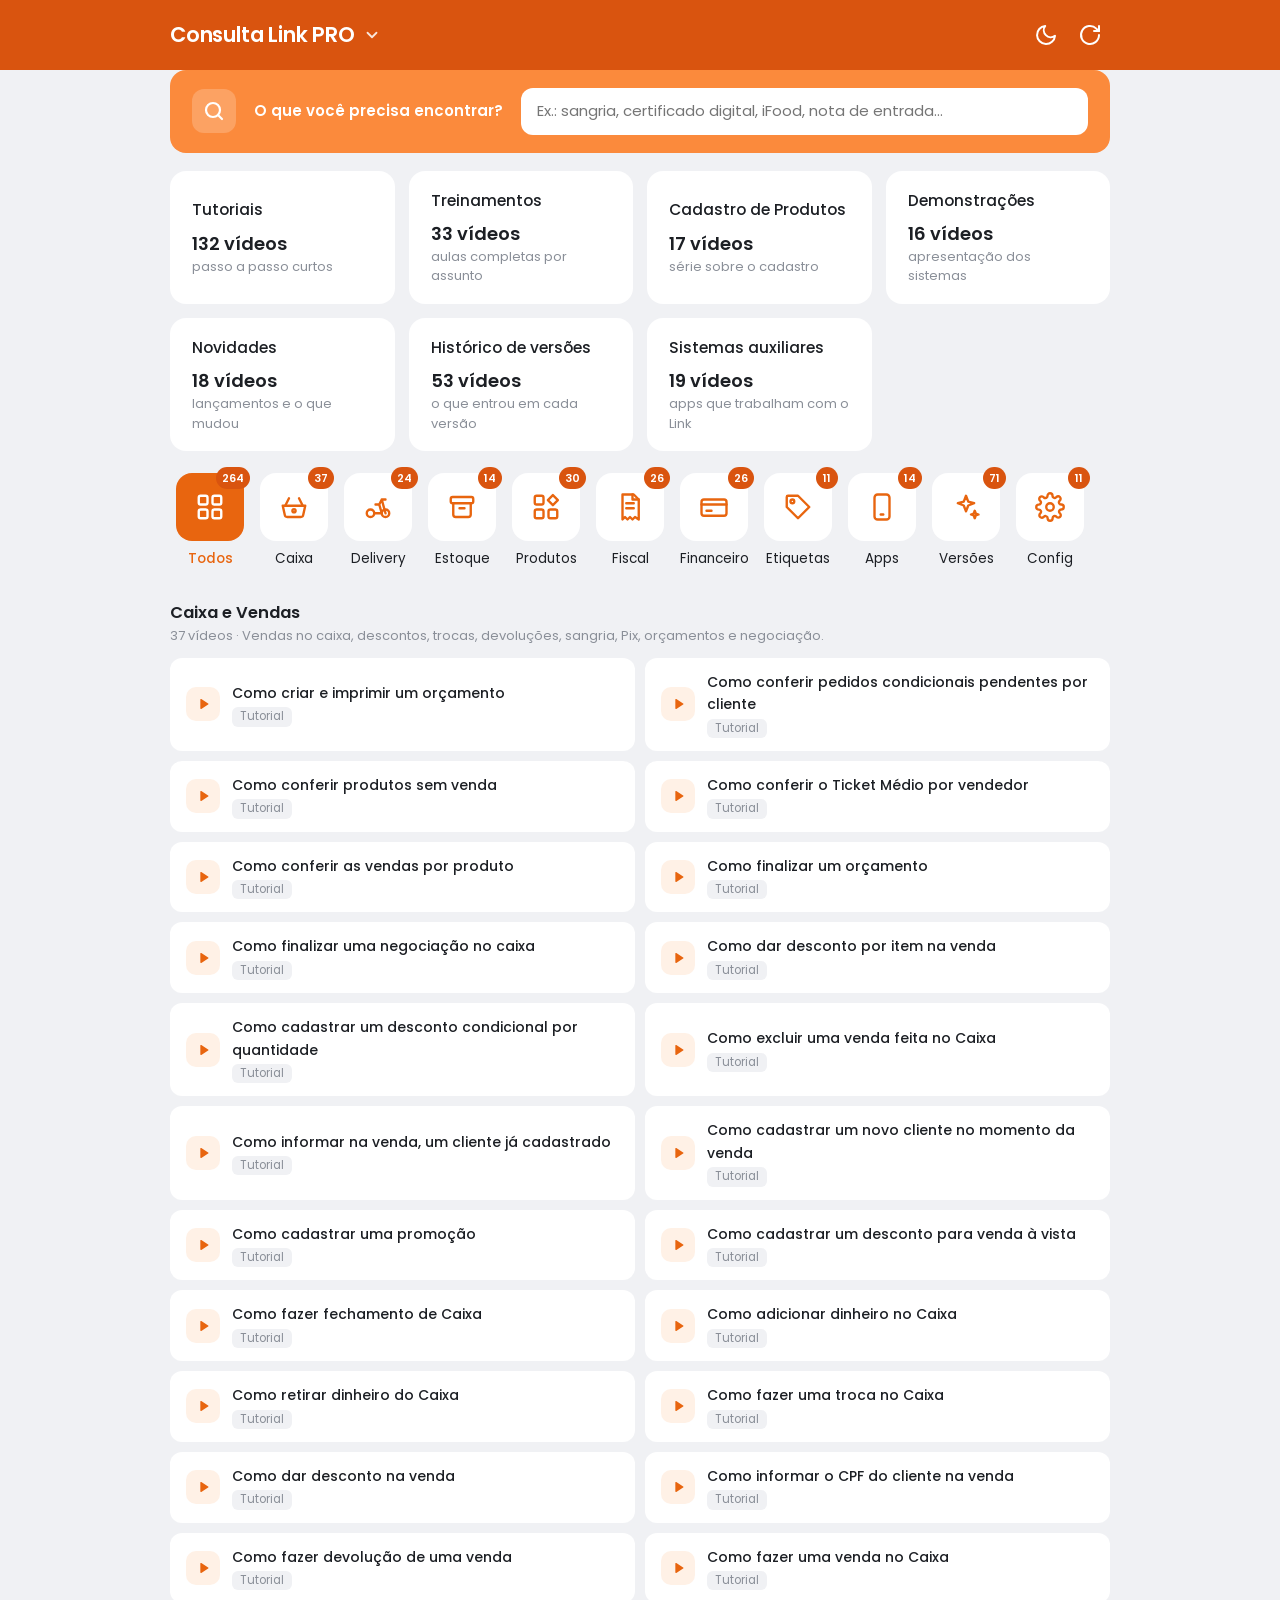
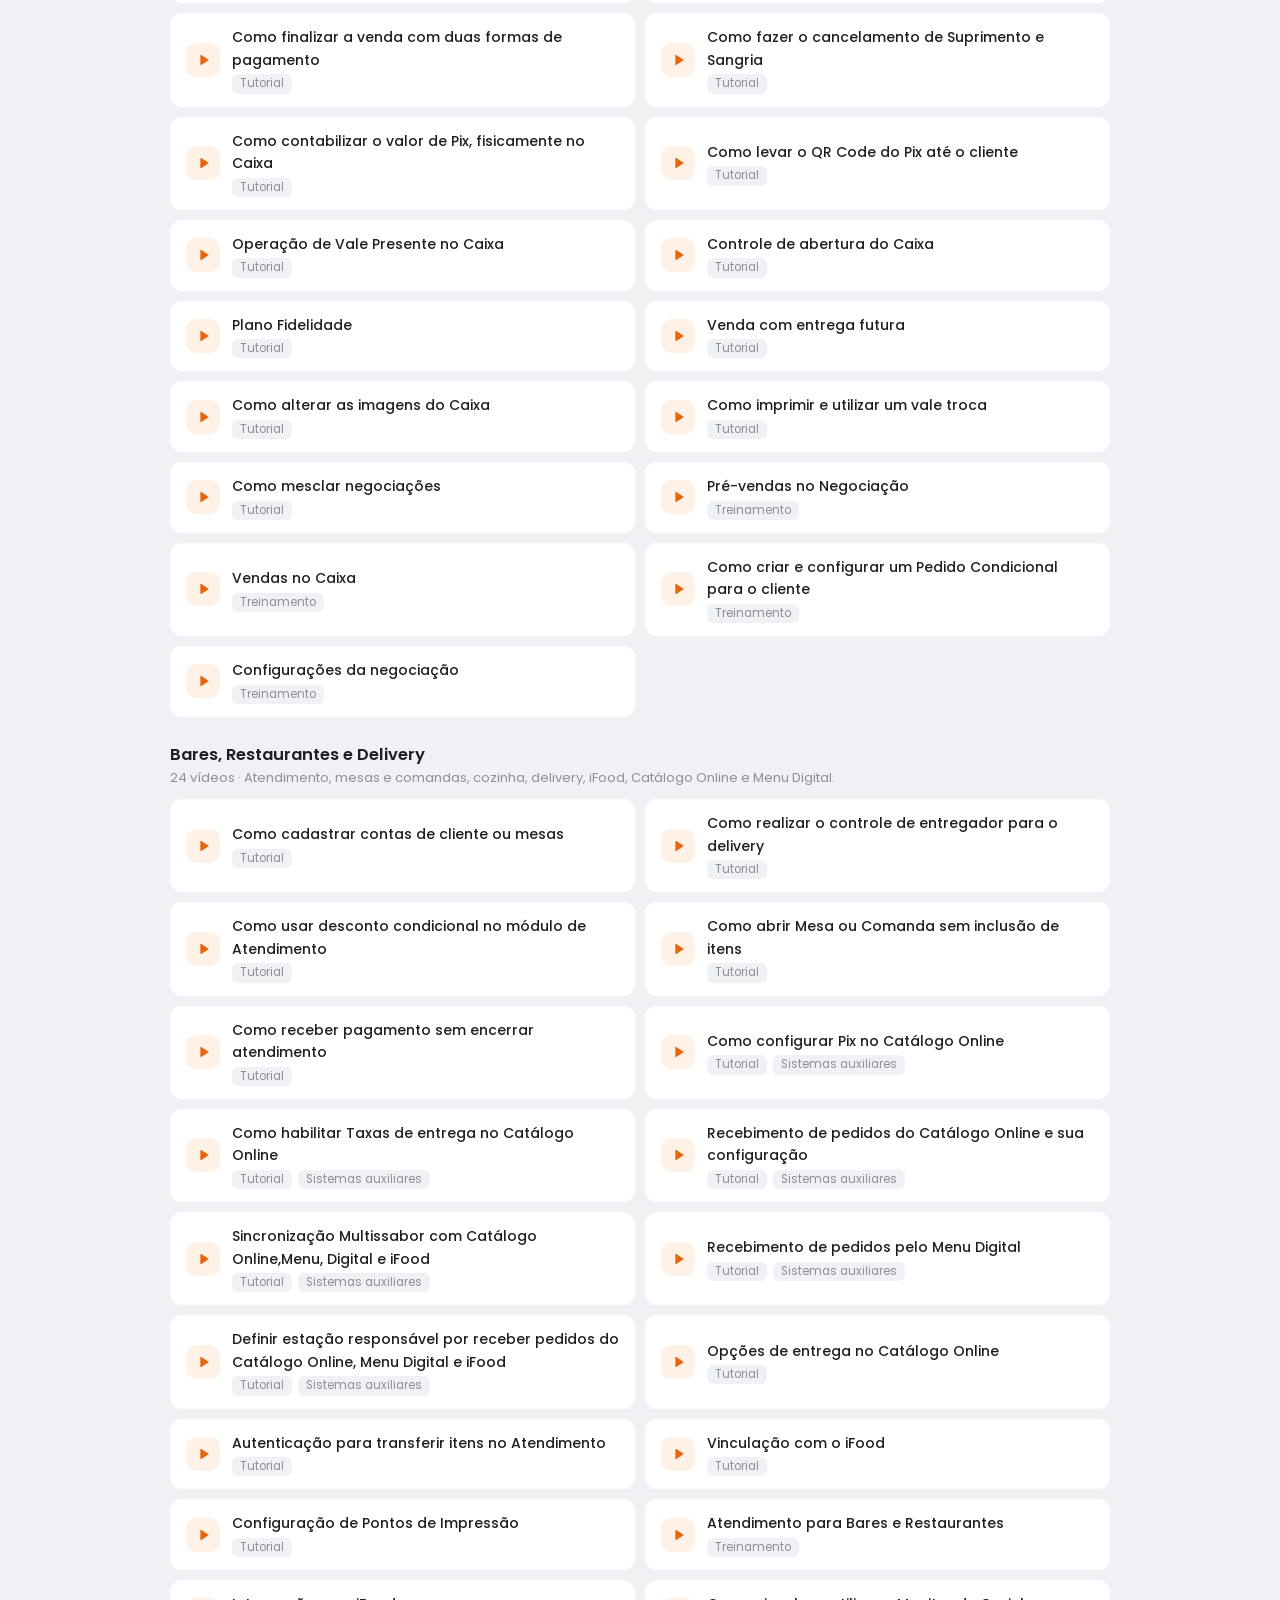
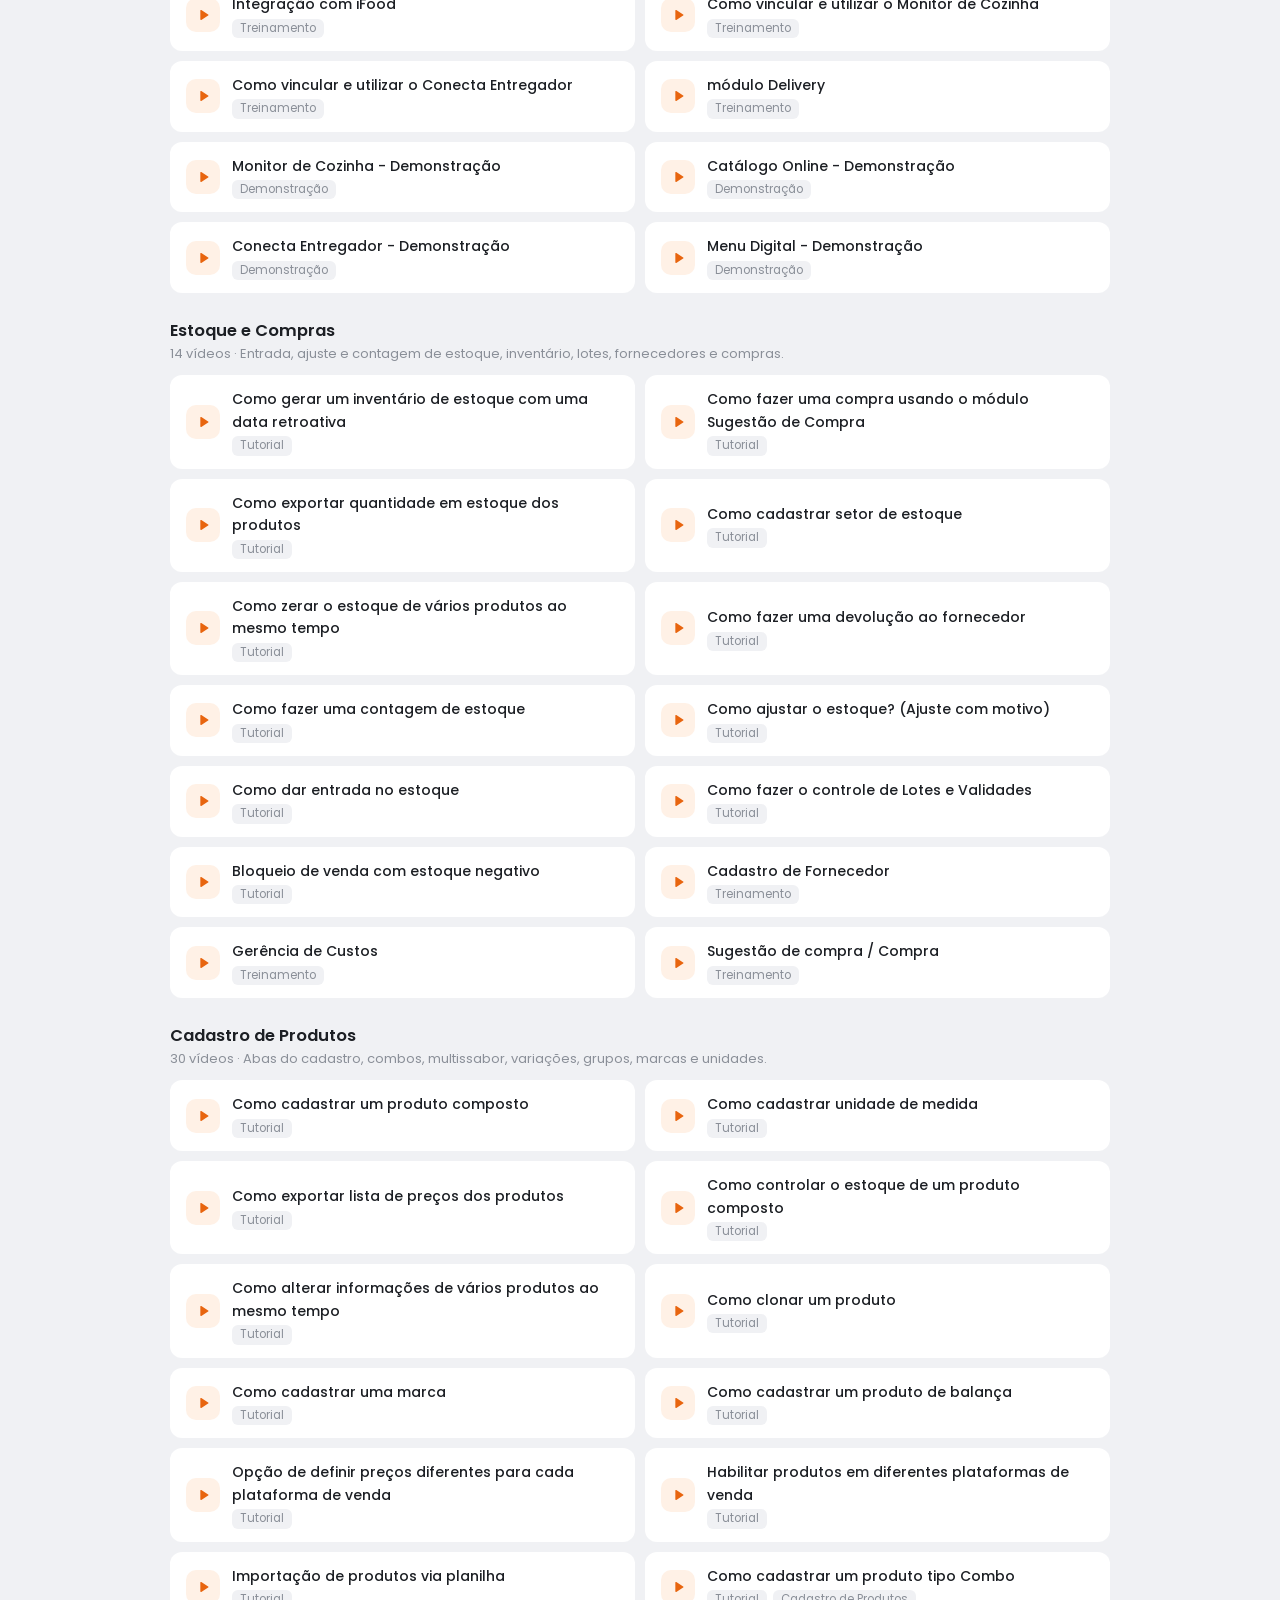
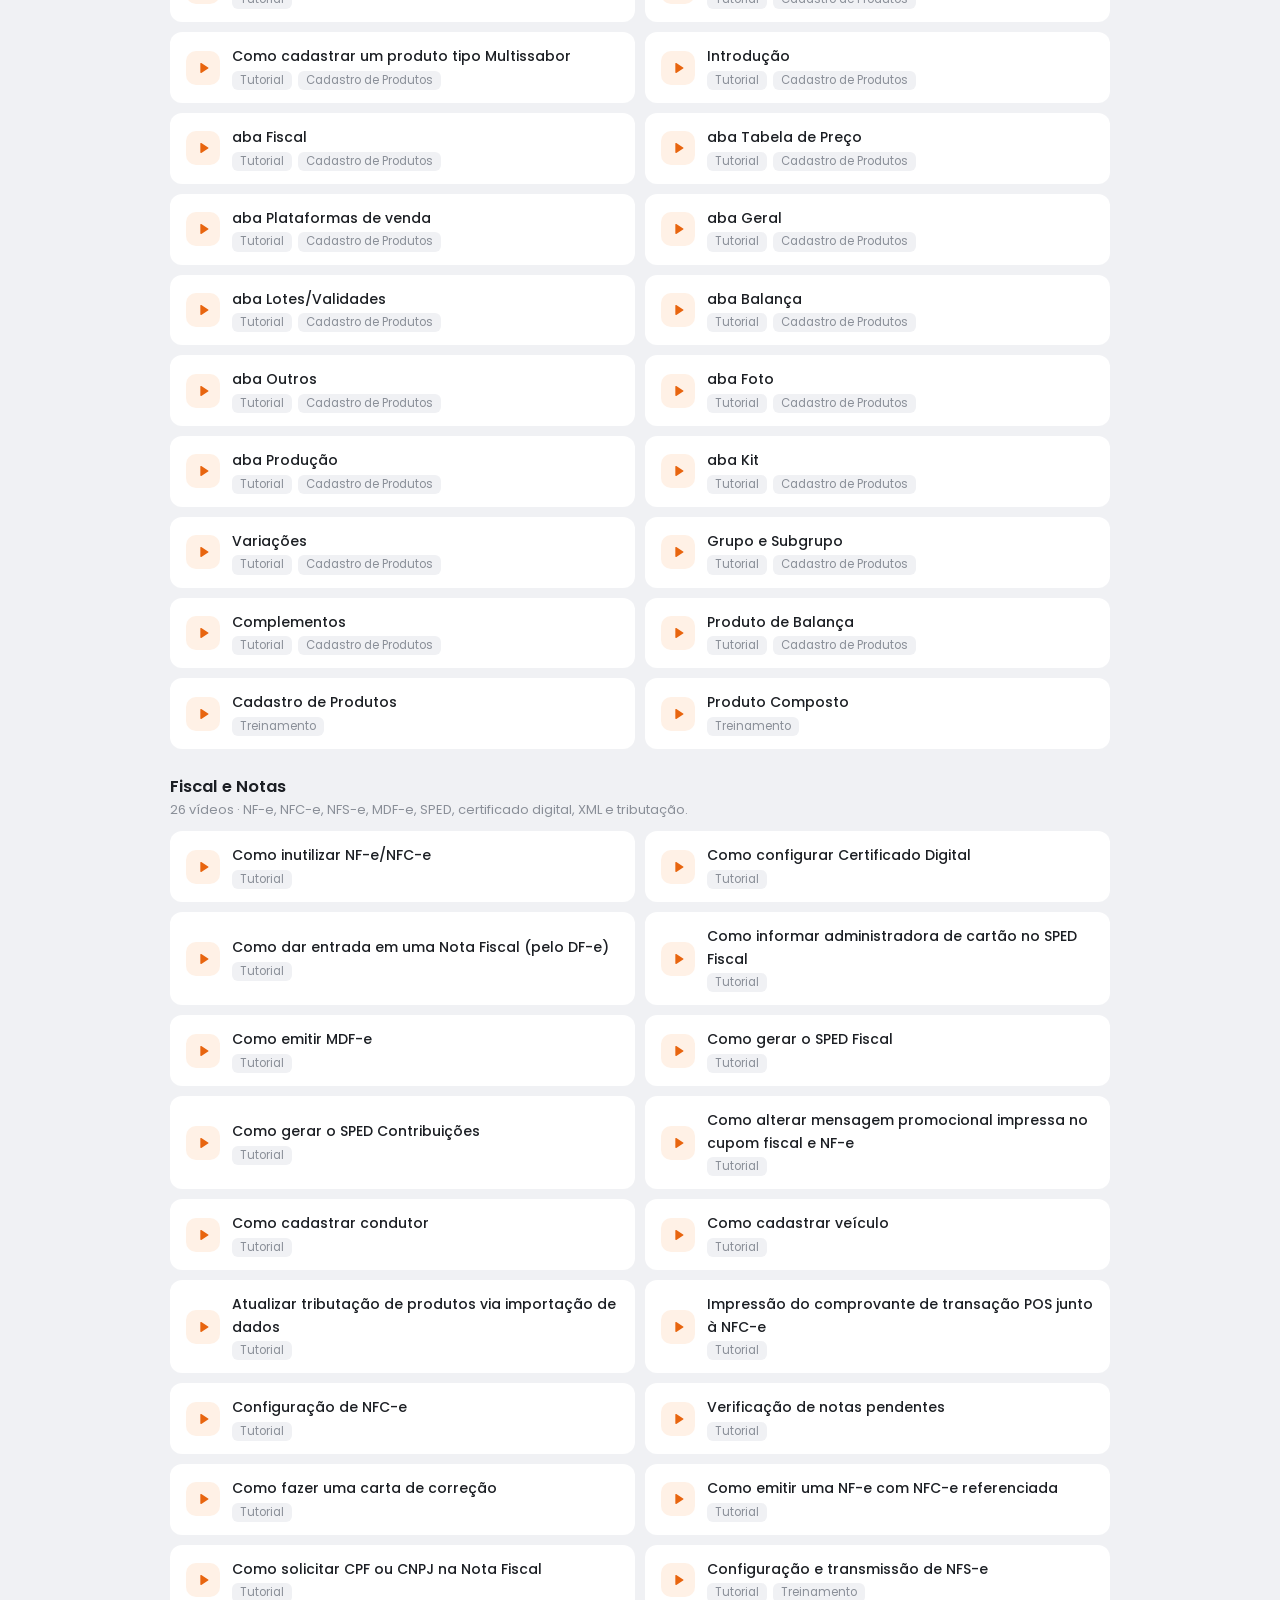
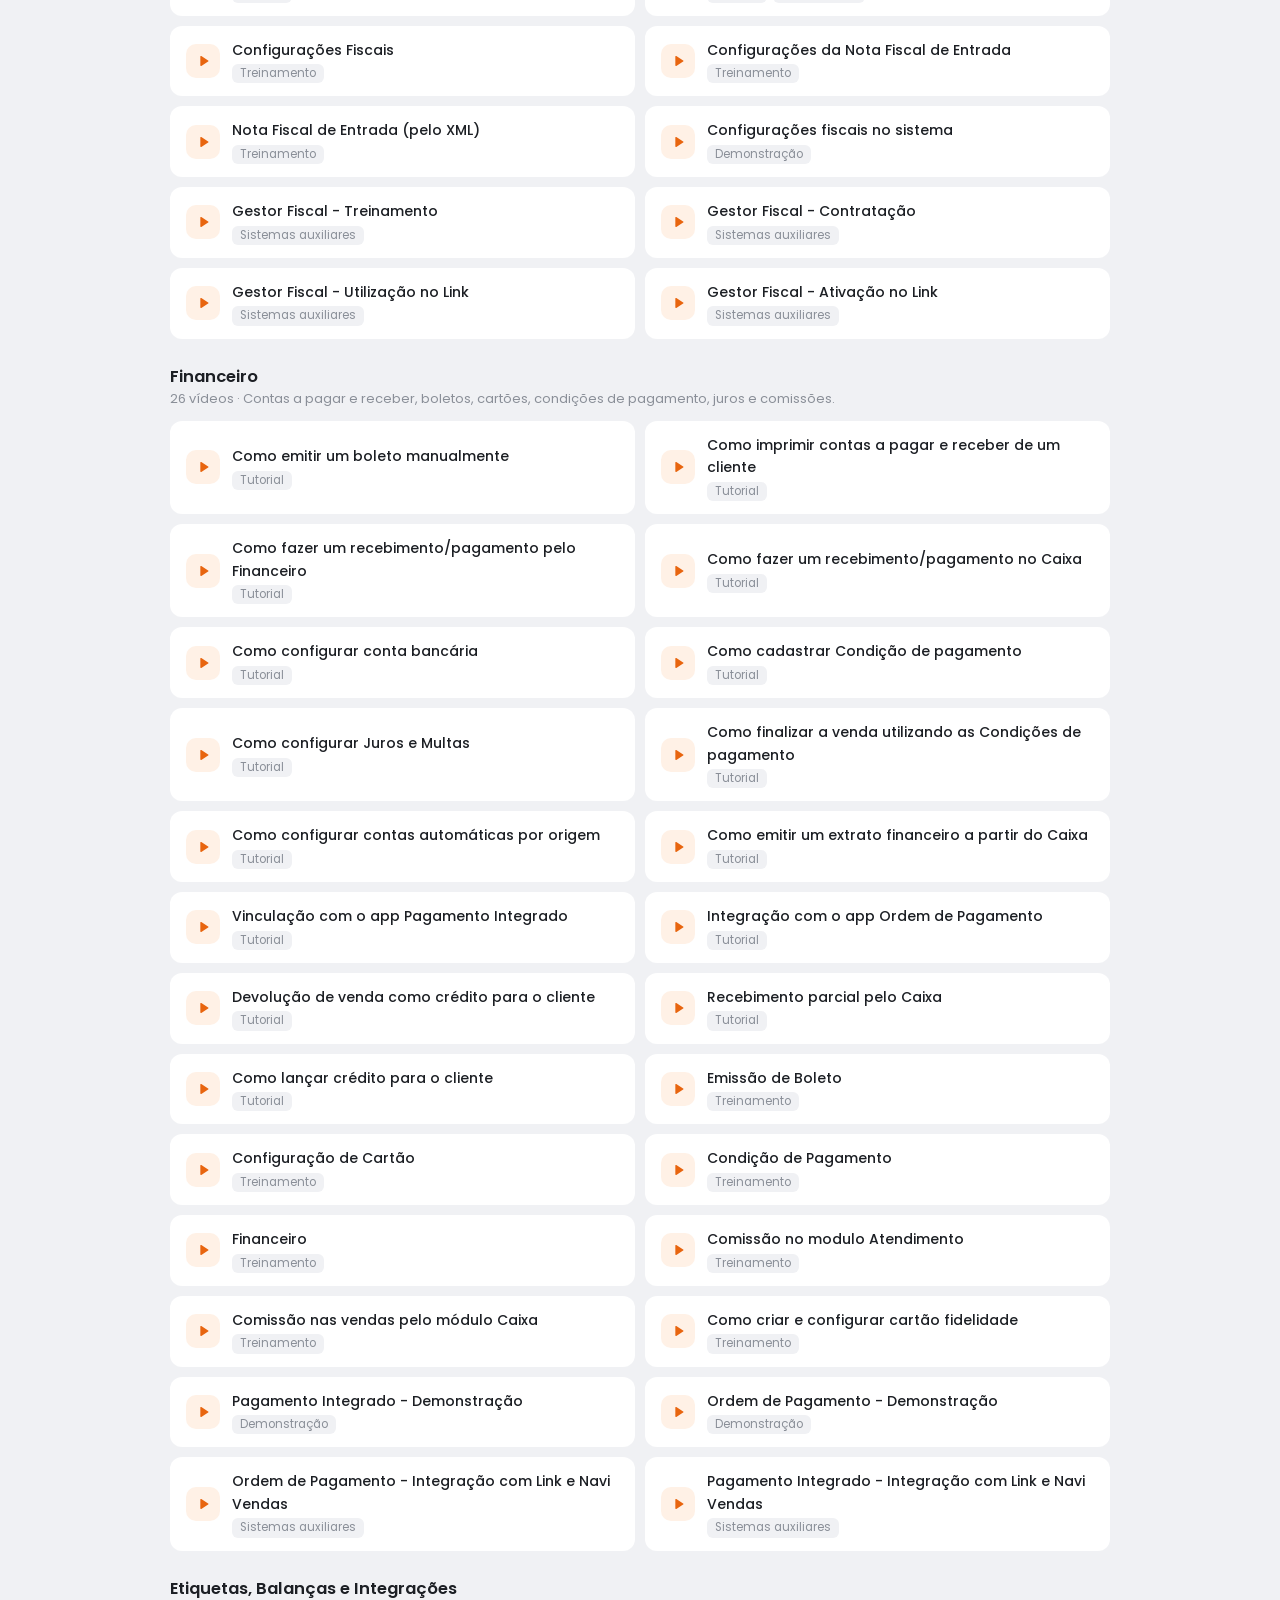
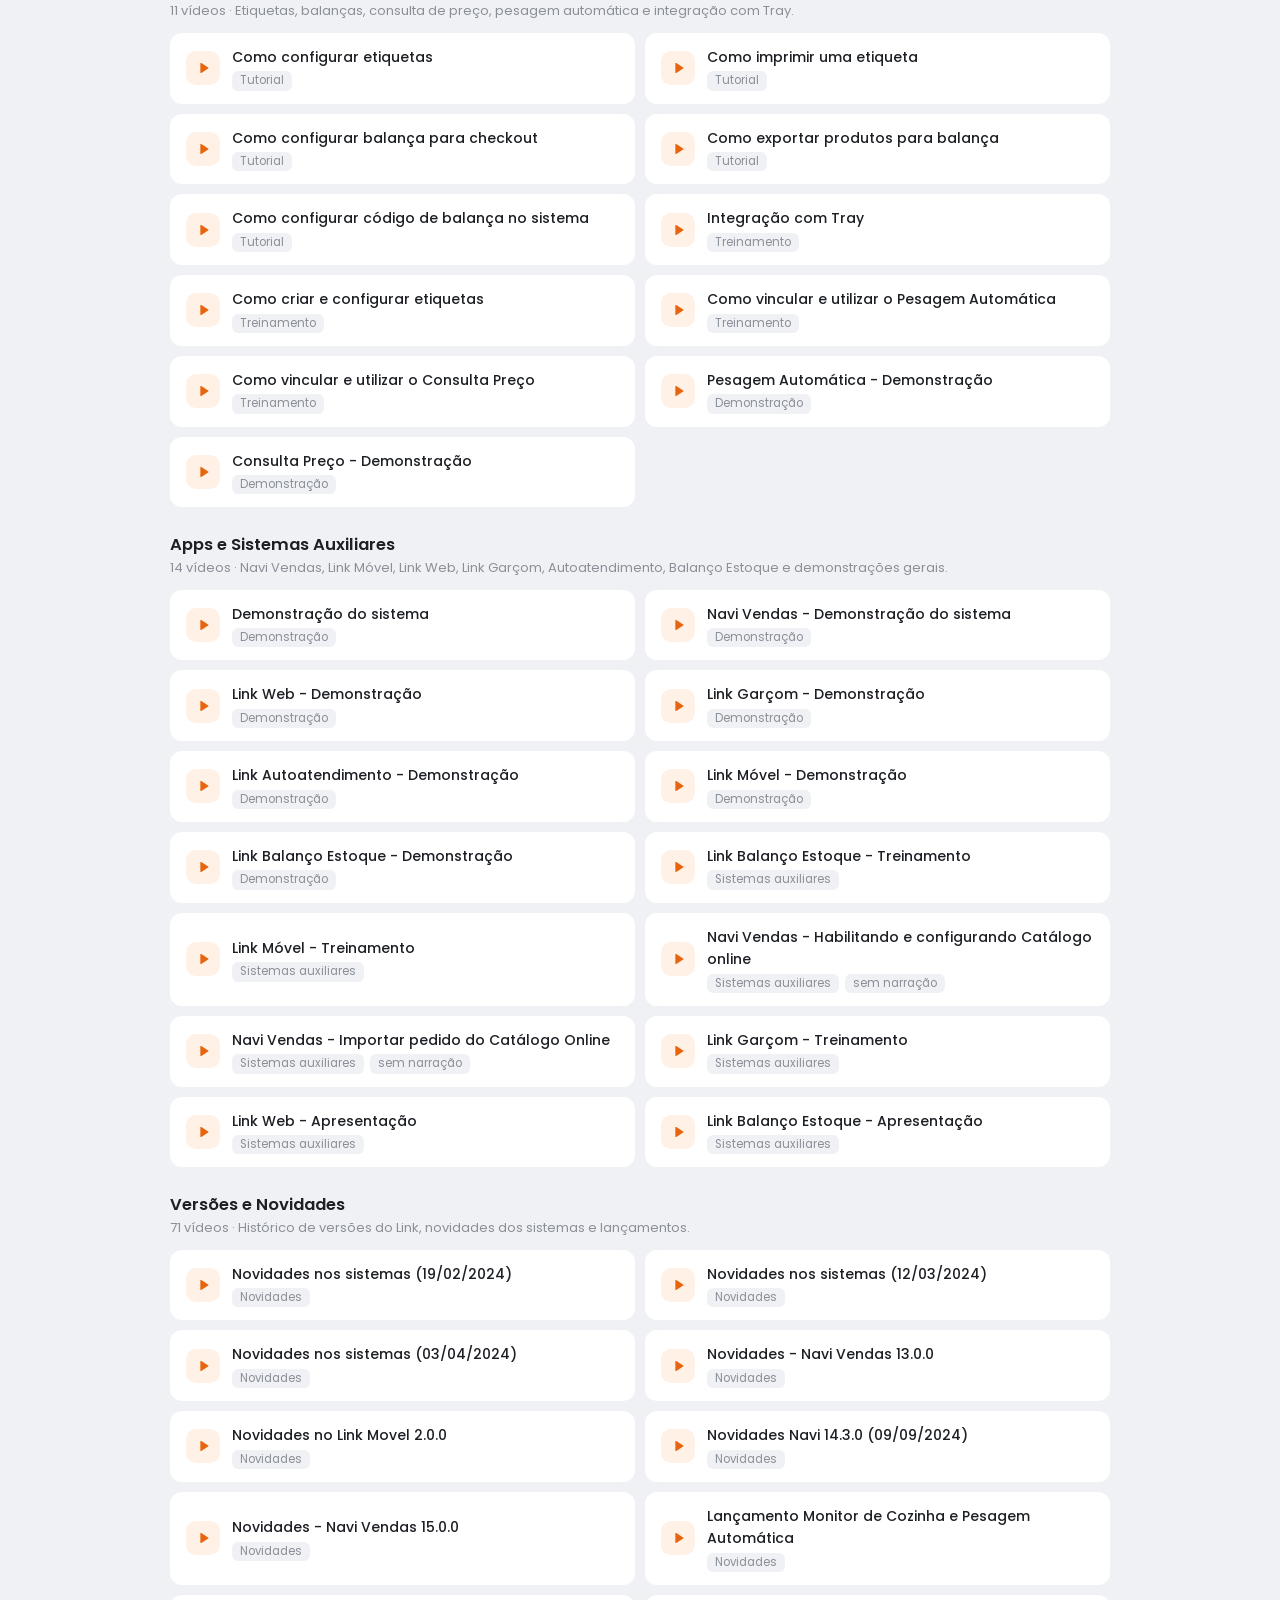
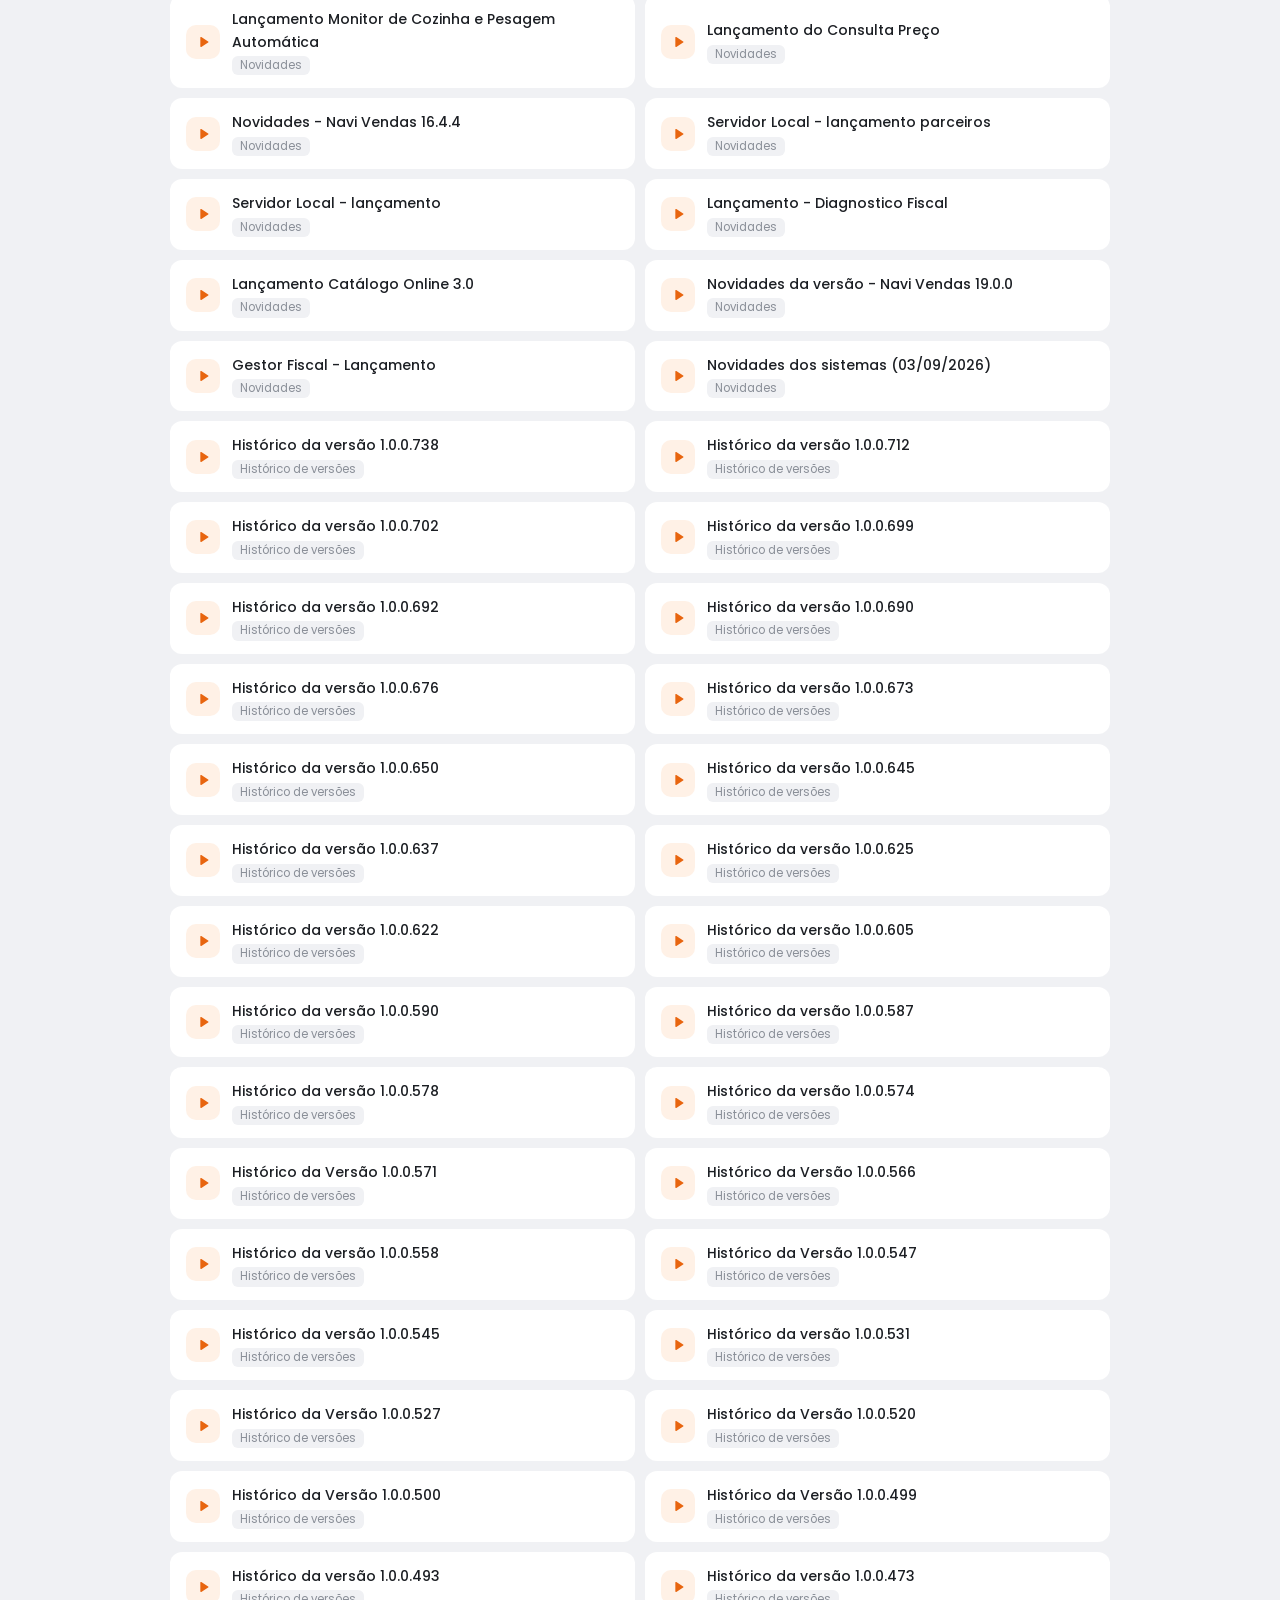
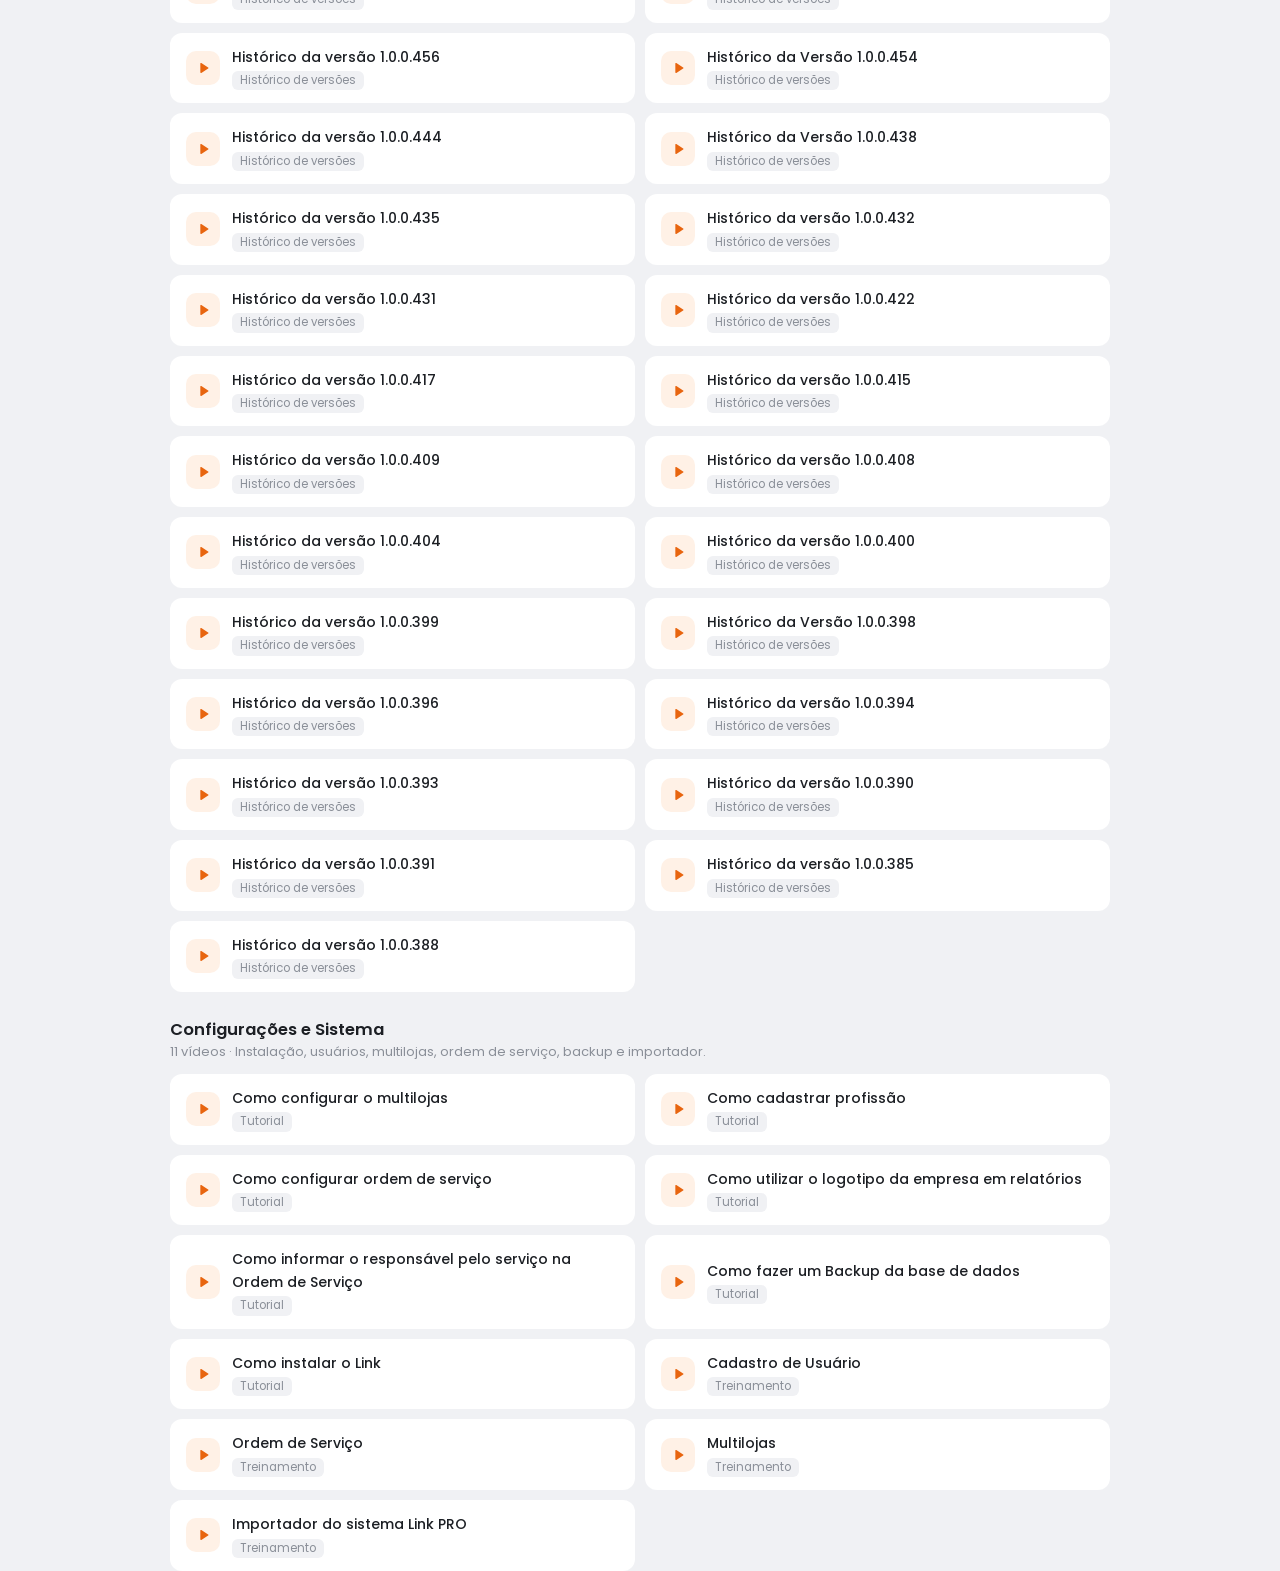
==== commit c3e7a55d: "Publicação marca app.js e estilo.css com versão para furar o cache Sem isso, depois de uma atualizaç" ====
--- a/docs/index.html
+++ b/docs/index.html
@@ -11,7 +11,7 @@
 <link rel="preconnect" href="https://fonts.googleapis.com">
 <link rel="preconnect" href="https://fonts.gstatic.com" crossorigin>
 <link href="https://fonts.googleapis.com/css2?family=Poppins:wght@400;500;600&display=swap" rel="stylesheet">
-<link rel="stylesheet" href="estilo.css">
+<link rel="stylesheet" href="estilo.css?v=79f7eaad">
 </head>
 <body>
 <div class="barra">
@@ -75,6 +75,6 @@
   </div>
 </dialog>
 
-<script src="app.js"></script>
+<script src="app.js?v=d421ecc0"></script>
 </body>
 </html>
